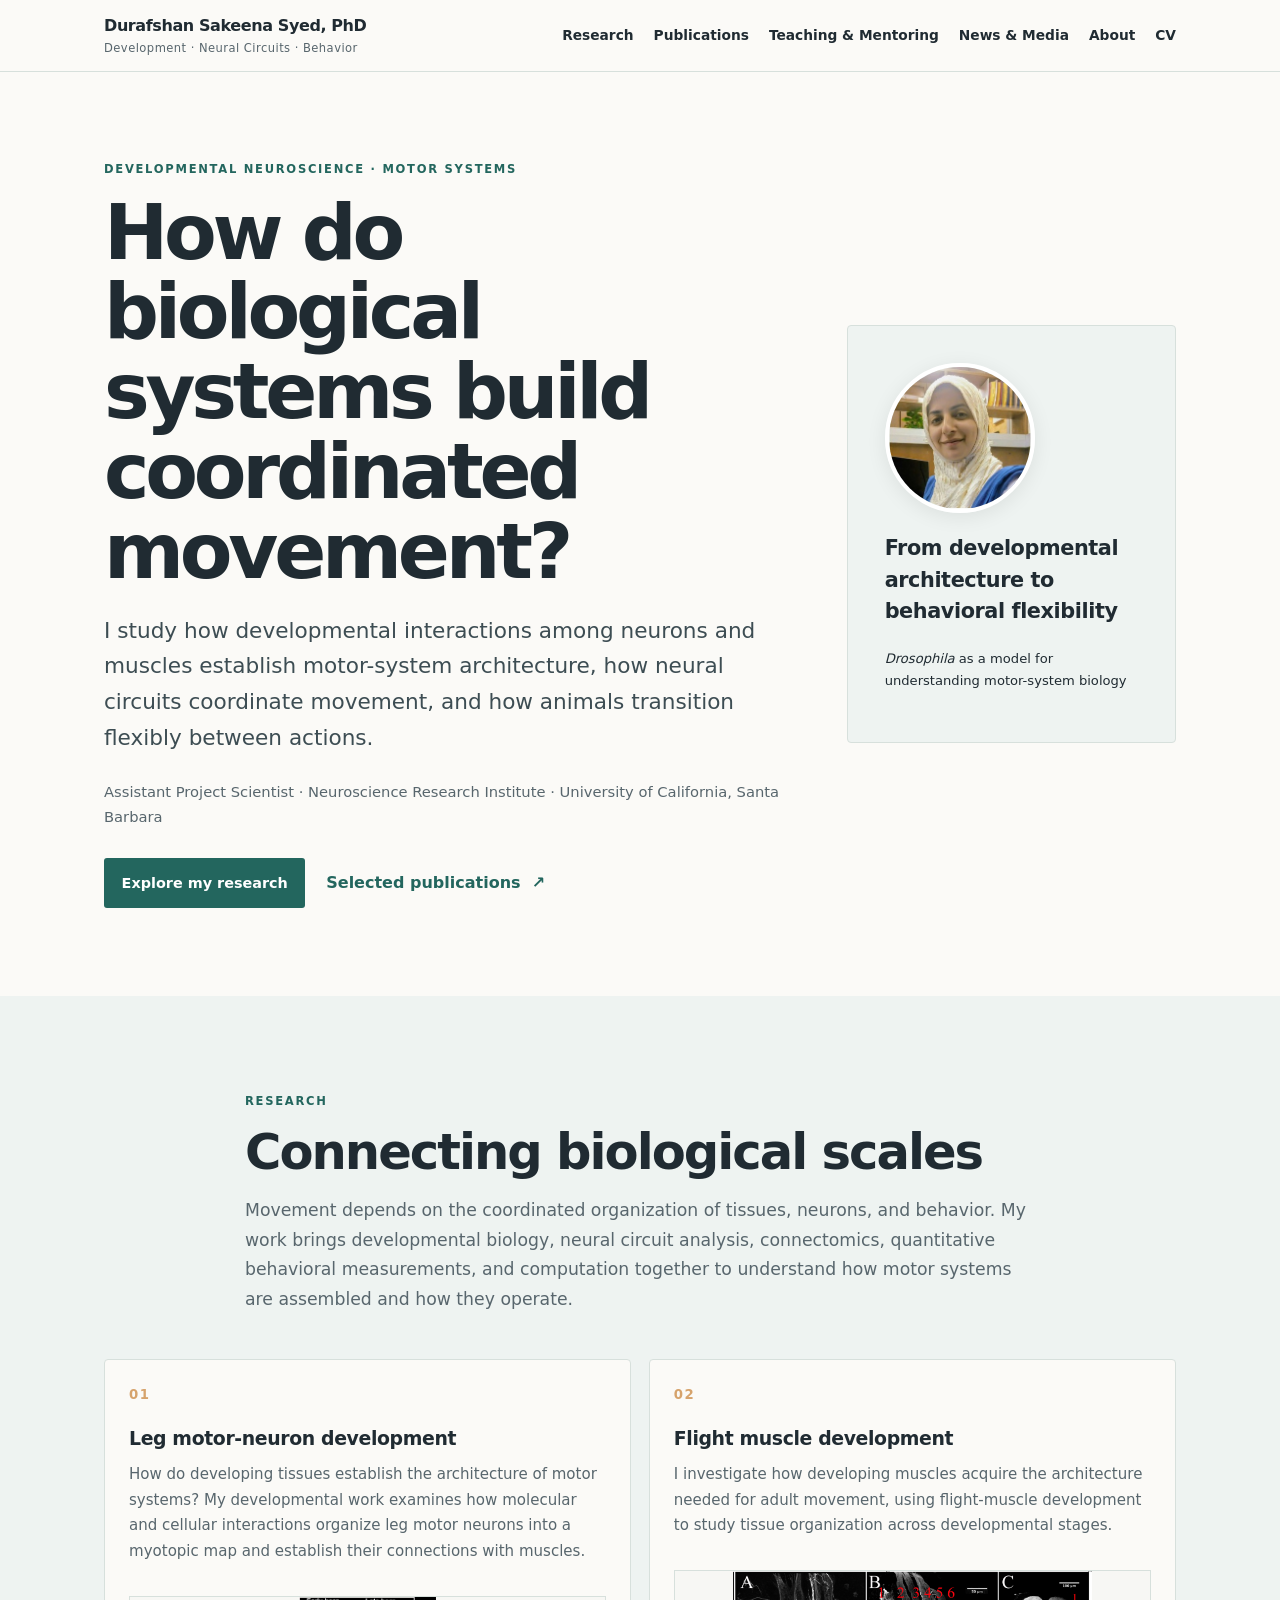
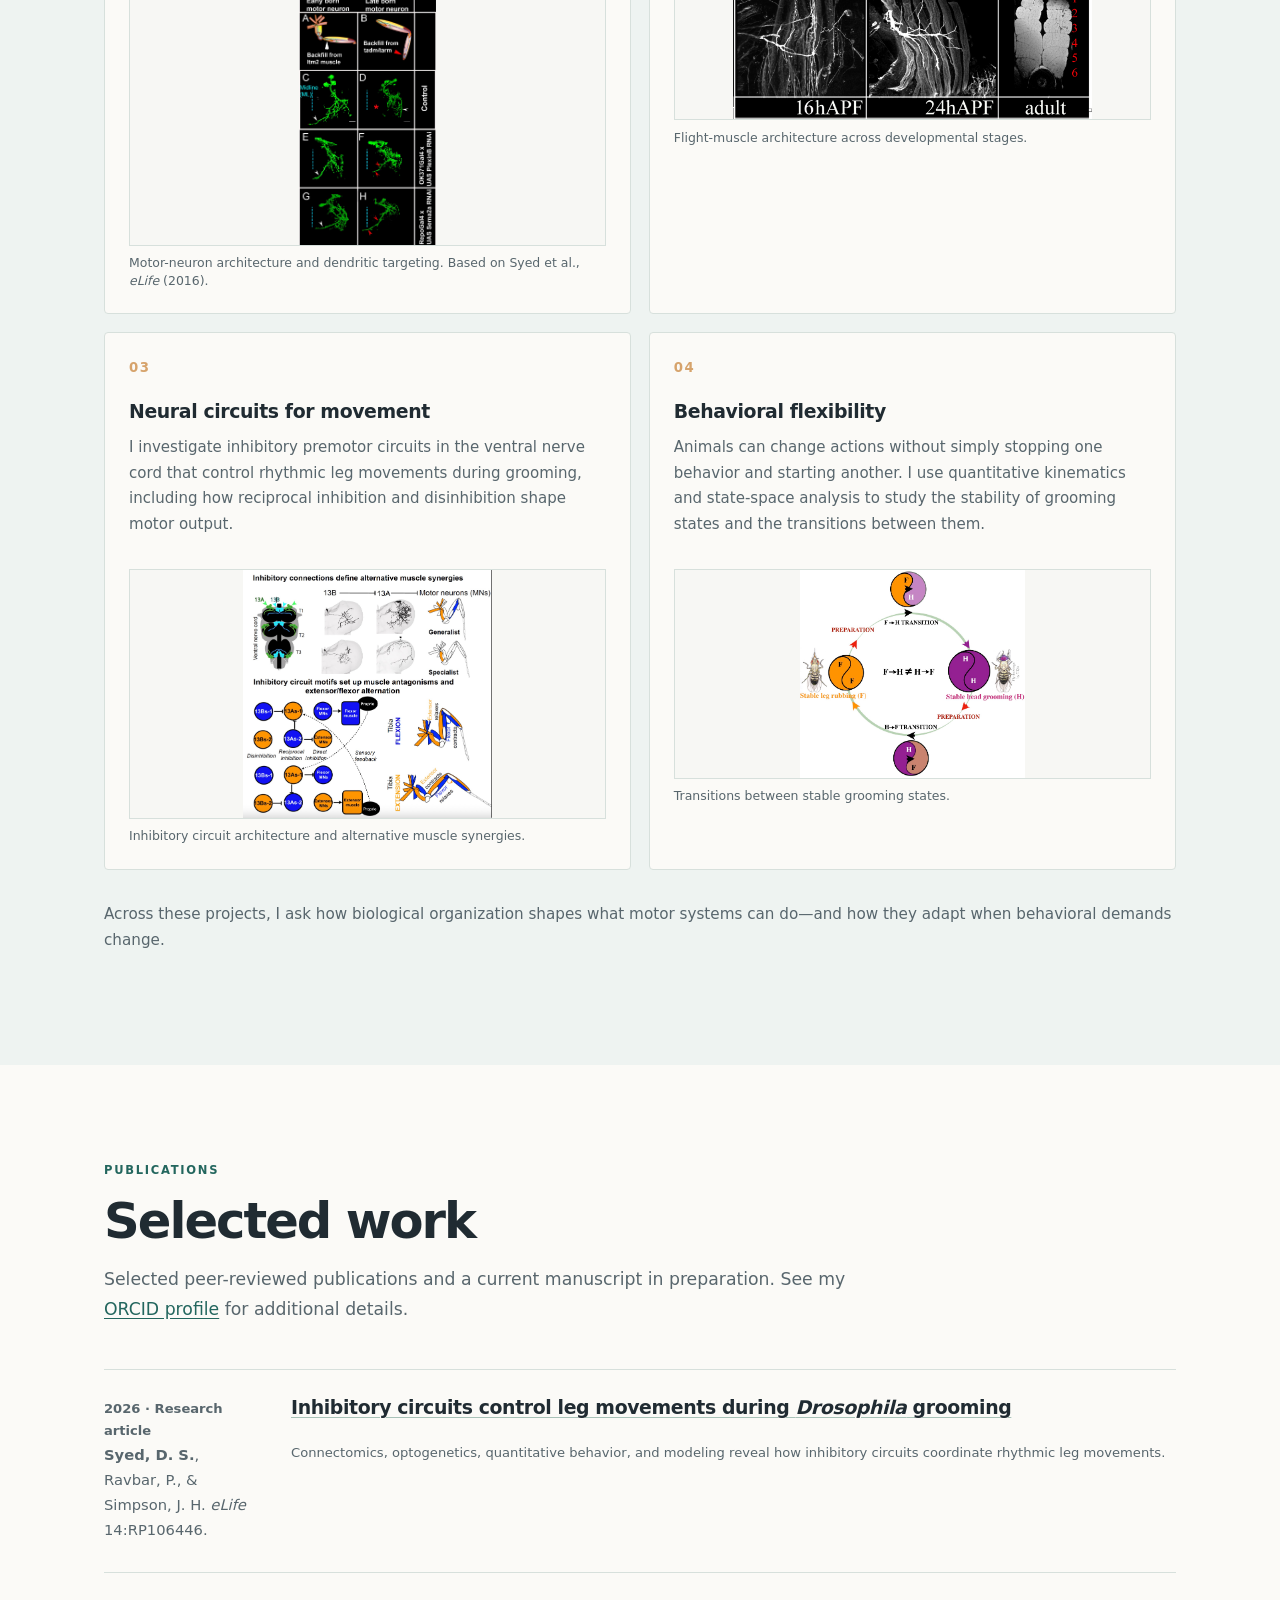
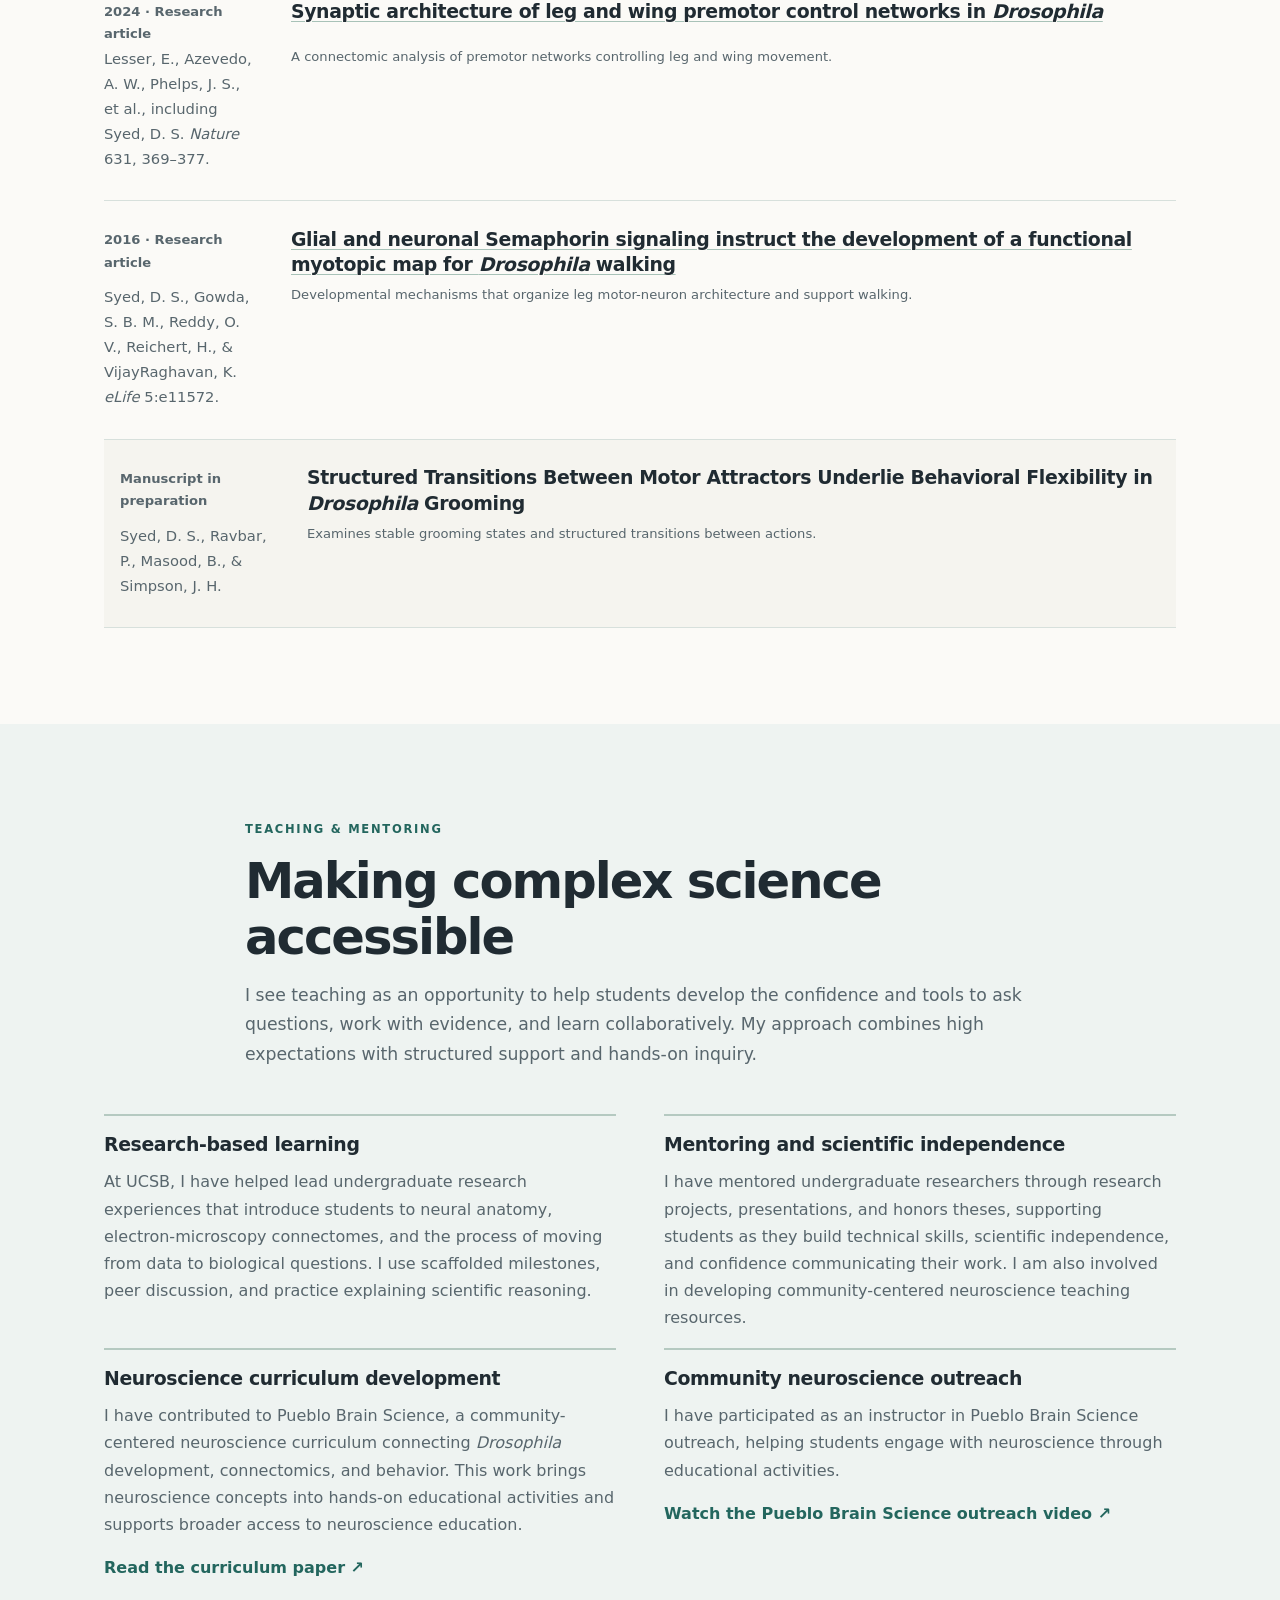
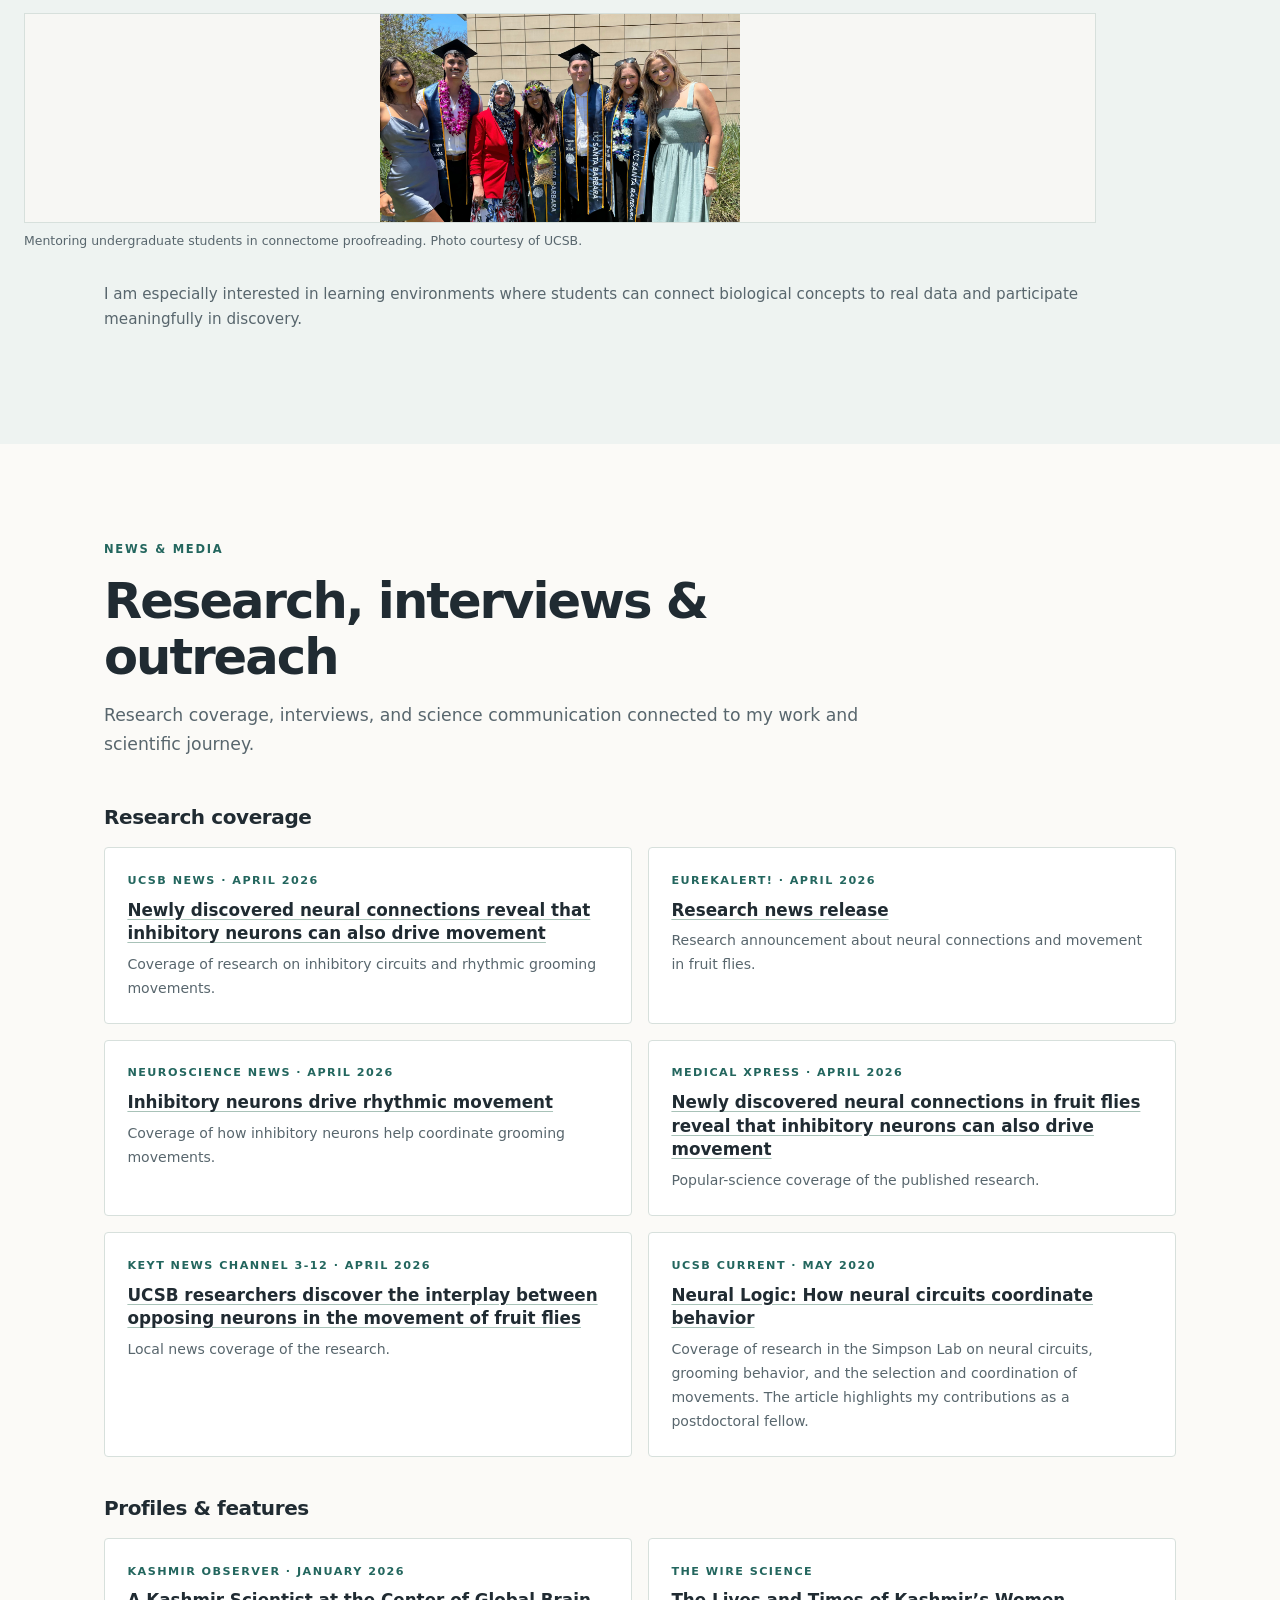
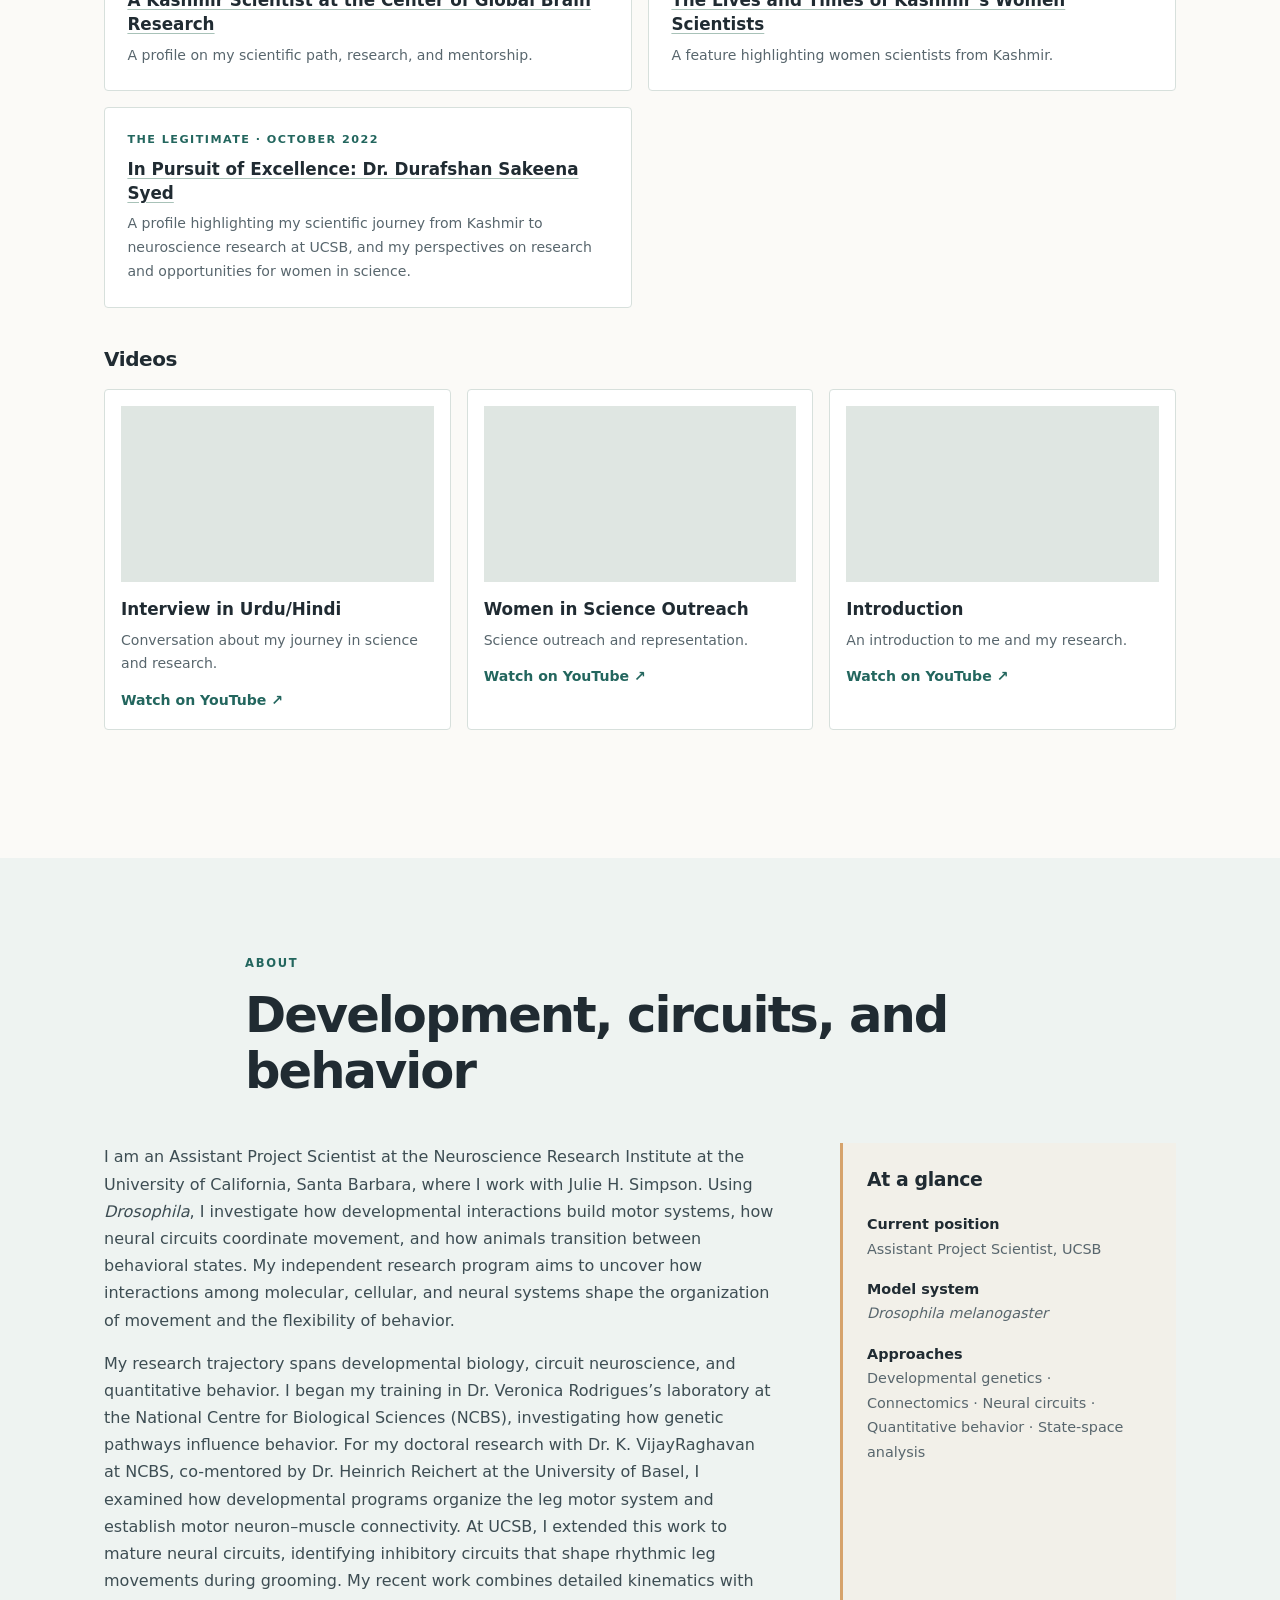
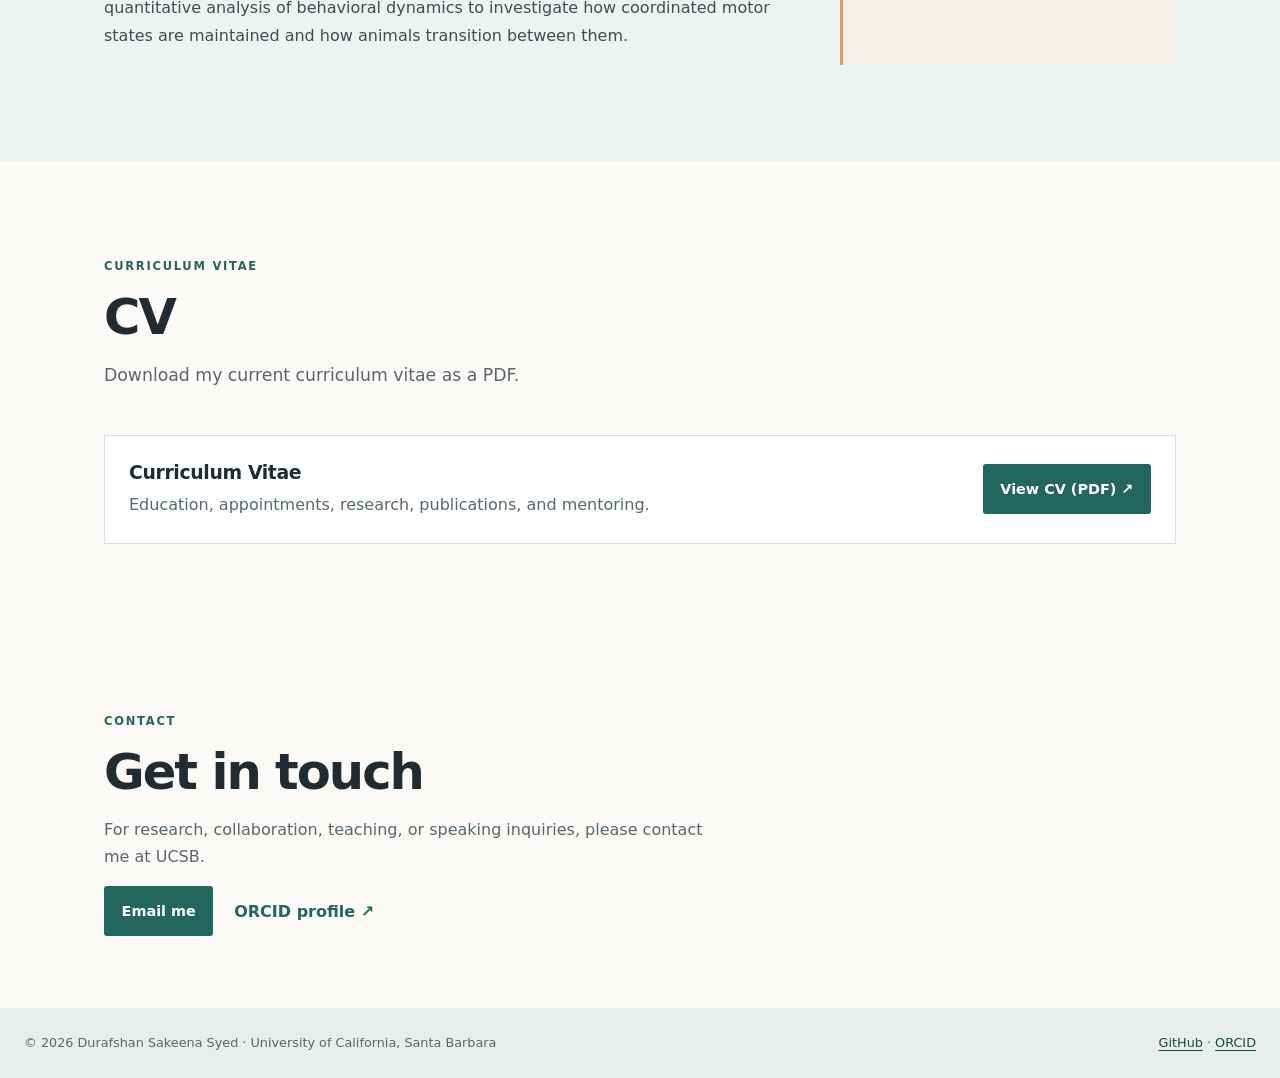
==== index.html @ 887b5046 "Update index.html" ====
<!doctype html>
<html lang="en">
<head>
  <meta charset="utf-8">
  <meta name="viewport" content="width=device-width, initial-scale=1">
  <meta name="description" content="Durafshan Sakeena Syed studies how developmental interactions, neural circuits, and muscles build motor systems that support coordinated and flexible behavior.">
  <meta name="theme-color" content="#f6f3ed">
  <title>Durafshan Sakeena Syed | Motor Systems, Circuits &amp; Behavior</title>
  <link rel="stylesheet" href="assets/style.css">
</head>
<body>
  <a class="skip-link" href="#main">Skip to content</a>
  <header class="site-header">
    <div class="header-inner">
      <a class="wordmark" href="#home">Durafshan Sakeena Syed, PhD<span>Development · Neural Circuits · Behavior</span></a>
      <button class="menu-toggle" aria-expanded="false" aria-controls="site-nav" aria-label="Toggle navigation">Menu</button>
      <nav id="site-nav" aria-label="Main navigation">
        <a href="#research">Research</a><a href="#publications">Publications</a><a href="#teaching">Teaching &amp; Mentoring</a><a href="#news">News &amp; Media</a><a href="#about">About</a><a href="#cv">CV</a>
      </nav>
    </div>
  </header>

  <main id="main">
    <section class="hero section" id="home">
      <div class="hero-copy">
        <p class="eyebrow">Developmental neuroscience · Motor systems</p>
        <h1>How do biological systems build coordinated movement?</h1>
        <p class="lead">I study how developmental interactions among neurons and muscles establish motor-system architecture, how neural circuits coordinate movement, and how animals transition flexibly between actions.</p>
        <p class="role">Assistant Project Scientist · Neuroscience Research Institute · University of California, Santa Barbara</p>
        <div class="hero-links"><a class="button" href="#research">Explore my research</a><a class="text-link" href="#publications">Selected publications&nbsp; ↗</a></div>
      </div>
      <aside class="hero-note">
        <img class="portrait" src="assets/images/portrait.jpg" alt="Portrait of Durafshan Sakeena Syed">
        <p class="hero-note-title">From developmental architecture to behavioral flexibility</p>
        <p class="small"><em>Drosophila</em> as a model for understanding motor-system biology</p>
      </aside>
    </section>

    <section class="section section-tint" id="research">
      <div class="section-heading"><p class="eyebrow">Research</p><h2>Connecting biological scales</h2><p class="section-intro">Movement depends on the coordinated organization of tissues, neurons, and behavior. My work brings developmental biology, neural circuit analysis, connectomics, quantitative behavioral measurements, and computation together to understand how motor systems are assembled and how they operate.</p></div>
      <div class="research-grid research-grid-four">
        <article class="research-card"><div class="card-number">01</div><h3>Leg motor-neuron development</h3><p>How do developing tissues establish the architecture of motor systems? My developmental work examines how molecular and cellular interactions organize leg motor neurons into a myotopic map and establish their connections with muscles.</p><figure class="research-figure"><img src="assets/images/leg-motor-neuron-development.jpg" alt="Published figure showing Drosophila leg motor-neuron morphology and dendritic targeting"><figcaption>Motor-neuron architecture and dendritic targeting. Based on Syed et al., <em>eLife</em> (2016).</figcaption></figure></article>
        <article class="research-card"><div class="card-number">02</div><h3>Flight muscle development</h3><p>I investigate how developing muscles acquire the architecture needed for adult movement, using flight-muscle development to study tissue organization across developmental stages.</p><figure class="research-figure"><img src="assets/images/flight-muscle-development.jpg" alt="Confocal images showing developing Drosophila flight muscle at 16 hours after puparium formation, 24 hours, and adulthood"><figcaption>Flight-muscle architecture across developmental stages.</figcaption></figure></article>
        <article class="research-card"><div class="card-number">03</div><h3>Neural circuits for movement</h3><p>I investigate inhibitory premotor circuits in the ventral nerve cord that control rhythmic leg movements during grooming, including how reciprocal inhibition and disinhibition shape motor output.</p><figure class="research-figure"><img src="assets/images/neural-circuit-architecture.jpg" alt="Diagram of inhibitory neural connections and muscle synergies in Drosophila grooming circuits"><figcaption>Inhibitory circuit architecture and alternative muscle synergies.</figcaption></figure></article>
        <article class="research-card"><div class="card-number">04</div><h3>Behavioral flexibility</h3><p>Animals can change actions without simply stopping one behavior and starting another. I use quantitative kinematics and state-space analysis to study the stability of grooming states and the transitions between them.</p><figure class="research-figure"><img src="assets/images/behavioral-flexibility.jpg" alt="Conceptual state-transition diagram between stable front-leg rubbing and head-grooming behaviors"><figcaption>Transitions between stable grooming states.</figcaption></figure></article>
      </div>
      <p class="note-line">Across these projects, I ask how biological organization shapes what motor systems can do—and how they adapt when behavioral demands change.</p>
    </section>

    <section class="section" id="publications">
      <div class="section-heading"><p class="eyebrow">Publications</p><h2>Selected work</h2><p class="section-intro">Selected peer-reviewed publications and a current manuscript in preparation. See my <a href="https://orcid.org/0000-0002-5729-0382" target="_blank" rel="noopener noreferrer">ORCID profile</a> for additional details.</p></div>
      <div class="publication-list">
        <article class="publication"><p class="pub-year">2026 · Research article</p><h3><a href="https://doi.org/10.7554/eLife.106446.4" target="_blank" rel="noopener noreferrer">Inhibitory circuits control leg movements during <em>Drosophila</em> grooming</a></h3><p><strong>Syed, D. S.</strong>, Ravbar, P., &amp; Simpson, J. H. <em>eLife</em> 14:RP106446.</p><p class="pub-note">Connectomics, optogenetics, quantitative behavior, and modeling reveal how inhibitory circuits coordinate rhythmic leg movements.</p></article>
        <article class="publication"><p class="pub-year">2024 · Research article</p><h3><a href="https://doi.org/10.1038/s41586-024-07600-z" target="_blank" rel="noopener noreferrer">Synaptic architecture of leg and wing premotor control networks in <em>Drosophila</em></a></h3><p>Lesser, E., Azevedo, A. W., Phelps, J. S., et al., including Syed, D. S. <em>Nature</em> 631, 369–377.</p><p class="pub-note">A connectomic analysis of premotor networks controlling leg and wing movement.</p></article>
        <article class="publication"><p class="pub-year">2016 · Research article</p><h3><a href="https://doi.org/10.7554/eLife.11572" target="_blank" rel="noopener noreferrer">Glial and neuronal Semaphorin signaling instruct the development of a functional myotopic map for <em>Drosophila</em> walking</a></h3><p>Syed, D. S., Gowda, S. B. M., Reddy, O. V., Reichert, H., &amp; VijayRaghavan, K. <em>eLife</em> 5:e11572.</p><p class="pub-note">Developmental mechanisms that organize leg motor-neuron architecture and support walking.</p></article>
        <article class="publication in-prep"><p class="pub-year">Manuscript in preparation</p><h3>Structured Transitions Between Motor Attractors Underlie Behavioral Flexibility in <em>Drosophila</em> Grooming</h3><p>Syed, D. S., Ravbar, P., Masood, B., &amp; Simpson, J. H.</p><p class="pub-note">Examines stable grooming states and structured transitions between actions.</p></article>
      </div>
    </section>

    
    <section class="section section-tint" id="teaching">
      <div class="section-heading">
        <p class="eyebrow">Teaching &amp; mentoring</p>
        <h2>Making complex science accessible</h2>
        <p class="section-intro">I see teaching as an opportunity to help students develop the confidence and tools to ask questions, work with evidence, and learn collaboratively. My approach combines high expectations with structured support and hands-on inquiry.</p>
      </div>
    
      <div class="two-column">
        <article>
          <h3>Research-based learning</h3>
          <p>At UCSB, I have helped lead undergraduate research experiences that introduce students to neural anatomy, electron-microscopy connectomes, and the process of moving from data to biological questions. I use scaffolded milestones, peer discussion, and practice explaining scientific reasoning.</p>
        </article>
    
        <article>
          <h3>Mentoring and scientific independence</h3>
          <p>I have mentored undergraduate researchers through research projects, presentations, and honors theses, supporting students as they build technical skills, scientific independence, and confidence communicating their work. I am also involved in developing community-centered neuroscience teaching resources.</p>
        </article>
      </div>
    
      <div class="two-column">
        <article class="curriculum-feature">
          <h3>Neuroscience curriculum development</h3>
          <p>I have contributed to Pueblo Brain Science, a community-centered neuroscience curriculum connecting <em>Drosophila</em> development, connectomics, and behavior. This work brings neuroscience concepts into hands-on educational activities and supports broader access to neuroscience education.</p>
          <p>
            <a class="text-link" href="https://www.pueblobrainscience.org/paper" target="_blank" rel="noopener noreferrer">Read the curriculum paper ↗</a>
          </p>
        </article>
    
        <article class="outreach-feature">
          <h3>Community neuroscience outreach</h3>
          <p>I have participated as an instructor in Pueblo Brain Science outreach, helping students engage with neuroscience through educational activities.</p>
          <p>
            <a class="text-link" href="https://www.youtube.com/watch?v=VRRkxSOZ8Pk" target="_blank" rel="noopener noreferrer">Watch the Pueblo Brain Science outreach video ↗</a>
          </p>
        </article>
      </div>
    
      <figure class="research-figure teaching-figure">
        <img src="assets/images/connectome-student-mentoring.jpg"
             alt="Durafshan Sakeena Syed in a red jacket with undergraduate students who participated in proofreading fruit fly connectome data">
        <figcaption>
          Mentoring undergraduate students in connectome proofreading.
          Photo courtesy of UCSB.
        </figcaption>
      </figure>
    
      <p class="note-line">I am especially interested in learning environments where students can connect biological concepts to real data and participate meaningfully in discovery.</p>
    </section>




    <section class="section" id="news">
      <div class="section-heading">
        <p class="eyebrow">News &amp; media</p>
        <h2>Research, interviews &amp; outreach</h2>
        <p class="section-intro">Research coverage, interviews, and science communication connected to my work and scientific journey.</p>
      </div>

      <h3 class="subsection-title">Research coverage</h3>
      <div class="media-grid">
        <article class="media-item">
          <p class="media-type">UCSB News · April 2026</p>
          <h4><a href="https://news.ucsb.edu/2026/022506/newly-discovered-neural-connections-reveal-inhibitory-neurons-can-also-drive-movement" target="_blank" rel="noopener noreferrer">Newly discovered neural connections reveal that inhibitory neurons can also drive movement</a></h4>
          <p>Coverage of research on inhibitory circuits and rhythmic grooming movements.</p>
        </article>

        <article class="media-item">
          <p class="media-type">EurekAlert! · April 2026</p>
          <h4><a href="https://www.eurekalert.org/news-releases/1124078" target="_blank" rel="noopener noreferrer">Research news release</a></h4>
          <p>Research announcement about neural connections and movement in fruit flies.</p>
        </article>

        <article class="media-item">
          <p class="media-type">Neuroscience News · April 2026</p>
          <h4><a href="https://neurosciencenews.com/inhibitory-neurons-rhythmic-movement-30524/" target="_blank" rel="noopener noreferrer">Inhibitory neurons drive rhythmic movement</a></h4>
          <p>Coverage of how inhibitory neurons help coordinate grooming movements.</p>
        </article>
    
        <article class="media-item">
          <p class="media-type">Medical Xpress · April 2026</p>
          <h4><a href="https://medicalxpress.com/news/2026-04-newly-neural-fruit-flies-reveal.html" target="_blank" rel="noopener noreferrer">Newly discovered neural connections in fruit flies reveal that inhibitory neurons can also drive movement</a></h4>
          <p>Popular-science coverage of the published research.</p>
        </article>
    
        <article class="media-item">
          <p class="media-type">KEYT News Channel 3-12 · April 2026</p>
          <h4><a href="https://keyt.com/news/santa-barbara-s-county/2026/04/14/ucsb-researchers-discover-the-interplay-between-opposing-neurons-in-the-movement-of-fruit-flies/" target="_blank" rel="noopener noreferrer">UCSB researchers discover the interplay between opposing neurons in the movement of fruit flies</a></h4>
          <p>Local news coverage of the research.</p>
        </article>
        
        <article class="media-item">
          <p class="media-type">UCSB Current · May 2020</p>
          <h4><a href="https://simpson.mcdb.ucsb.edu/news/2020/ucsb-current-neural-logic" target="_blank" rel="noopener noreferrer">Neural Logic: How neural circuits coordinate behavior</a></h4>
          <p>Coverage of research in the Simpson Lab on neural circuits, grooming behavior, and the selection and coordination of movements. The article highlights my contributions as a postdoctoral fellow.</p>
        </article>

      </div>

  <h3 class="subsection-title">Profiles &amp; features</h3>
  <div class="media-grid">
    <article class="media-item">
      <p class="media-type">Kashmir Observer · January 2026</p>
      <h4><a href="https://kashmirobserver.net/2026/01/10/a-kashmir-scientist-at-the-center-of-global-brain-research/" target="_blank" rel="noopener noreferrer">A Kashmir Scientist at the Center of Global Brain Research</a></h4>
      <p>A profile on my scientific path, research, and mentorship.</p>
    </article>

    <article class="media-item">
      <p class="media-type">The Wire Science</p>
      <h4><a href="https://science.thewire.in/science/lives-times-kashmirs-women-scientists/" target="_blank" rel="noopener noreferrer">The Lives and Times of Kashmir’s Women Scientists</a></h4>
      <p>A feature highlighting women scientists from Kashmir.</p>
    </article>

    <article class="media-item">
      <p class="media-type">The Legitimate · October 2022</p>
      <h4><a href="https://thelegitimatenews.com/in-pursuit-of-excellence-dr-durafshan-sakeena-syed-has-carved-a-niche-in-neurosciences/" target="_blank" rel="noopener noreferrer">In Pursuit of Excellence: Dr. Durafshan Sakeena Syed</a></h4>
      <p>A profile highlighting my scientific journey from Kashmir to neuroscience research at UCSB, and my perspectives on research and opportunities for women in science.</p>
    </article>

  </div>

  <h3 class="subsection-title">Videos</h3>
  <div class="video-grid">
    <article class="video-card">
      <div class="video-frame">
        <iframe src="https://www.youtube-nocookie.com/embed/aff2J1Et_i4?start=352" title="Urdu and Hindi interview with Durafshan Sakeena Syed" loading="lazy" allow="accelerometer; autoplay; clipboard-write; encrypted-media; gyroscope; picture-in-picture; web-share" referrerpolicy="strict-origin-when-cross-origin" allowfullscreen></iframe>
      </div>
      <h4>Interview in Urdu/Hindi</h4>
      <p>Conversation about my journey in science and research.</p>
      <a class="text-link" href="https://www.youtube.com/watch?v=aff2J1Et_i4&amp;t=352s" target="_blank" rel="noopener noreferrer">Watch on YouTube ↗</a>
    </article>

    <article class="video-card">
      <div class="video-frame">
        <iframe src="https://www.youtube-nocookie.com/embed/eFZ8hAZHK9U" title="Women in Science outreach video" loading="lazy" allow="accelerometer; autoplay; clipboard-write; encrypted-media; gyroscope; picture-in-picture; web-share" referrerpolicy="strict-origin-when-cross-origin" allowfullscreen></iframe>
      </div>
      <h4>Women in Science Outreach</h4>
      <p>Science outreach and representation.</p>
      <a class="text-link" href="https://youtu.be/eFZ8hAZHK9U?si=JhXFAYdNqqaCzptQ" target="_blank" rel="noopener noreferrer">Watch on YouTube ↗</a>
    </article>

    <article class="video-card">
      <div class="video-frame">
        <iframe src="https://www.youtube-nocookie.com/embed/V5svm19l1yQ" title="Introduction to Durafshan Sakeena Syed" loading="lazy" allow="accelerometer; autoplay; clipboard-write; encrypted-media; gyroscope; picture-in-picture; web-share" referrerpolicy="strict-origin-when-cross-origin" allowfullscreen></iframe>
      </div>
      <h4>Introduction</h4>
      <p>An introduction to me and my research.</p>
      <a class="text-link" href="https://www.youtube.com/watch?v=V5svm19l1yQ" target="_blank" rel="noopener noreferrer">Watch on YouTube ↗</a>
    </article>
  </div>
</section>

    <section class="section section-tint" id="about">
      <div class="section-heading"><p class="eyebrow">About</p><h2>Development, circuits, and behavior</h2></div>
      <div class="about-layout"><div><p>I am an Assistant Project Scientist at the Neuroscience Research Institute at the University of California, Santa Barbara, where I work with Julie H. Simpson. Using <em>Drosophila</em>, I investigate how developmental interactions build motor systems, how neural circuits coordinate movement, and how animals transition between behavioral states. My independent research program aims to uncover how interactions among molecular, cellular, and neural systems shape the organization of movement and the flexibility of behavior.</p><p>My research trajectory spans developmental biology, circuit neuroscience, and quantitative behavior. I began my training in Dr. Veronica Rodrigues’s laboratory at the National Centre for Biological Sciences (NCBS), investigating how genetic pathways influence behavior. For my doctoral research with Dr. K. VijayRaghavan at NCBS, co-mentored by Dr. Heinrich Reichert at the University of Basel, I examined how developmental programs organize the leg motor system and establish motor neuron–muscle connectivity. At UCSB, I extended this work to mature neural circuits, identifying inhibitory circuits that shape rhythmic leg movements during grooming. My recent work combines detailed kinematics with quantitative analysis of behavioral dynamics to investigate how coordinated motor states are maintained and how animals transition between them.</p></div><aside class="about-facts"><h3>At a glance</h3><p><strong>Current position</strong><br>Assistant Project Scientist, UCSB</p><p><strong>Model system</strong><br><em>Drosophila melanogaster</em></p><p><strong>Approaches</strong><br>Developmental genetics · Connectomics · Neural circuits · Quantitative behavior · State-space analysis</p></aside></div>
    </section>

    <section class="section" id="cv"><div class="section-heading"><p class="eyebrow">Curriculum vitae</p><h2>CV</h2><p class="section-intro">Download my current curriculum vitae as a PDF.</p></div><div class="cv-card"><div><h3>Curriculum Vitae</h3><p>Education, appointments, research, publications, and mentoring.</p></div><a class="button" href="cv.pdf" target="_blank" rel="noopener">View CV (PDF) ↗</a></div></section>

    <section class="section contact-section" id="contact"><p class="eyebrow">Contact</p><h2>Get in touch</h2><p>For research, collaboration, teaching, or speaking inquiries, please contact me at UCSB.</p><div class="contact-links"><a class="button" href="mailto:dsyed@ucsb.edu">Email me</a><a class="text-link" href="https://orcid.org/0000-0002-5729-0382" target="_blank" rel="noopener noreferrer">ORCID profile ↗</a></div></section>
  </main>
  <footer class="site-footer"><p>© <span id="year">2026</span> Durafshan Sakeena Syed · University of California, Santa Barbara</p><p><a href="https://github.com/SyedDurafshan" target="_blank" rel="noopener noreferrer">GitHub</a> · <a href="https://orcid.org/0000-0002-5729-0382" target="_blank" rel="noopener noreferrer">ORCID</a></p></footer>
  <script>
    const toggle = document.querySelector('.menu-toggle');
    const nav = document.querySelector('#site-nav');
    toggle.addEventListener('click', () => { const open = toggle.getAttribute('aria-expanded') === 'true'; toggle.setAttribute('aria-expanded', String(!open)); nav.classList.toggle('is-open', !open); });
    nav.querySelectorAll('a').forEach(link => link.addEventListener('click', () => { toggle.setAttribute('aria-expanded', 'false'); nav.classList.remove('is-open'); }));
  </script>
</body>
</html>
---- assets/style.css ----
:root {
  --ink: #202b32;
  --muted: #58666d;
  --paper: #fbfaf7;
  --tint: #eef3f1;
  --line: #d7e0dc;
  --accent: #23665e;
  --accent-dark: #184a45;
  --warm: #d6a36c;
  --max: 1120px;
}
* { box-sizing: border-box; }
html { scroll-behavior: smooth; scroll-padding-top: 86px; }
body { margin: 0; background: var(--paper); color: var(--ink); font-family: Inter, ui-sans-serif, system-ui, -apple-system, BlinkMacSystemFont, "Segoe UI", sans-serif; font-size: 16px; line-height: 1.7; }
a { color: var(--accent); text-underline-offset: 3px; }
a:hover { color: var(--accent-dark); }
.skip-link { position: absolute; top: -60px; left: 1rem; padding: .6rem 1rem; background: white; z-index: 100; }
.skip-link:focus { top: 1rem; }
.site-header { position: sticky; top: 0; z-index: 10; background: rgba(251,250,247,.95); border-bottom: 1px solid var(--line); backdrop-filter: blur(12px); }
.header-inner { max-width: var(--max); margin: auto; padding: 1rem 1.5rem; display: flex; justify-content: space-between; align-items: center; gap: 2rem; }
.wordmark { color: var(--ink); text-decoration: none; font-weight: 750; line-height: 1.25; letter-spacing: -.025em; }
.wordmark span { display: block; margin-top: .3rem; color: var(--muted); font-size: .72rem; font-weight: 500; letter-spacing: .04em; }
nav { display: flex; align-items: center; gap: 1.25rem; }
nav a { color: var(--ink); text-decoration: none; font-size: .86rem; font-weight: 600; }
nav a:hover { color: var(--accent); }
.menu-toggle { display: none; }
.section { max-width: var(--max); padding: 6rem 1.5rem; margin: auto; }
.hero { min-height: 570px; display: grid; grid-template-columns: 1.65fr .8fr; align-items: center; gap: 4rem; padding-top: 5.5rem; padding-bottom: 5.5rem; }
.eyebrow { margin: 0 0 .8rem; color: var(--accent); text-transform: uppercase; letter-spacing: .15em; font-size: .72rem; font-weight: 800; }
h1, h2, h3, p { margin-top: 0; }
h1 { max-width: 800px; margin-bottom: 1.3rem; font-size: clamp(2.7rem, 6vw, 5.2rem); line-height: 1.04; letter-spacing: -.055em; font-weight: 730; }
h2 { margin-bottom: 1rem; font-size: clamp(2rem, 4vw, 3.1rem); line-height: 1.13; letter-spacing: -.04em; }
h3 { margin-bottom: .7rem; font-size: 1.18rem; line-height: 1.35; letter-spacing: -.02em; }
.lead { max-width: 680px; color: #3d4d53; font-size: clamp(1.15rem, 2vw, 1.35rem); line-height: 1.65; }
.role { margin: 1.5rem 0 1.8rem; color: var(--muted); font-size: .92rem; }
.hero-links, .contact-links { display: flex; flex-wrap: wrap; align-items: center; gap: 1.3rem; }
.button { display: inline-block; padding: .8rem 1.1rem; border-radius: 3px; background: var(--accent); color: white; text-decoration: none; font-weight: 700; font-size: .9rem; }
.button:hover { background: var(--accent-dark); color: white; }
.text-link { font-weight: 700; text-decoration: none; }
.hero-note { padding: 2.3rem; background: var(--tint); border: 1px solid var(--line); border-radius: 4px; }
.note-mark { display: grid; place-items: center; width: 70px; height: 70px; margin-bottom: 1.7rem; border-radius: 50%; border: 1px solid #b9cec6; color: var(--accent); font-size: 1.2rem; font-weight: 800; letter-spacing: -.04em; }
.hero-note p:first-of-type { font-size: 1.3rem; line-height: 1.5; font-weight: 650; letter-spacing: -.02em; }
.small { font-size: .82rem; }
.section-tint { max-width: none; background: var(--tint); }
.section-tint > * { max-width: calc(var(--max) - 3rem); margin-left: auto; margin-right: auto; }
.section-heading { max-width: 790px; margin-bottom: 2.8rem; }
.section-intro { color: var(--muted); font-size: 1.08rem; }
.research-grid { display: grid; grid-template-columns: repeat(3, 1fr); gap: 1.1rem; }
.research-card { padding: 1.5rem; background: var(--paper); border: 1px solid var(--line); border-radius: 4px; display: flex; flex-direction: column; }
.card-number { margin-bottom: 1.2rem; color: var(--warm); font-size: .83rem; font-weight: 800; letter-spacing: .12em; }
.research-card p { color: var(--muted); font-size: .94rem; }
.image-placeholder { min-height: 150px; margin-top: auto; padding: 1.2rem .8rem; display: flex; flex-direction: column; justify-content: center; text-align: center; background: #e5ebe8; border: 1px dashed #9db6ac; color: var(--accent-dark); }
.image-placeholder span { font-size: .83rem; font-weight: 800; }
.image-placeholder small { margin-top: .4rem; color: var(--muted); font-size: .76rem; }
.note-line { margin-top: 2rem; color: var(--muted); font-size: .95rem; }
.publication-list { border-top: 1px solid var(--line); }
.publication { display: grid; grid-template-columns: 155px 1fr; column-gap: 2rem; padding: 1.6rem 0; border-bottom: 1px solid var(--line); }
.pub-year { margin: .15rem 0 0; color: var(--muted); font-size: .82rem; font-weight: 700; }
.publication h3 { margin-bottom: .4rem; }
.publication h3 a { color: var(--ink); text-decoration-thickness: 1px; text-decoration-color: #a8c2b8; }
.publication p:not(.pub-year) { margin-bottom: .25rem; color: var(--muted); font-size: .92rem; }
.publication .pub-note { font-size: .82rem !important; }
.in-prep { background: #f5f4ef; padding-left: 1rem; padding-right: 1rem; }
.editor-note { margin-top: 1.3rem; color: var(--muted); font-size: .85rem; }
.two-column { display: grid; grid-template-columns: 1fr 1fr; gap: 3rem; }
.two-column article { padding-top: 1rem; border-top: 2px solid #b5c9c1; }
.two-column p { color: var(--muted); }
.media-grid { display: grid; grid-template-columns: repeat(2, 1fr); gap: 1rem; }
.media-item { padding: 1.4rem; border: 1px solid var(--line); background: white; border-radius: 4px; }
.media-type { margin-bottom: .55rem; color: var(--accent); font-size: .7rem; text-transform: uppercase; letter-spacing: .13em; font-weight: 800; }
.media-item h3 { font-size: 1.08rem; }
.media-item h3 a { color: var(--ink); text-decoration-color: #a8c2b8; }
.media-item p:last-child { margin-bottom: 0; color: var(--muted); font-size: .88rem; }
.about-layout { display: grid; grid-template-columns: 1.4fr .7fr; gap: 4rem; }
.about-layout > div p { color: #3d4d53; }
.about-facts { padding: 1.5rem; border-left: 3px solid var(--warm); background: #f2f0e9; }
.about-facts h3 { margin-bottom: 1.2rem; }
.about-facts p { margin-bottom: 1rem; color: var(--muted); font-size: .9rem; }
.about-facts strong { color: var(--ink); }
.contact-section { padding-top: 4.5rem; padding-bottom: 4.5rem; }
.contact-section > p:not(.eyebrow) { max-width: 600px; color: var(--muted); }
.muted { color: var(--muted); }
.site-footer { padding: 1.5rem; display: flex; justify-content: space-between; gap: 1rem; background: #e8eeeb; color: var(--muted); font-size: .8rem; }
.site-footer p { margin: 0; }
.site-footer a { color: var(--accent-dark); }
@media (max-width: 900px) {
  nav { gap: .7rem; }
  nav a { font-size: .78rem; }
  .hero { gap: 2rem; }
  .research-grid { grid-template-columns: 1fr; }
  .research-card { min-height: 0; }
  .image-placeholder { min-height: 115px; margin-top: 1rem; }
}
@media (max-width: 700px) {
  .header-inner { flex-wrap: wrap; padding: .9rem 1rem; }
  .menu-toggle { display: block; border: 1px solid var(--line); padding: .45rem .7rem; background: transparent; border-radius: 3px; color: var(--ink); font: inherit; font-size: .85rem; }
  nav { display: none; width: 100%; flex-direction: column; align-items: flex-start; padding: .6rem 0 .3rem; }
  nav.is-open { display: flex; }
  nav a { font-size: .95rem; }
  .section { padding: 4rem 1.1rem; }
  .hero { min-height: auto; grid-template-columns: 1fr; padding-top: 4rem; gap: 2rem; }
  .hero-note { padding: 1.5rem; }
  .publication { grid-template-columns: 1fr; gap: .35rem; }
  .two-column, .media-grid, .about-layout { grid-template-columns: 1fr; gap: 1.5rem; }
  .site-footer { flex-direction: column; }
}


/* Four research themes on the faculty homepage */
@media (min-width: 1100px) {
  .research-grid-four { grid-template-columns: repeat(4, minmax(0, 1fr)); }
}
@media (min-width: 720px) and (max-width: 1099px) {
  .research-grid-four { grid-template-columns: repeat(2, minmax(0, 1fr)); }
}

/* Research figures and portrait */
.research-figure { margin: 1rem 0 0; }
.research-figure img { width: 100%; height: 210px; object-fit: contain; background: #f7f7f4; border: 1px solid var(--line); display: block; }
.research-card:nth-child(1) .research-figure img { height: 250px; }
.research-card:nth-child(2) .research-figure img { height: 150px; }
.research-card:nth-child(3) .research-figure img { height: 250px; }
.research-card:nth-child(4) .research-figure img { height: 210px; }
.research-figure figcaption { margin-top: .55rem; font-size: .78rem; line-height: 1.4; color: var(--muted); }
.portrait { width: 150px; height: 150px; object-fit: cover; border-radius: 50%; display: block; margin-bottom: 1.3rem; border: 4px solid white; box-shadow: 0 4px 20px rgba(0,0,0,.08); }
.cv-placeholder { display: flex; align-items: center; justify-content: space-between; gap: 1rem; padding: 1.25rem 1.4rem; border: 1px solid var(--line); background: var(--paper); }
.cv-placeholder span { color: var(--muted); }
@media (max-width: 760px) {
  .research-figure img, .research-card:nth-child(1) .research-figure img, .research-card:nth-child(2) .research-figure img, .research-card:nth-child(3) .research-figure img, .research-card:nth-child(4) .research-figure img { height: auto; max-height: 280px; }
  .portrait { width: 120px; height: 120px; }
  .cv-placeholder { align-items: flex-start; flex-direction: column; }
}

/* Media, video embeds, and downloadable CV */
.subsection-title { margin: 2.4rem 0 1rem; font-size: 1.25rem; }
.video-grid { display: grid; grid-template-columns: repeat(3, minmax(0, 1fr)); gap: 1rem; margin-bottom: 2rem; }
.video-card { min-width: 0; padding: 1rem; background: white; border: 1px solid var(--line); border-radius: 4px; }
.video-frame { position: relative; width: 100%; aspect-ratio: 16 / 9; overflow: hidden; background: #dfe6e2; margin-bottom: 1rem; }
.video-frame iframe { position: absolute; inset: 0; width: 100%; height: 100%; border: 0; }
.video-card h4, .media-item h4 { margin: 0 0 .45rem; font-size: 1.05rem; line-height: 1.4; }
.video-card p { margin-bottom: .6rem; color: var(--muted); font-size: .88rem; }
.video-card .text-link { font-size: .88rem; }
.media-item h4 a { color: var(--ink); text-decoration-color: #a8c2b8; }
.cv-card { display: flex; align-items: center; justify-content: space-between; gap: 1.5rem; padding: 1.5rem; border: 1px solid var(--line); background: white; }
.cv-card h3 { margin-bottom: .35rem; }
.cv-card p { margin-bottom: 0; color: var(--muted); }
@media (min-width: 1100px) { .research-grid-four { grid-template-columns: repeat(2, minmax(0, 1fr)); } }
@media (max-width: 900px) { .video-grid { grid-template-columns: repeat(2, minmax(0, 1fr)); } }
@media (max-width: 700px) { .video-grid { grid-template-columns: 1fr; } .cv-card { align-items: flex-start; flex-direction: column; } }
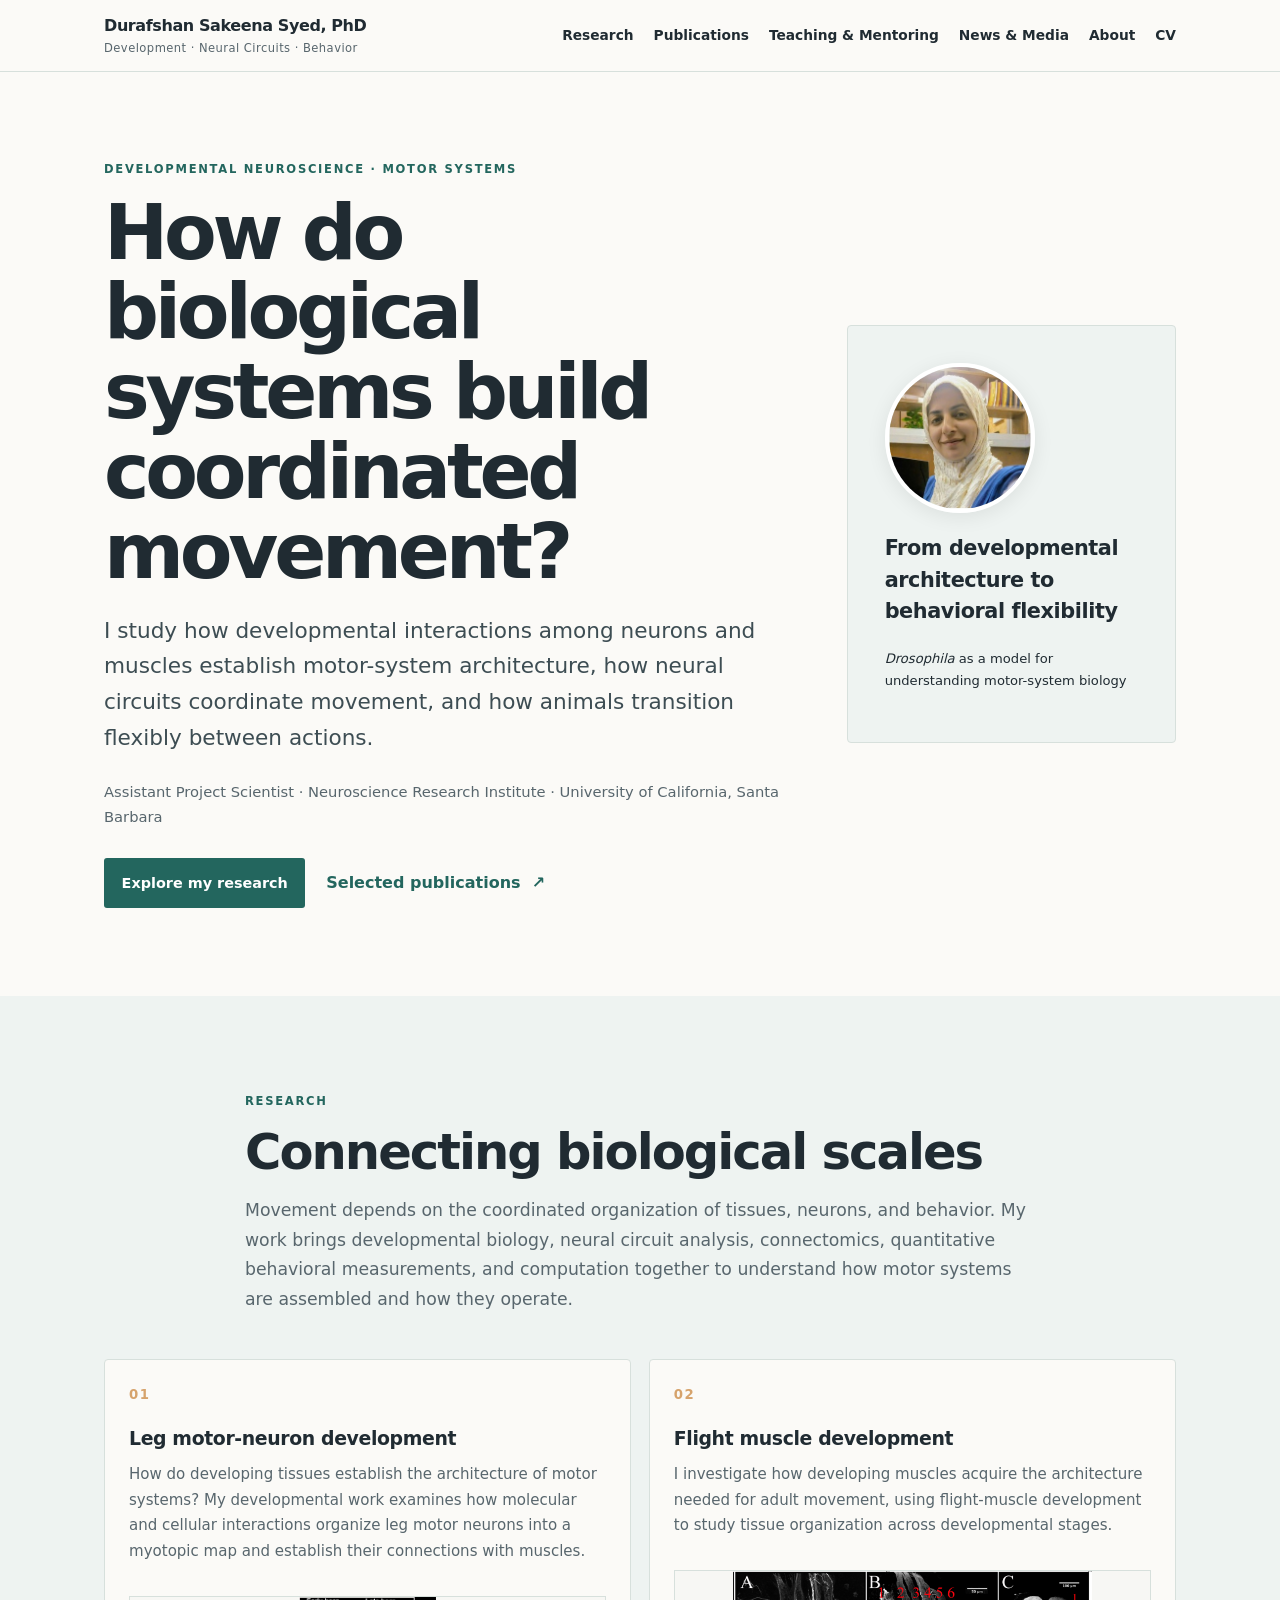
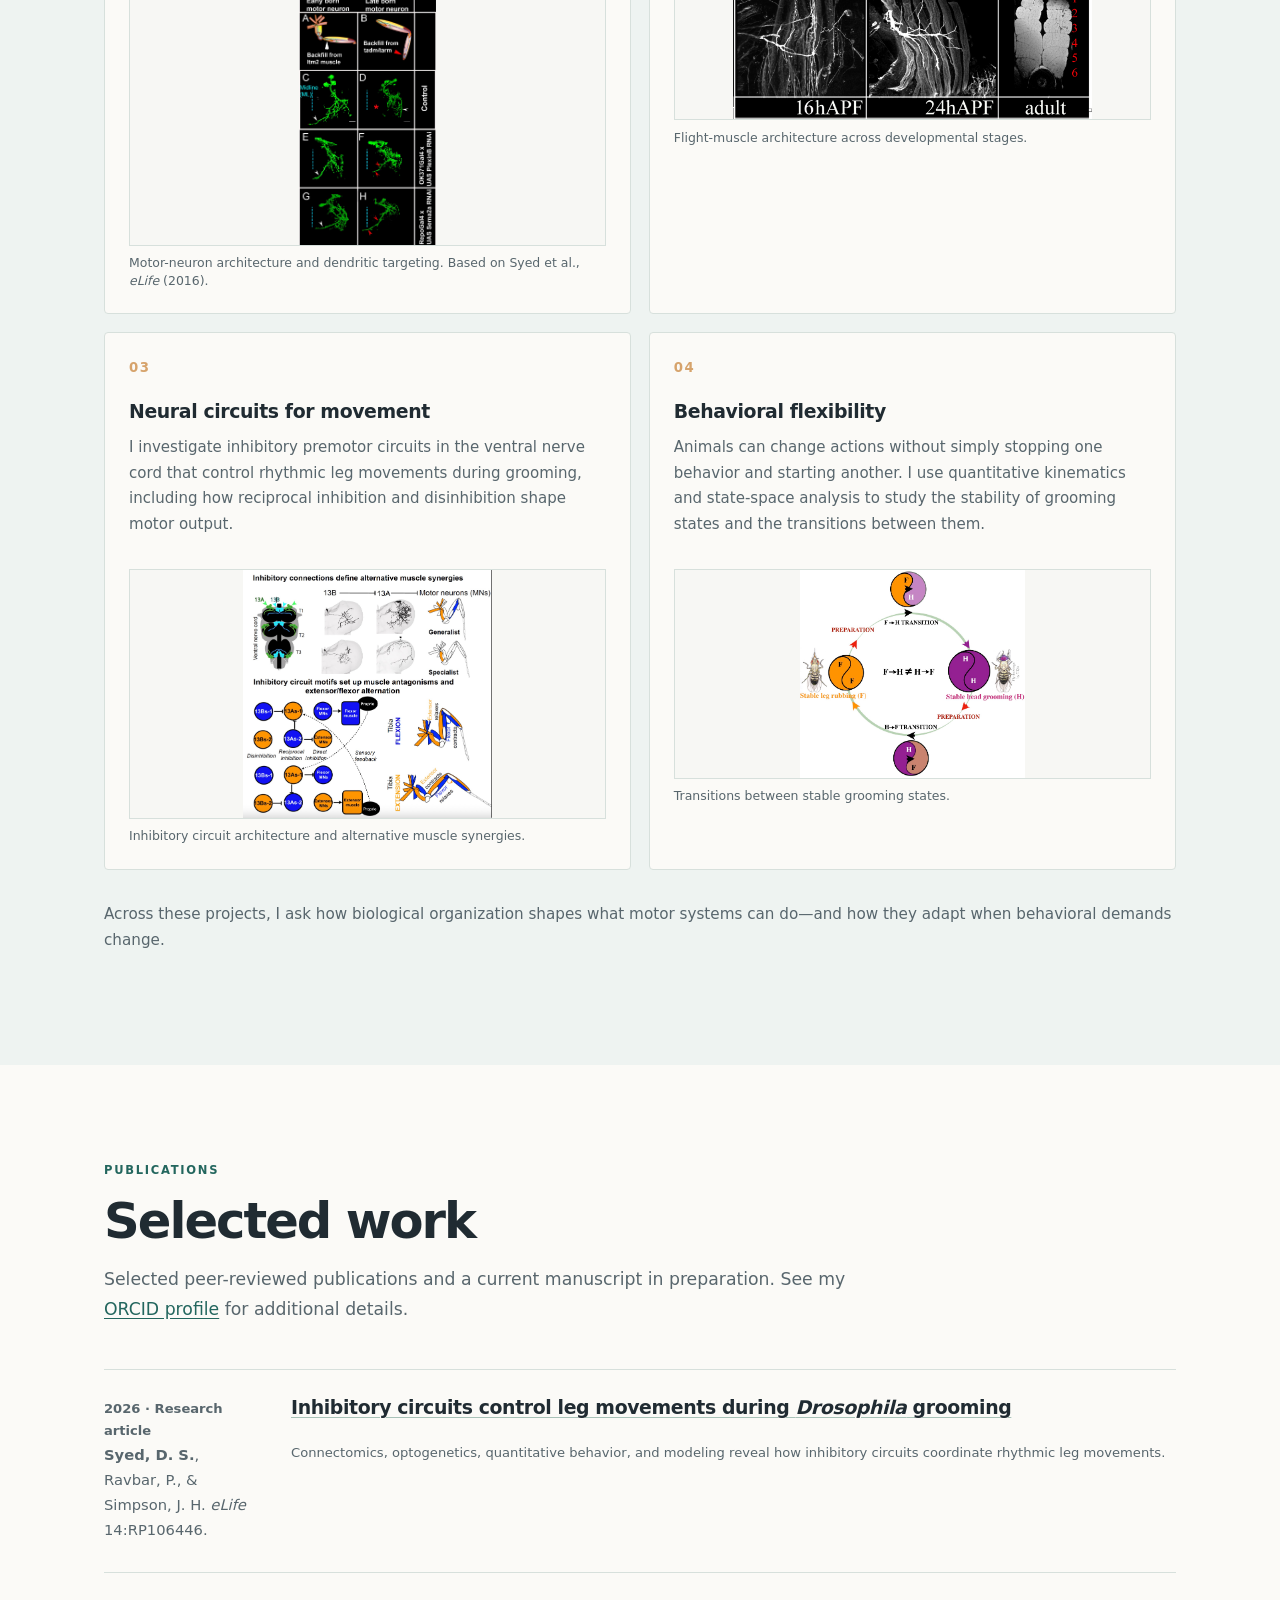
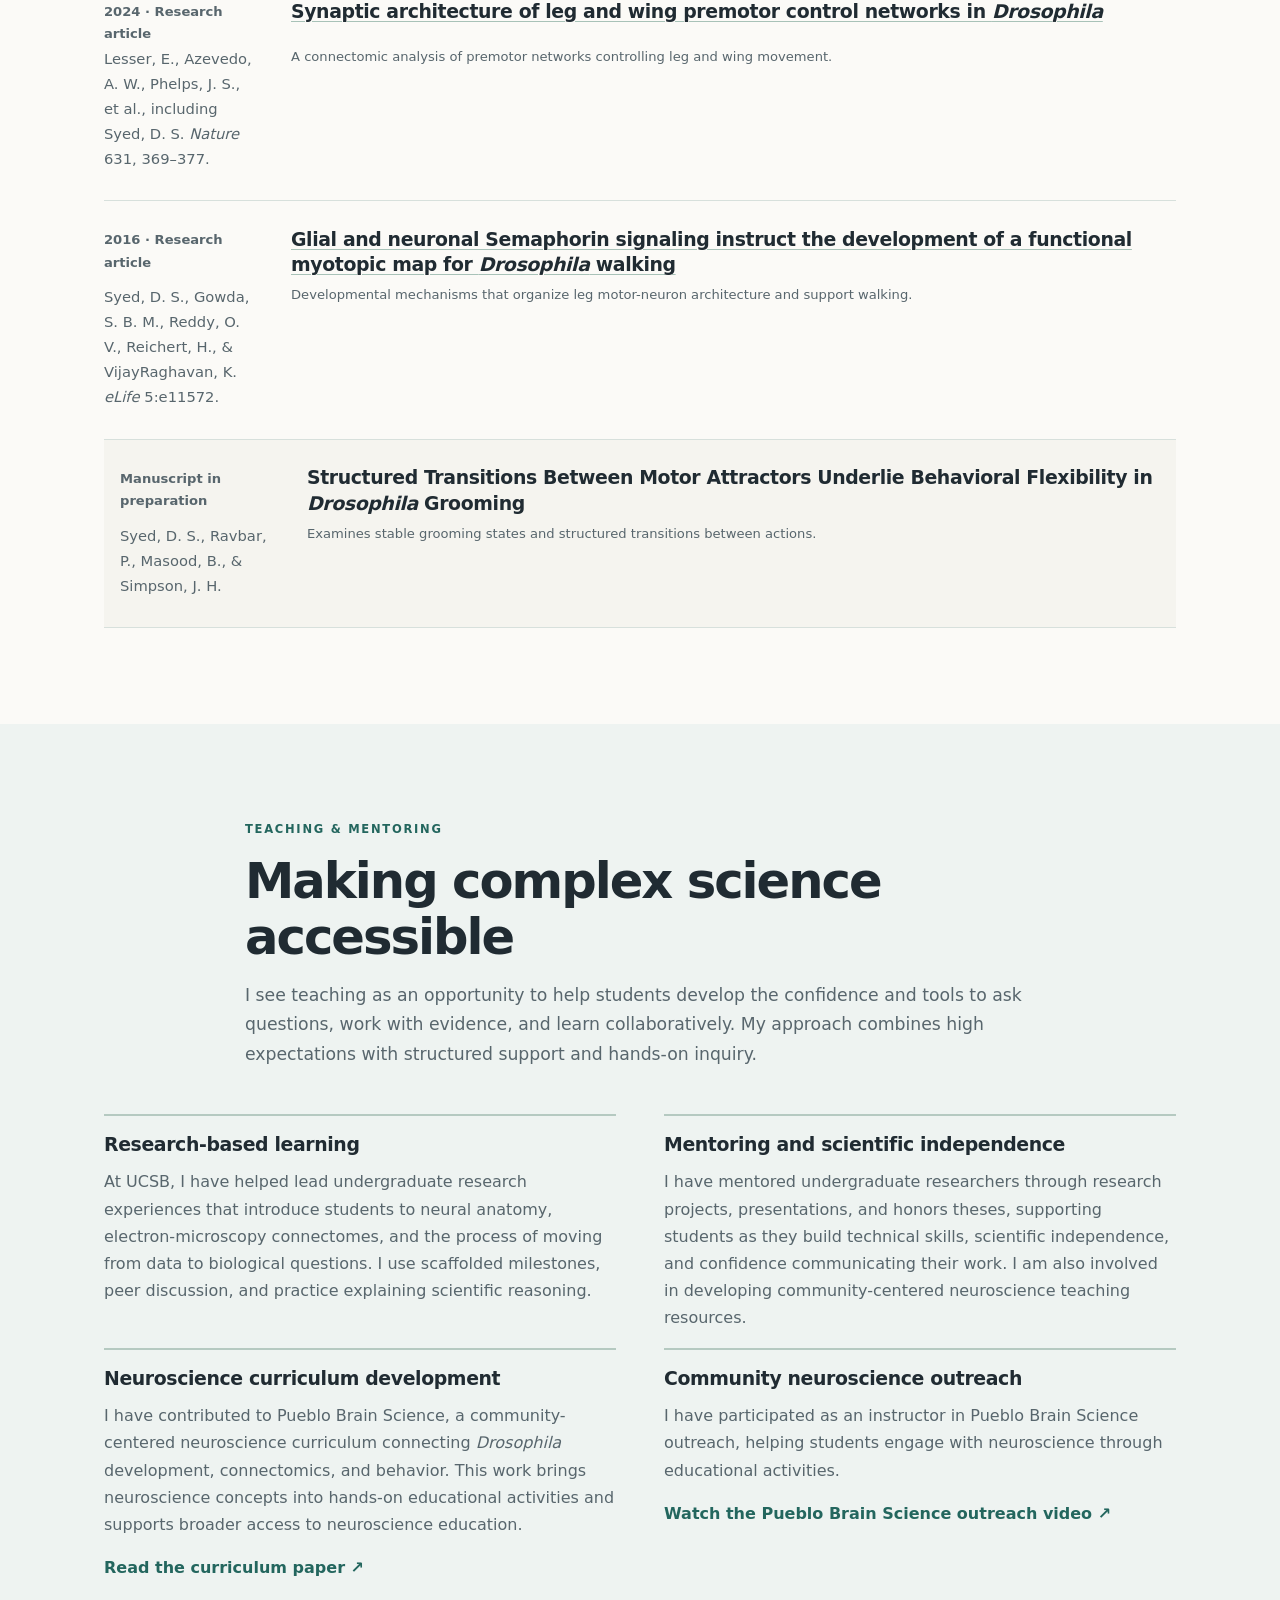
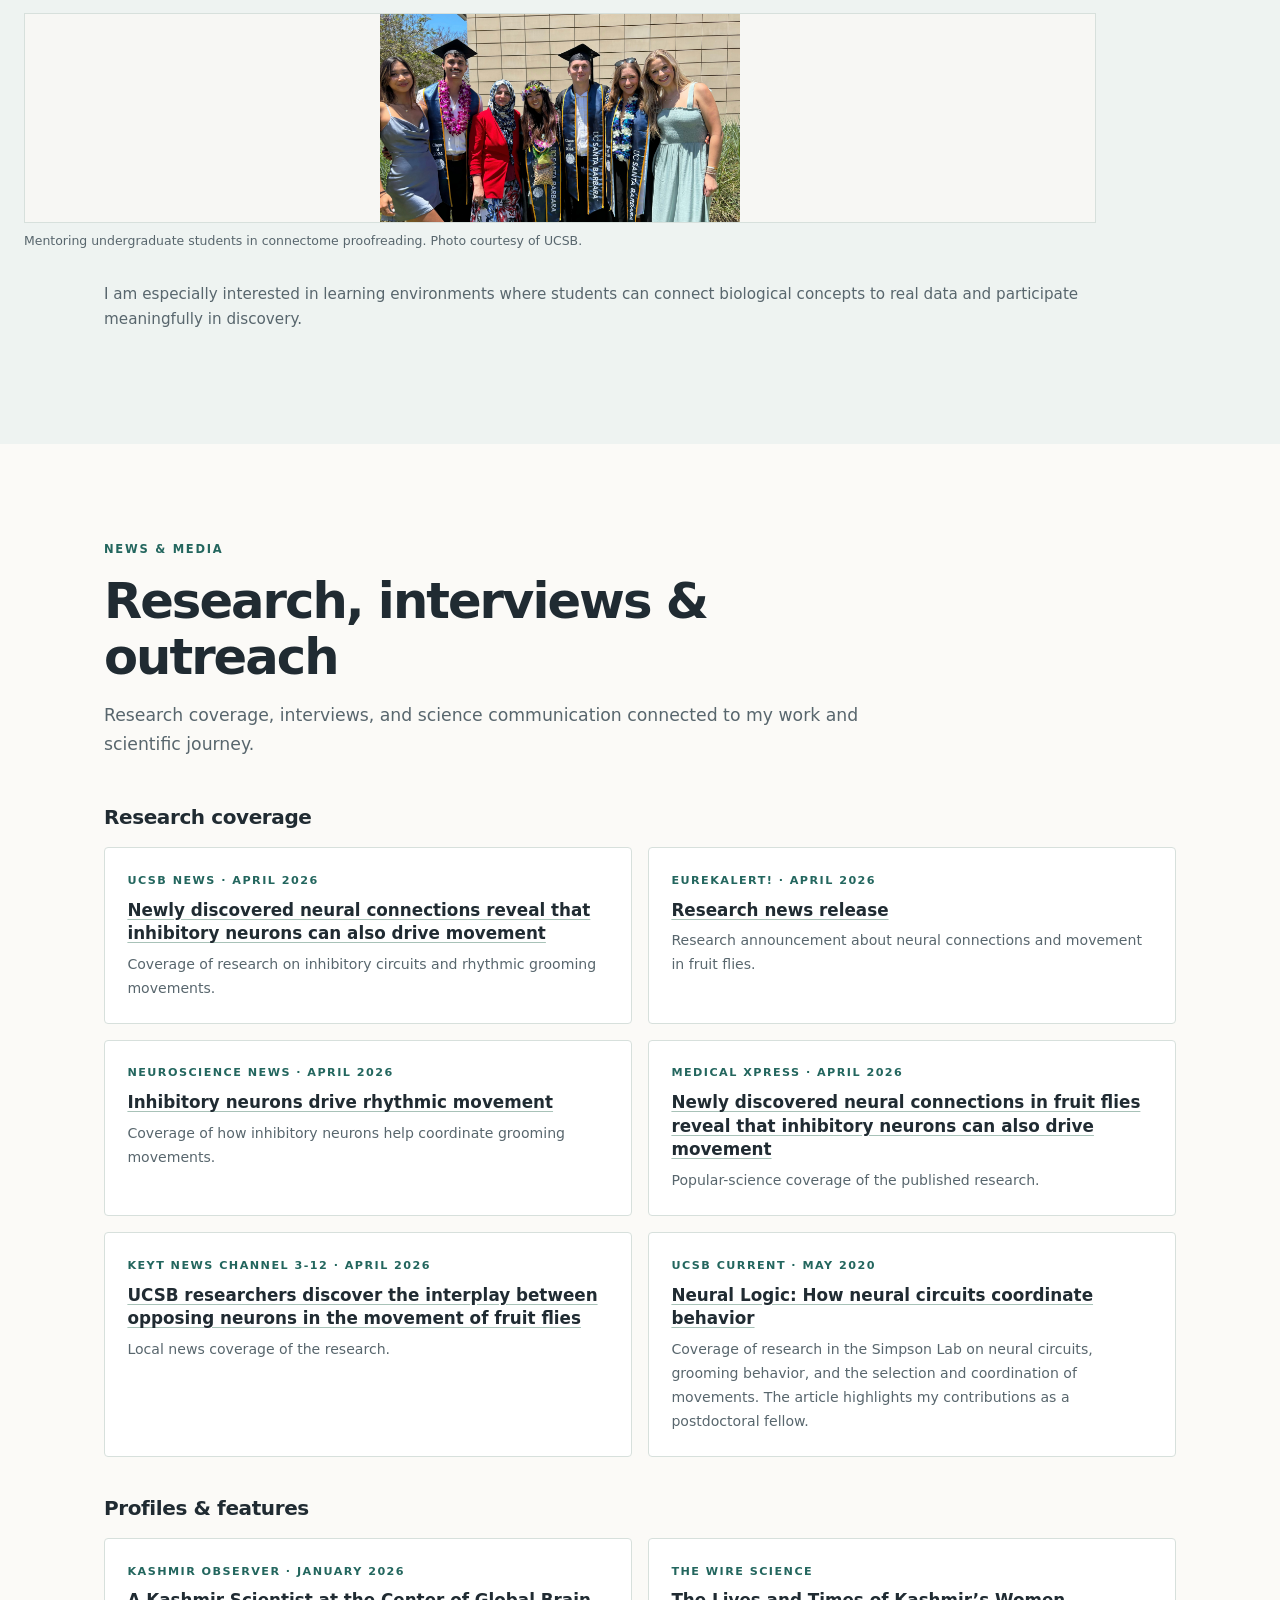
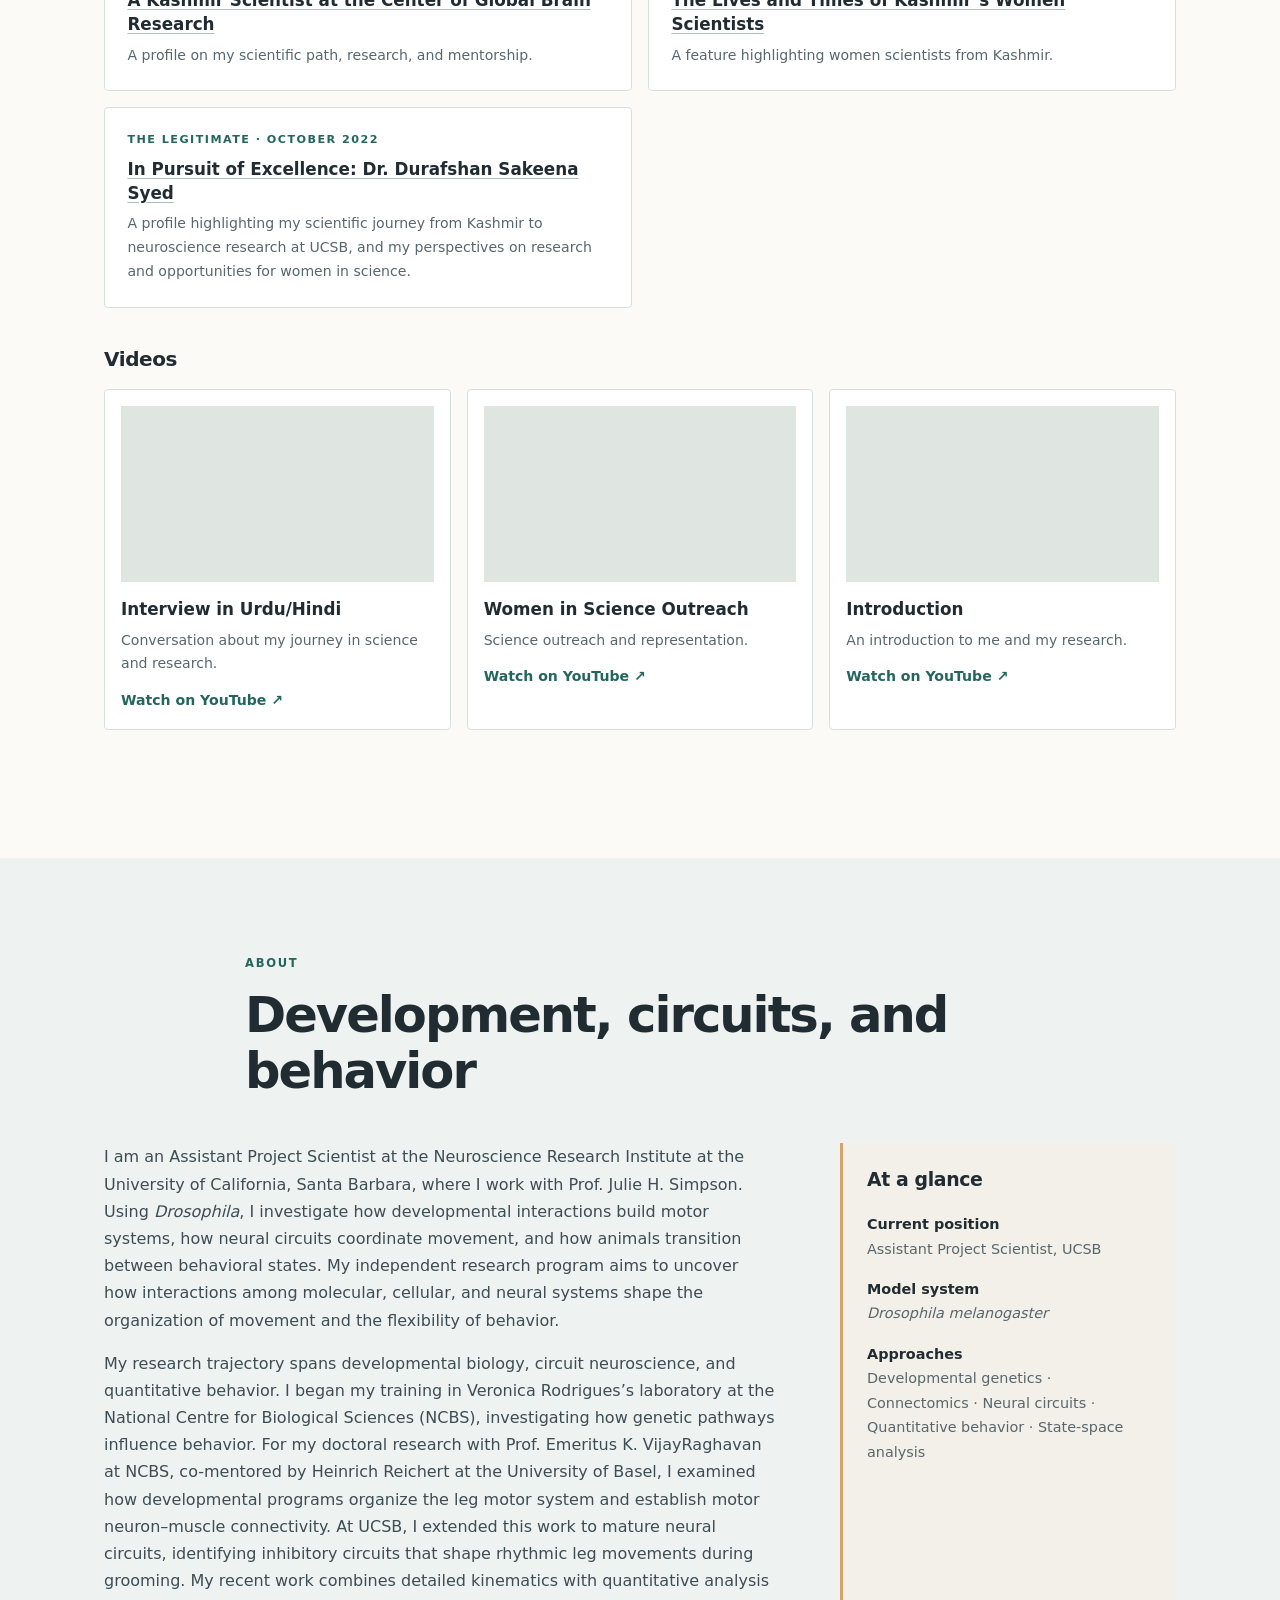
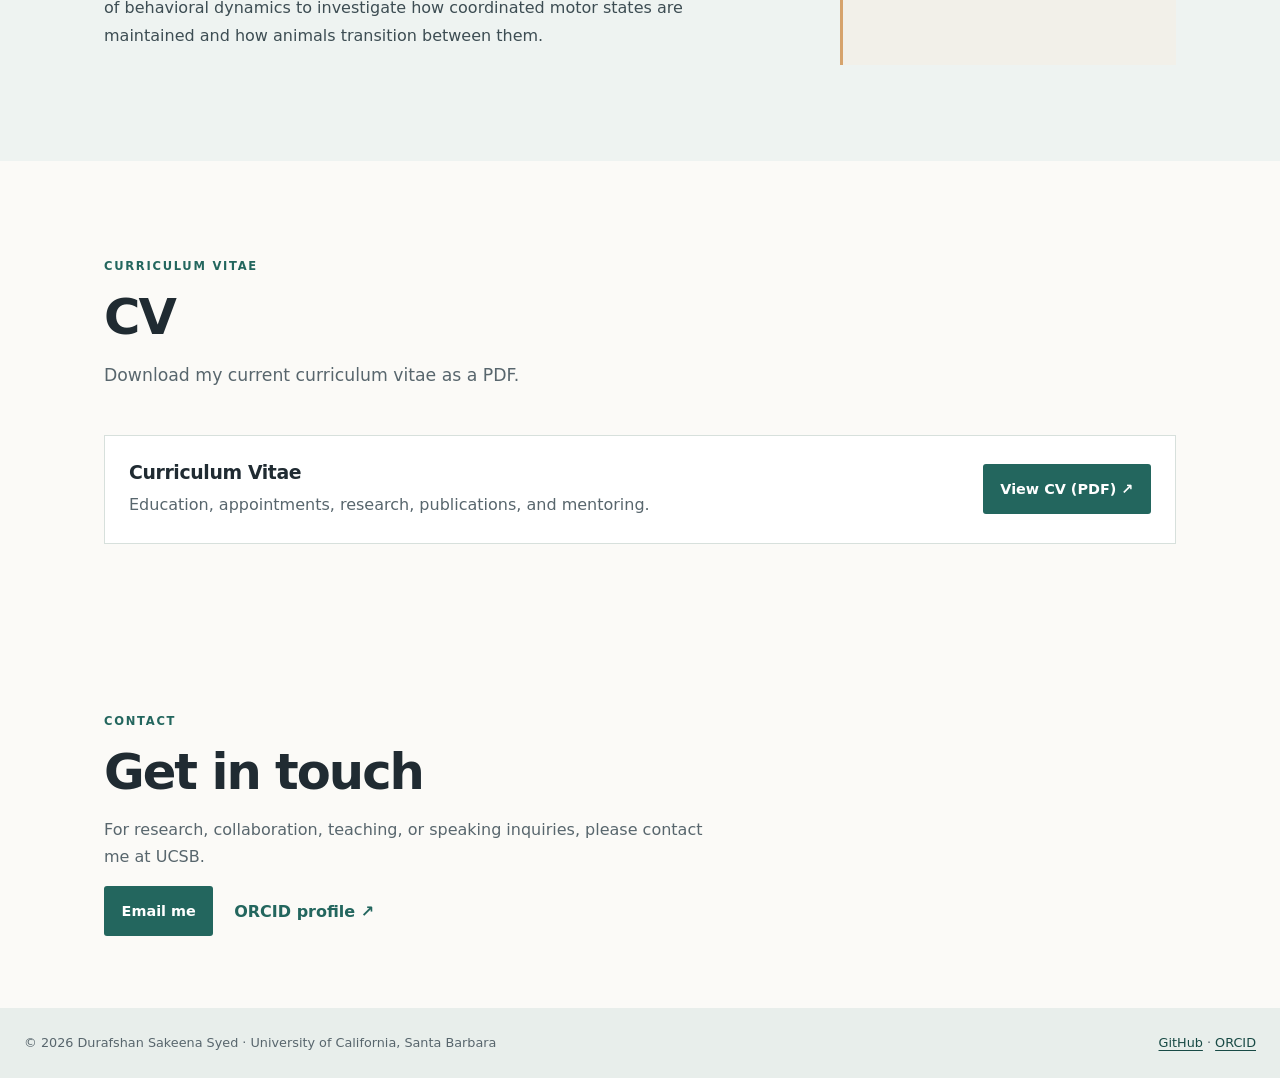
==== commit 8fb4ace5: "Update index.html" ====
--- a/index.html
+++ b/index.html
@@ -212,7 +212,7 @@
 
     <section class="section section-tint" id="about">
       <div class="section-heading"><p class="eyebrow">About</p><h2>Development, circuits, and behavior</h2></div>
-      <div class="about-layout"><div><p>I am an Assistant Project Scientist at the Neuroscience Research Institute at the University of California, Santa Barbara, where I work with Julie H. Simpson. Using <em>Drosophila</em>, I investigate how developmental interactions build motor systems, how neural circuits coordinate movement, and how animals transition between behavioral states. My independent research program aims to uncover how interactions among molecular, cellular, and neural systems shape the organization of movement and the flexibility of behavior.</p><p>My research trajectory spans developmental biology, circuit neuroscience, and quantitative behavior. I began my training in Dr. Veronica Rodrigues’s laboratory at the National Centre for Biological Sciences (NCBS), investigating how genetic pathways influence behavior. For my doctoral research with Dr. K. VijayRaghavan at NCBS, co-mentored by Dr. Heinrich Reichert at the University of Basel, I examined how developmental programs organize the leg motor system and establish motor neuron–muscle connectivity. At UCSB, I extended this work to mature neural circuits, identifying inhibitory circuits that shape rhythmic leg movements during grooming. My recent work combines detailed kinematics with quantitative analysis of behavioral dynamics to investigate how coordinated motor states are maintained and how animals transition between them.</p></div><aside class="about-facts"><h3>At a glance</h3><p><strong>Current position</strong><br>Assistant Project Scientist, UCSB</p><p><strong>Model system</strong><br><em>Drosophila melanogaster</em></p><p><strong>Approaches</strong><br>Developmental genetics · Connectomics · Neural circuits · Quantitative behavior · State-space analysis</p></aside></div>
+      <div class="about-layout"><div><p>I am an Assistant Project Scientist at the Neuroscience Research Institute at the University of California, Santa Barbara, where I work with Prof. Julie H. Simpson. Using <em>Drosophila</em>, I investigate how developmental interactions build motor systems, how neural circuits coordinate movement, and how animals transition between behavioral states. My independent research program aims to uncover how interactions among molecular, cellular, and neural systems shape the organization of movement and the flexibility of behavior.</p><p>My research trajectory spans developmental biology, circuit neuroscience, and quantitative behavior. I began my training in Veronica Rodrigues’s laboratory at the National Centre for Biological Sciences (NCBS), investigating how genetic pathways influence behavior. For my doctoral research with Prof. Emeritus K. VijayRaghavan at NCBS, co-mentored by Heinrich Reichert at the University of Basel, I examined how developmental programs organize the leg motor system and establish motor neuron–muscle connectivity. At UCSB, I extended this work to mature neural circuits, identifying inhibitory circuits that shape rhythmic leg movements during grooming. My recent work combines detailed kinematics with quantitative analysis of behavioral dynamics to investigate how coordinated motor states are maintained and how animals transition between them.</p></div><aside class="about-facts"><h3>At a glance</h3><p><strong>Current position</strong><br>Assistant Project Scientist, UCSB</p><p><strong>Model system</strong><br><em>Drosophila melanogaster</em></p><p><strong>Approaches</strong><br>Developmental genetics · Connectomics · Neural circuits · Quantitative behavior · State-space analysis</p></aside></div>
     </section>
 
     <section class="section" id="cv"><div class="section-heading"><p class="eyebrow">Curriculum vitae</p><h2>CV</h2><p class="section-intro">Download my current curriculum vitae as a PDF.</p></div><div class="cv-card"><div><h3>Curriculum Vitae</h3><p>Education, appointments, research, publications, and mentoring.</p></div><a class="button" href="cv.pdf" target="_blank" rel="noopener">View CV (PDF) ↗</a></div></section>
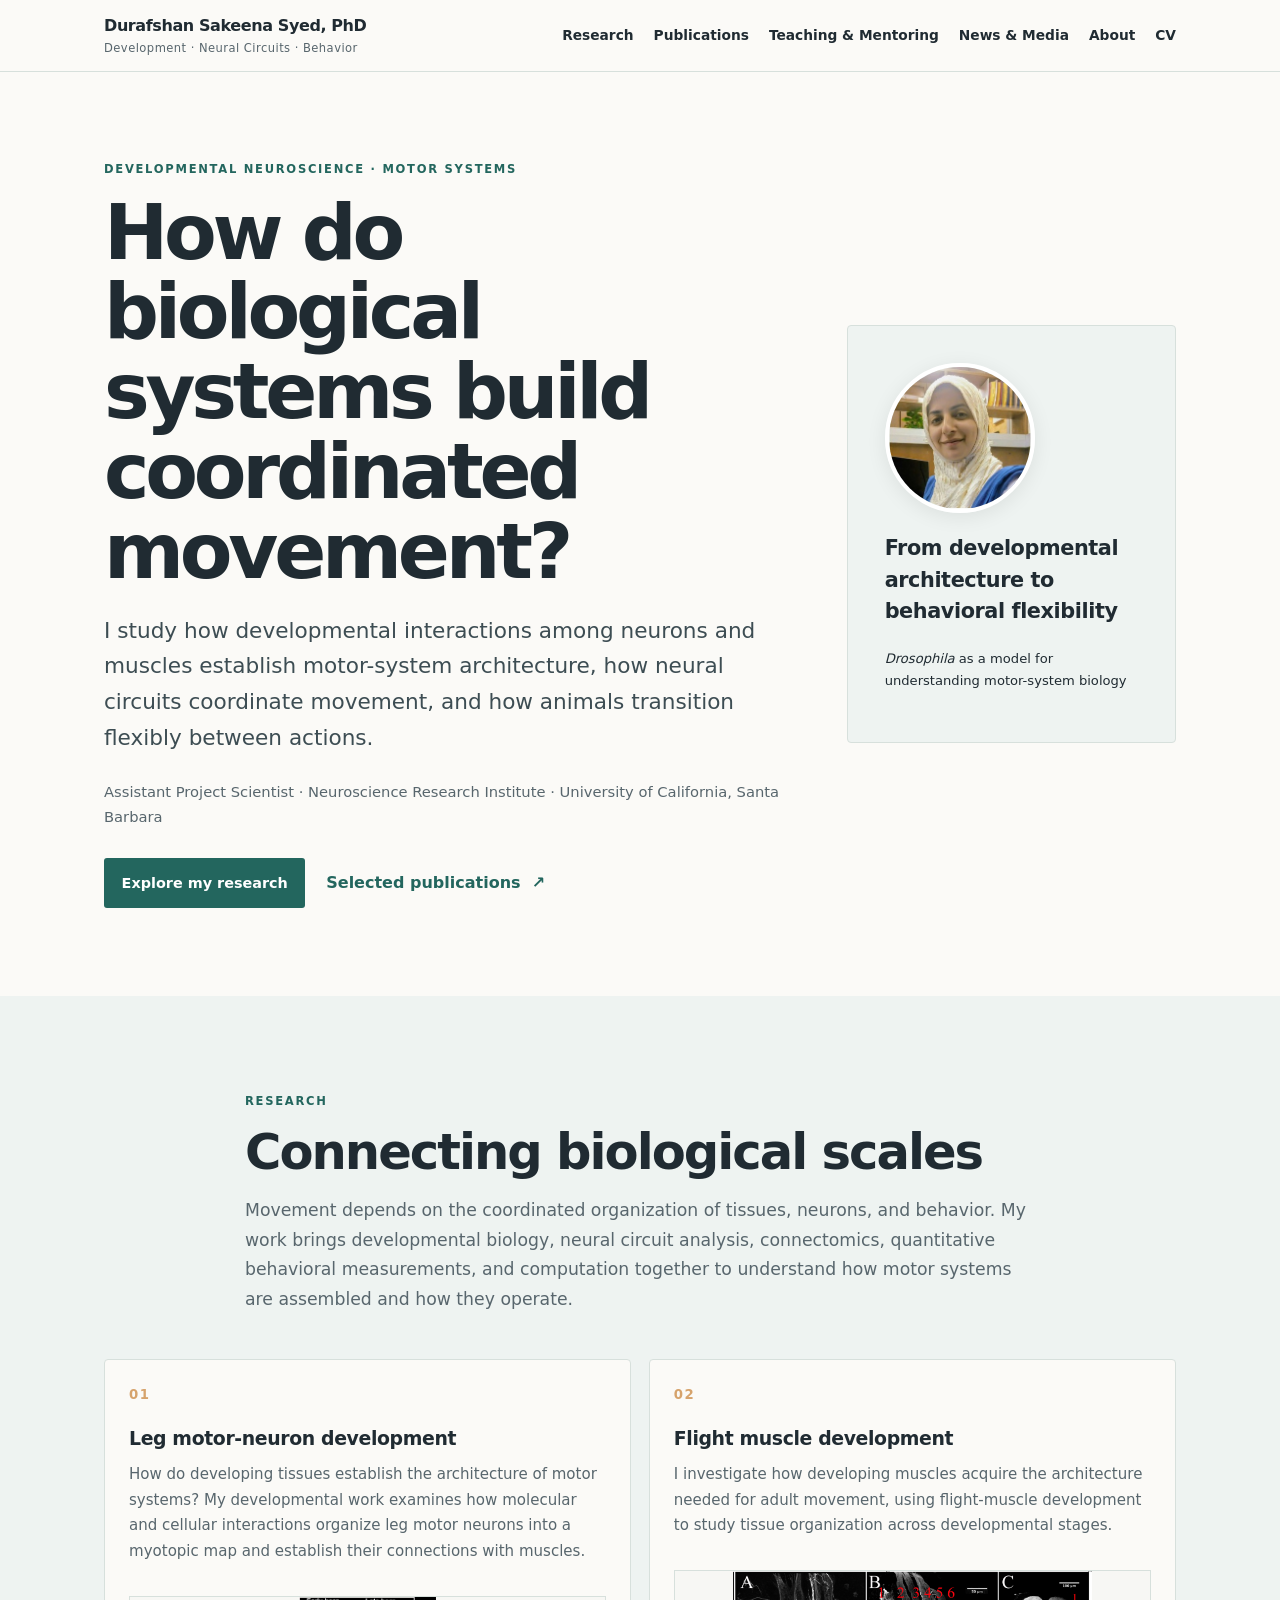
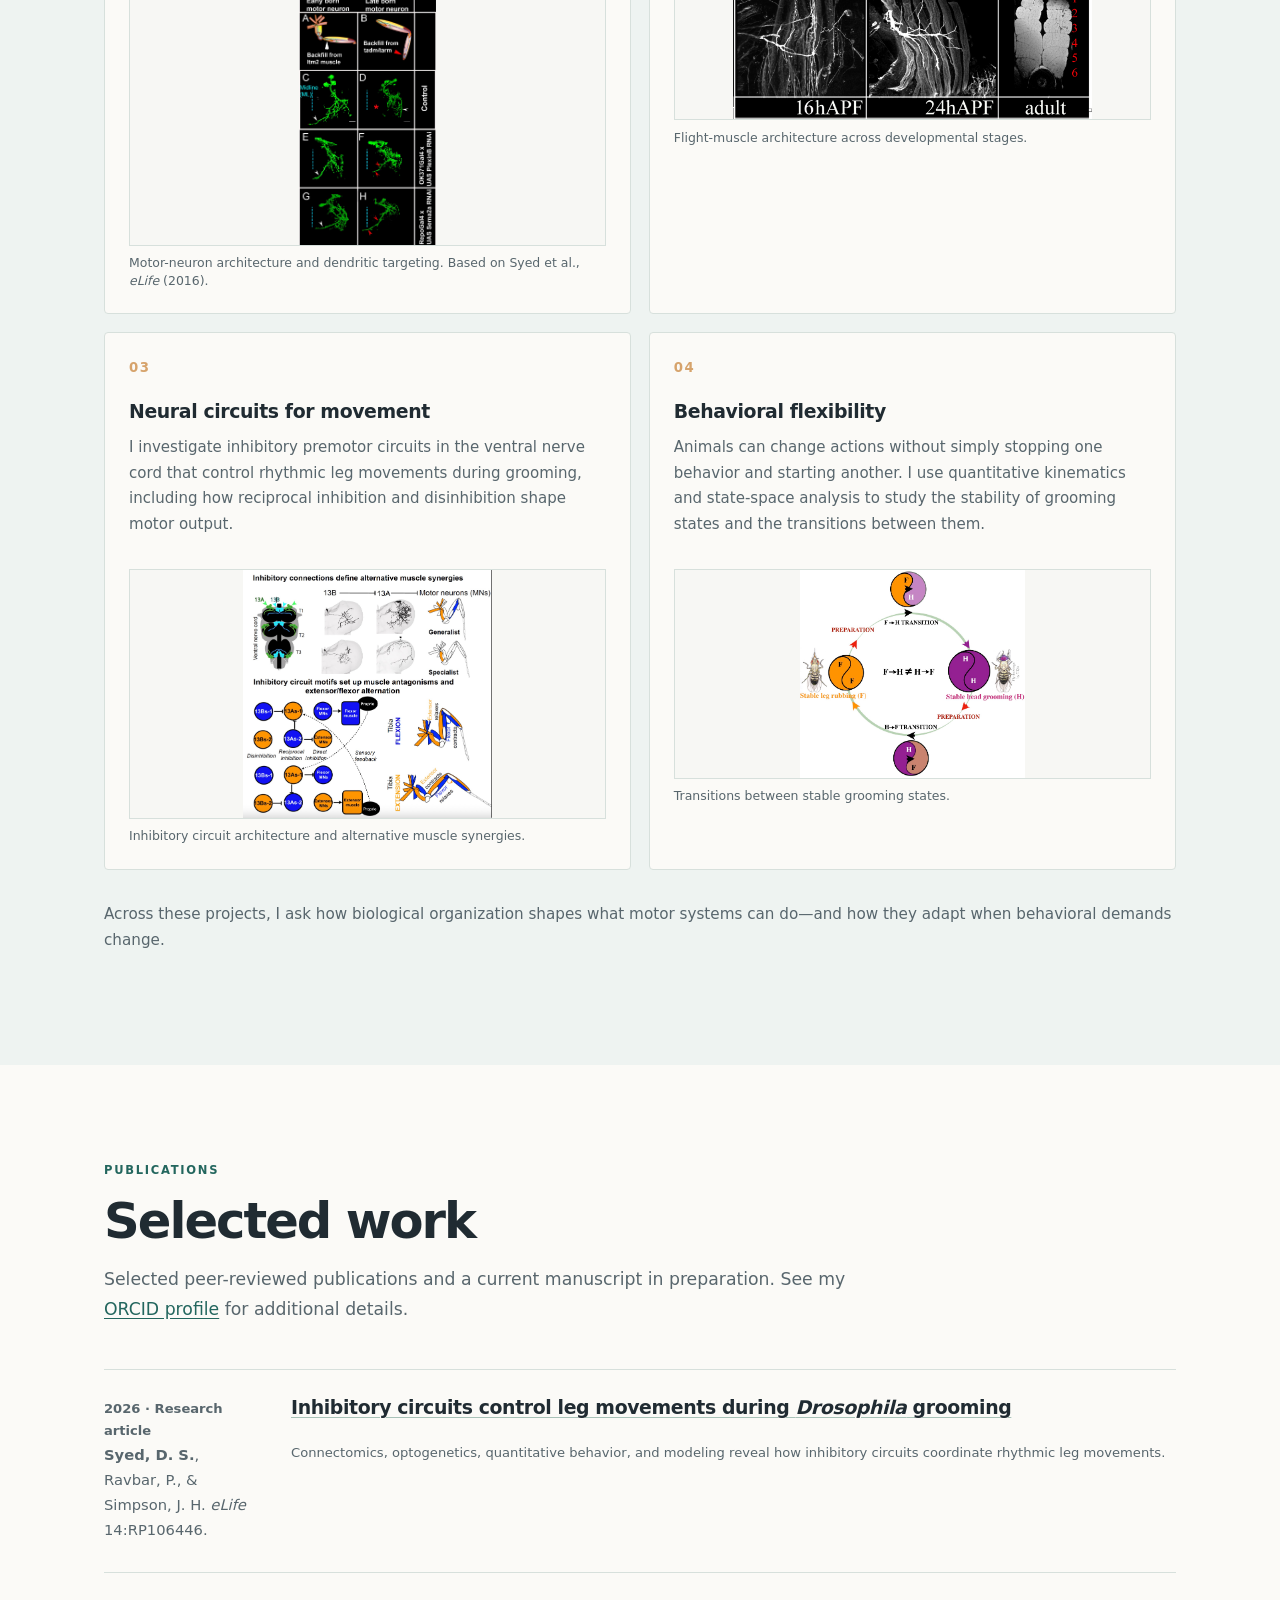
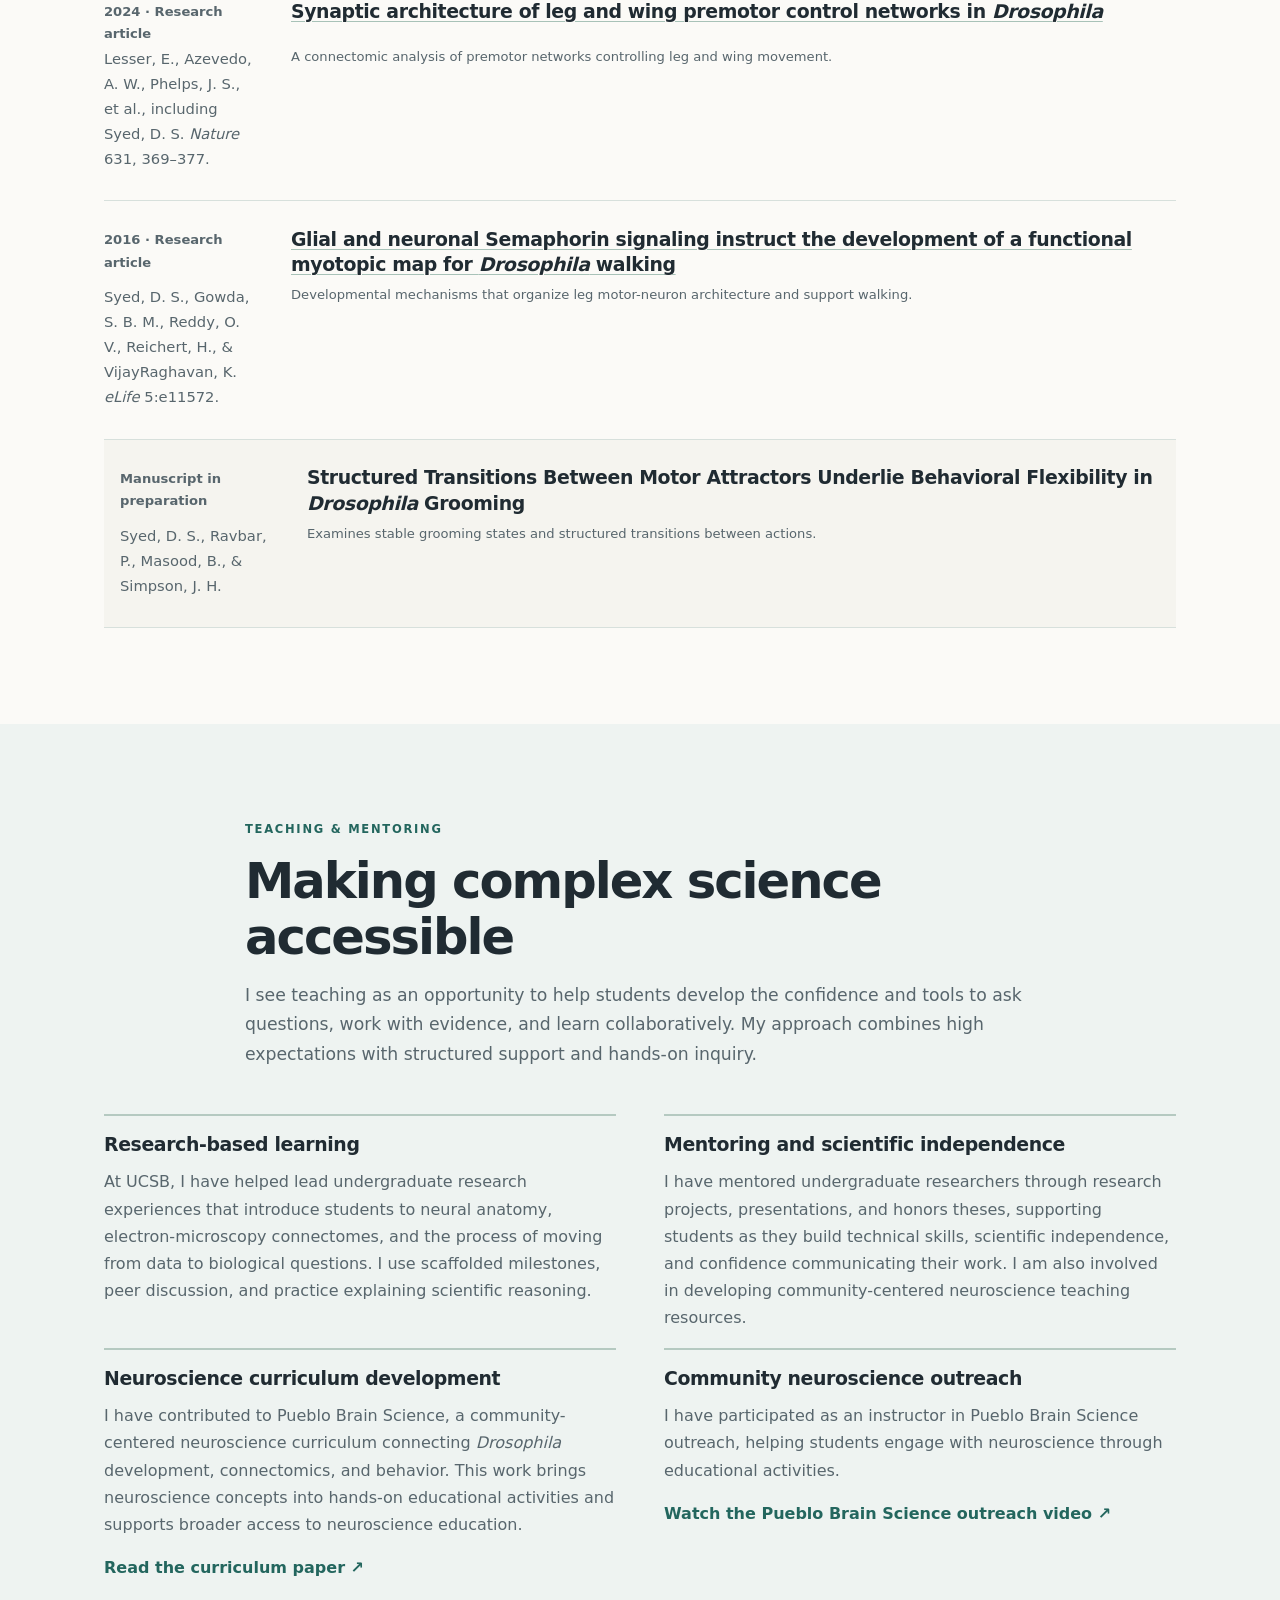
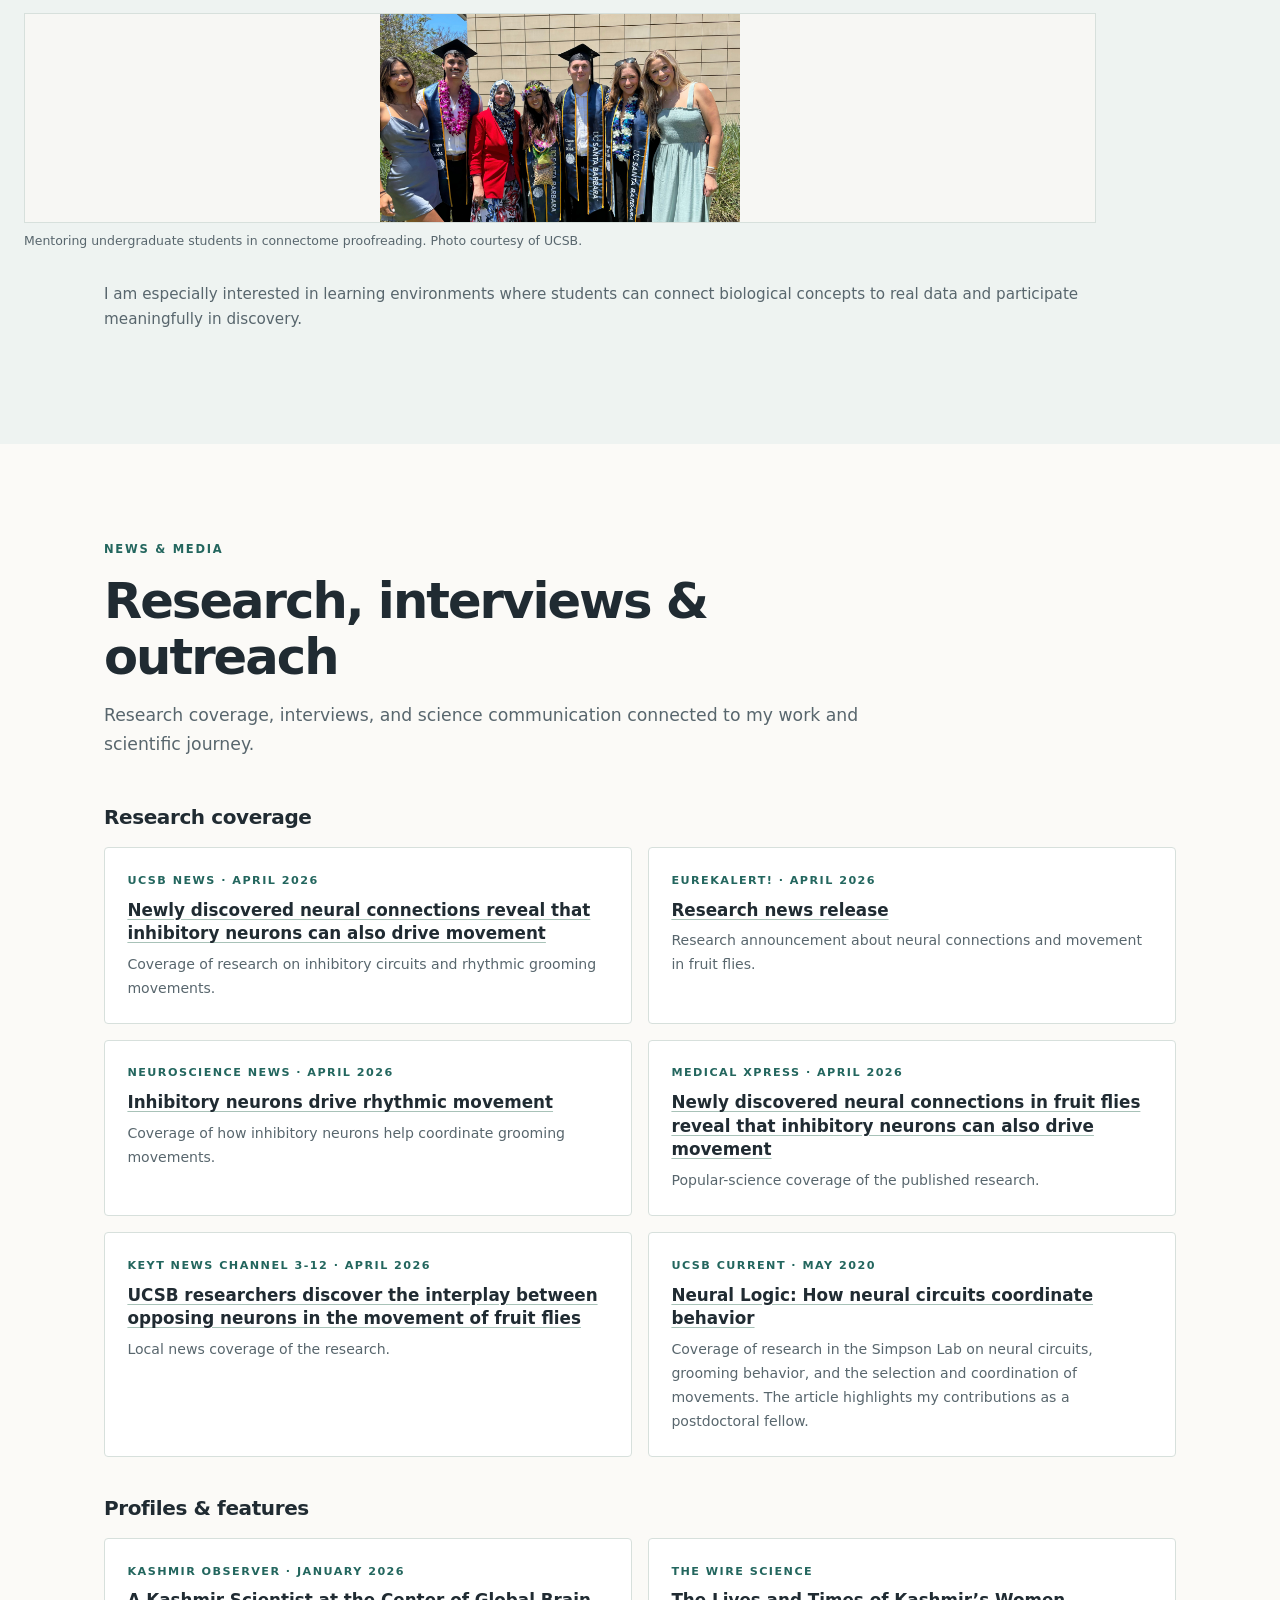
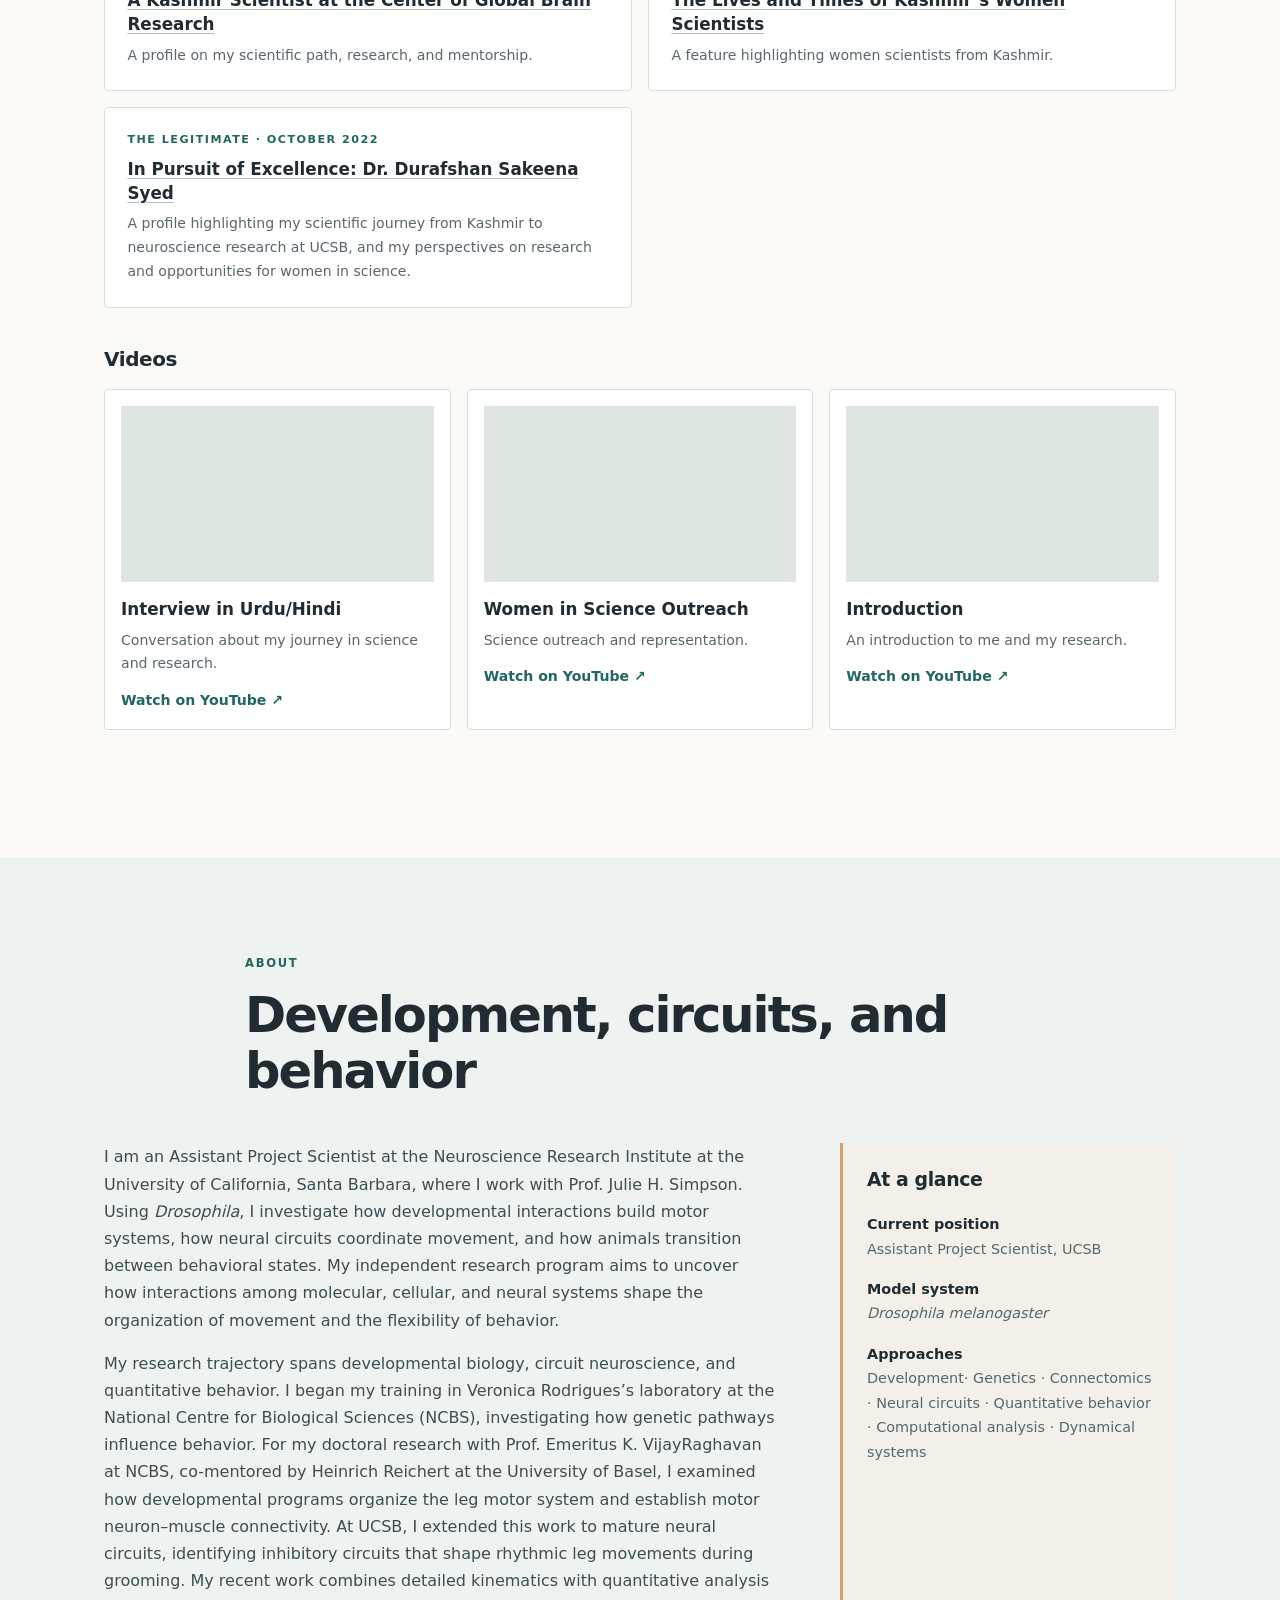
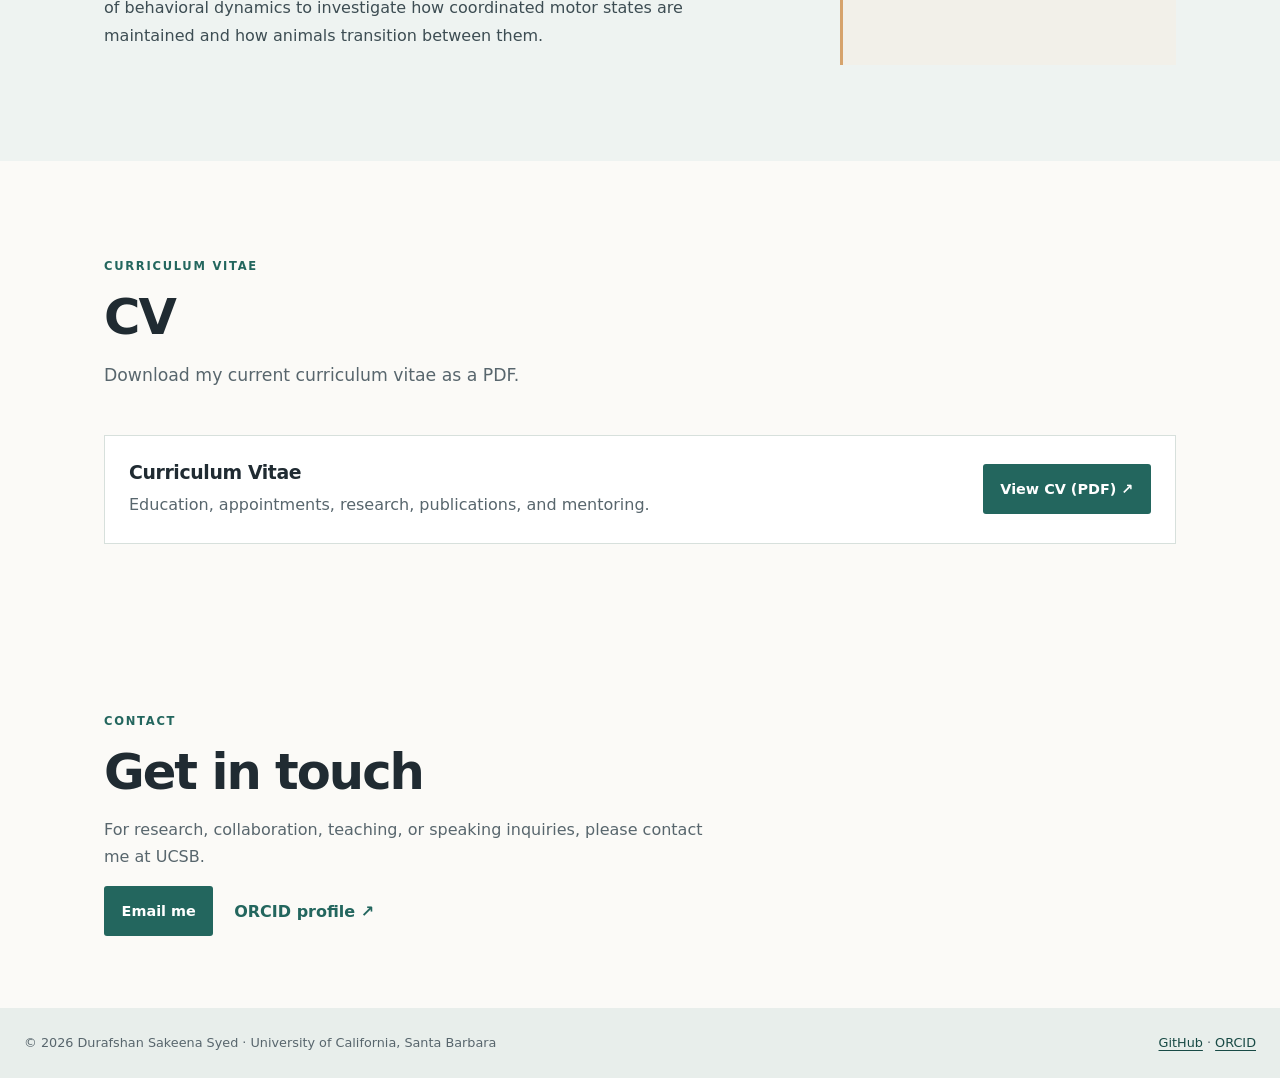
==== commit 073695a7: "Update index.html" ====
--- a/index.html
+++ b/index.html
@@ -212,7 +212,7 @@
 
     <section class="section section-tint" id="about">
       <div class="section-heading"><p class="eyebrow">About</p><h2>Development, circuits, and behavior</h2></div>
-      <div class="about-layout"><div><p>I am an Assistant Project Scientist at the Neuroscience Research Institute at the University of California, Santa Barbara, where I work with Prof. Julie H. Simpson. Using <em>Drosophila</em>, I investigate how developmental interactions build motor systems, how neural circuits coordinate movement, and how animals transition between behavioral states. My independent research program aims to uncover how interactions among molecular, cellular, and neural systems shape the organization of movement and the flexibility of behavior.</p><p>My research trajectory spans developmental biology, circuit neuroscience, and quantitative behavior. I began my training in Veronica Rodrigues’s laboratory at the National Centre for Biological Sciences (NCBS), investigating how genetic pathways influence behavior. For my doctoral research with Prof. Emeritus K. VijayRaghavan at NCBS, co-mentored by Heinrich Reichert at the University of Basel, I examined how developmental programs organize the leg motor system and establish motor neuron–muscle connectivity. At UCSB, I extended this work to mature neural circuits, identifying inhibitory circuits that shape rhythmic leg movements during grooming. My recent work combines detailed kinematics with quantitative analysis of behavioral dynamics to investigate how coordinated motor states are maintained and how animals transition between them.</p></div><aside class="about-facts"><h3>At a glance</h3><p><strong>Current position</strong><br>Assistant Project Scientist, UCSB</p><p><strong>Model system</strong><br><em>Drosophila melanogaster</em></p><p><strong>Approaches</strong><br>Developmental genetics · Connectomics · Neural circuits · Quantitative behavior · State-space analysis</p></aside></div>
+      <div class="about-layout"><div><p>I am an Assistant Project Scientist at the Neuroscience Research Institute at the University of California, Santa Barbara, where I work with Prof. Julie H. Simpson. Using <em>Drosophila</em>, I investigate how developmental interactions build motor systems, how neural circuits coordinate movement, and how animals transition between behavioral states. My independent research program aims to uncover how interactions among molecular, cellular, and neural systems shape the organization of movement and the flexibility of behavior.</p><p>My research trajectory spans developmental biology, circuit neuroscience, and quantitative behavior. I began my training in Veronica Rodrigues’s laboratory at the National Centre for Biological Sciences (NCBS), investigating how genetic pathways influence behavior. For my doctoral research with Prof. Emeritus K. VijayRaghavan at NCBS, co-mentored by Heinrich Reichert at the University of Basel, I examined how developmental programs organize the leg motor system and establish motor neuron–muscle connectivity. At UCSB, I extended this work to mature neural circuits, identifying inhibitory circuits that shape rhythmic leg movements during grooming. My recent work combines detailed kinematics with quantitative analysis of behavioral dynamics to investigate how coordinated motor states are maintained and how animals transition between them.</p></div><aside class="about-facts"><h3>At a glance</h3><p><strong>Current position</strong><br>Assistant Project Scientist, UCSB</p><p><strong>Model system</strong><br><em>Drosophila melanogaster</em></p><p><strong>Approaches</strong><br>Development· Genetics · Connectomics · Neural circuits · Quantitative behavior · Computational analysis · Dynamical systems</p></aside></div>
     </section>
 
     <section class="section" id="cv"><div class="section-heading"><p class="eyebrow">Curriculum vitae</p><h2>CV</h2><p class="section-intro">Download my current curriculum vitae as a PDF.</p></div><div class="cv-card"><div><h3>Curriculum Vitae</h3><p>Education, appointments, research, publications, and mentoring.</p></div><a class="button" href="cv.pdf" target="_blank" rel="noopener">View CV (PDF) ↗</a></div></section>
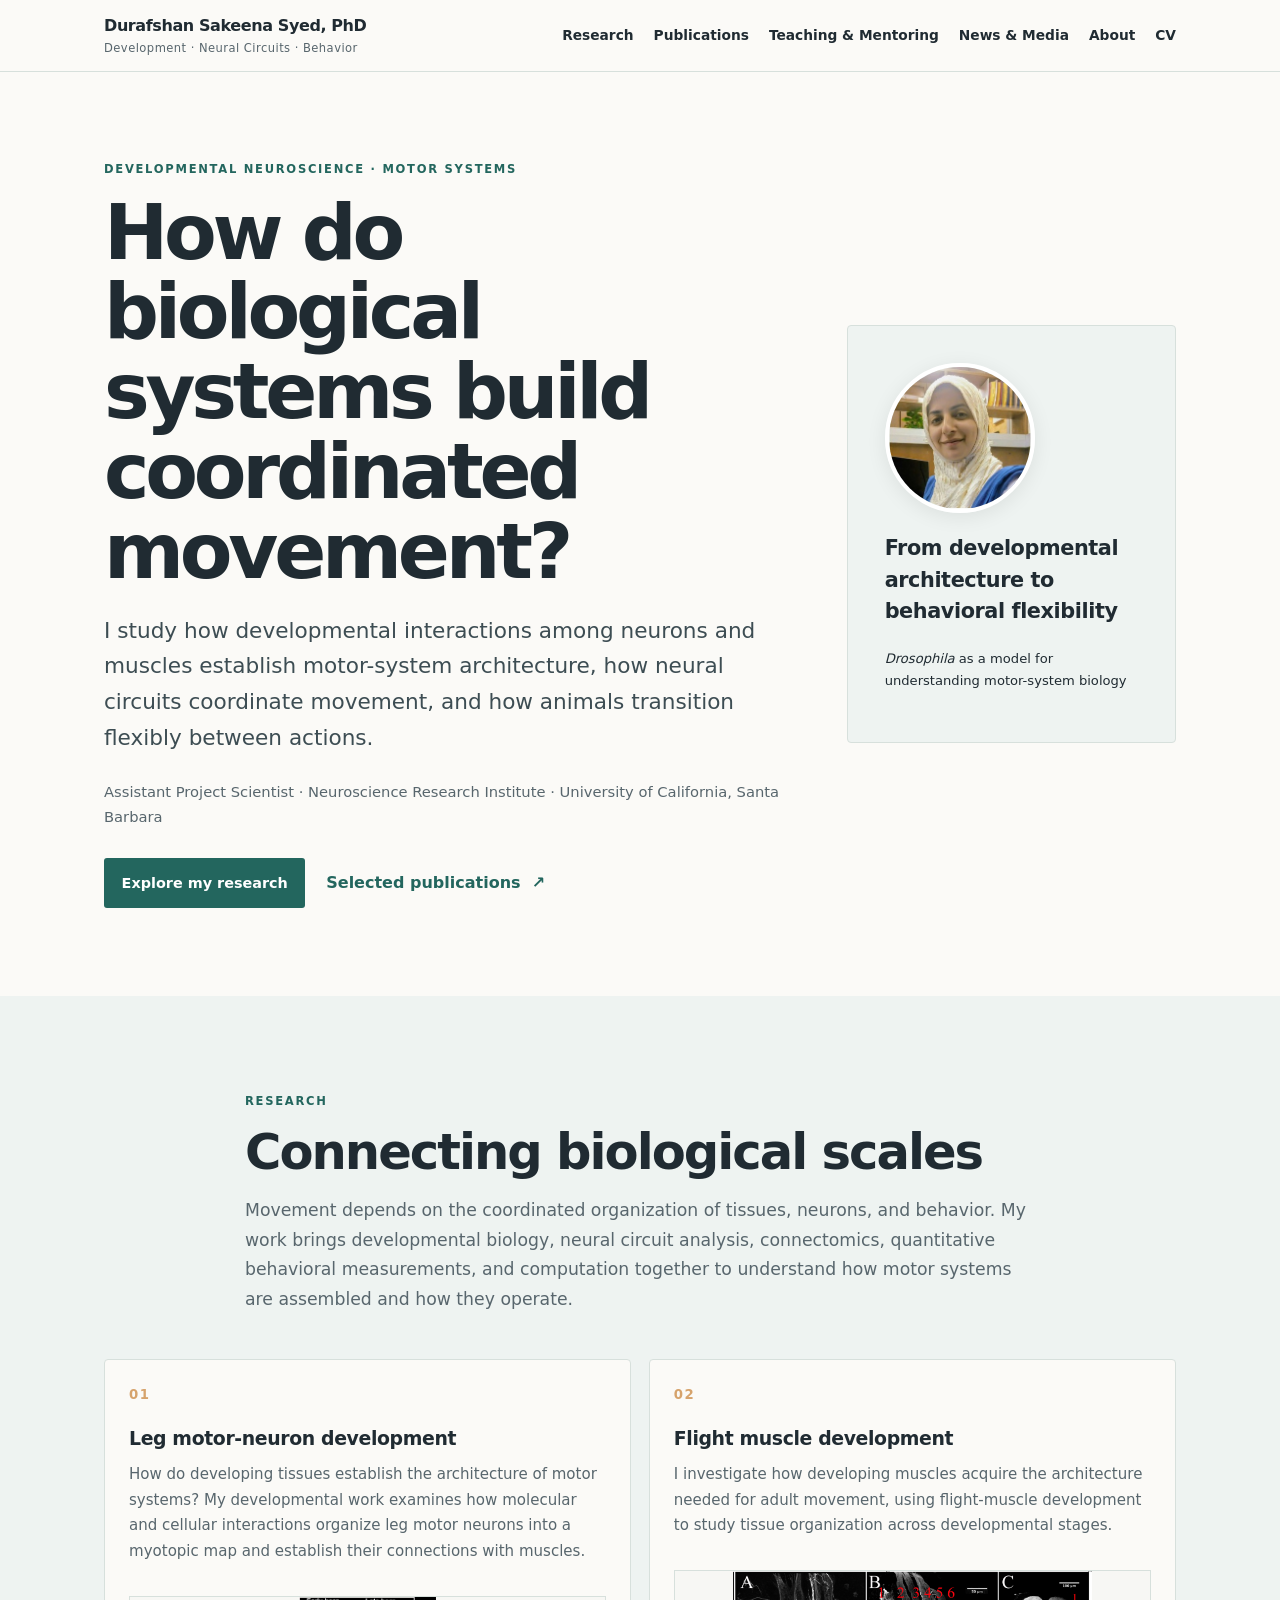
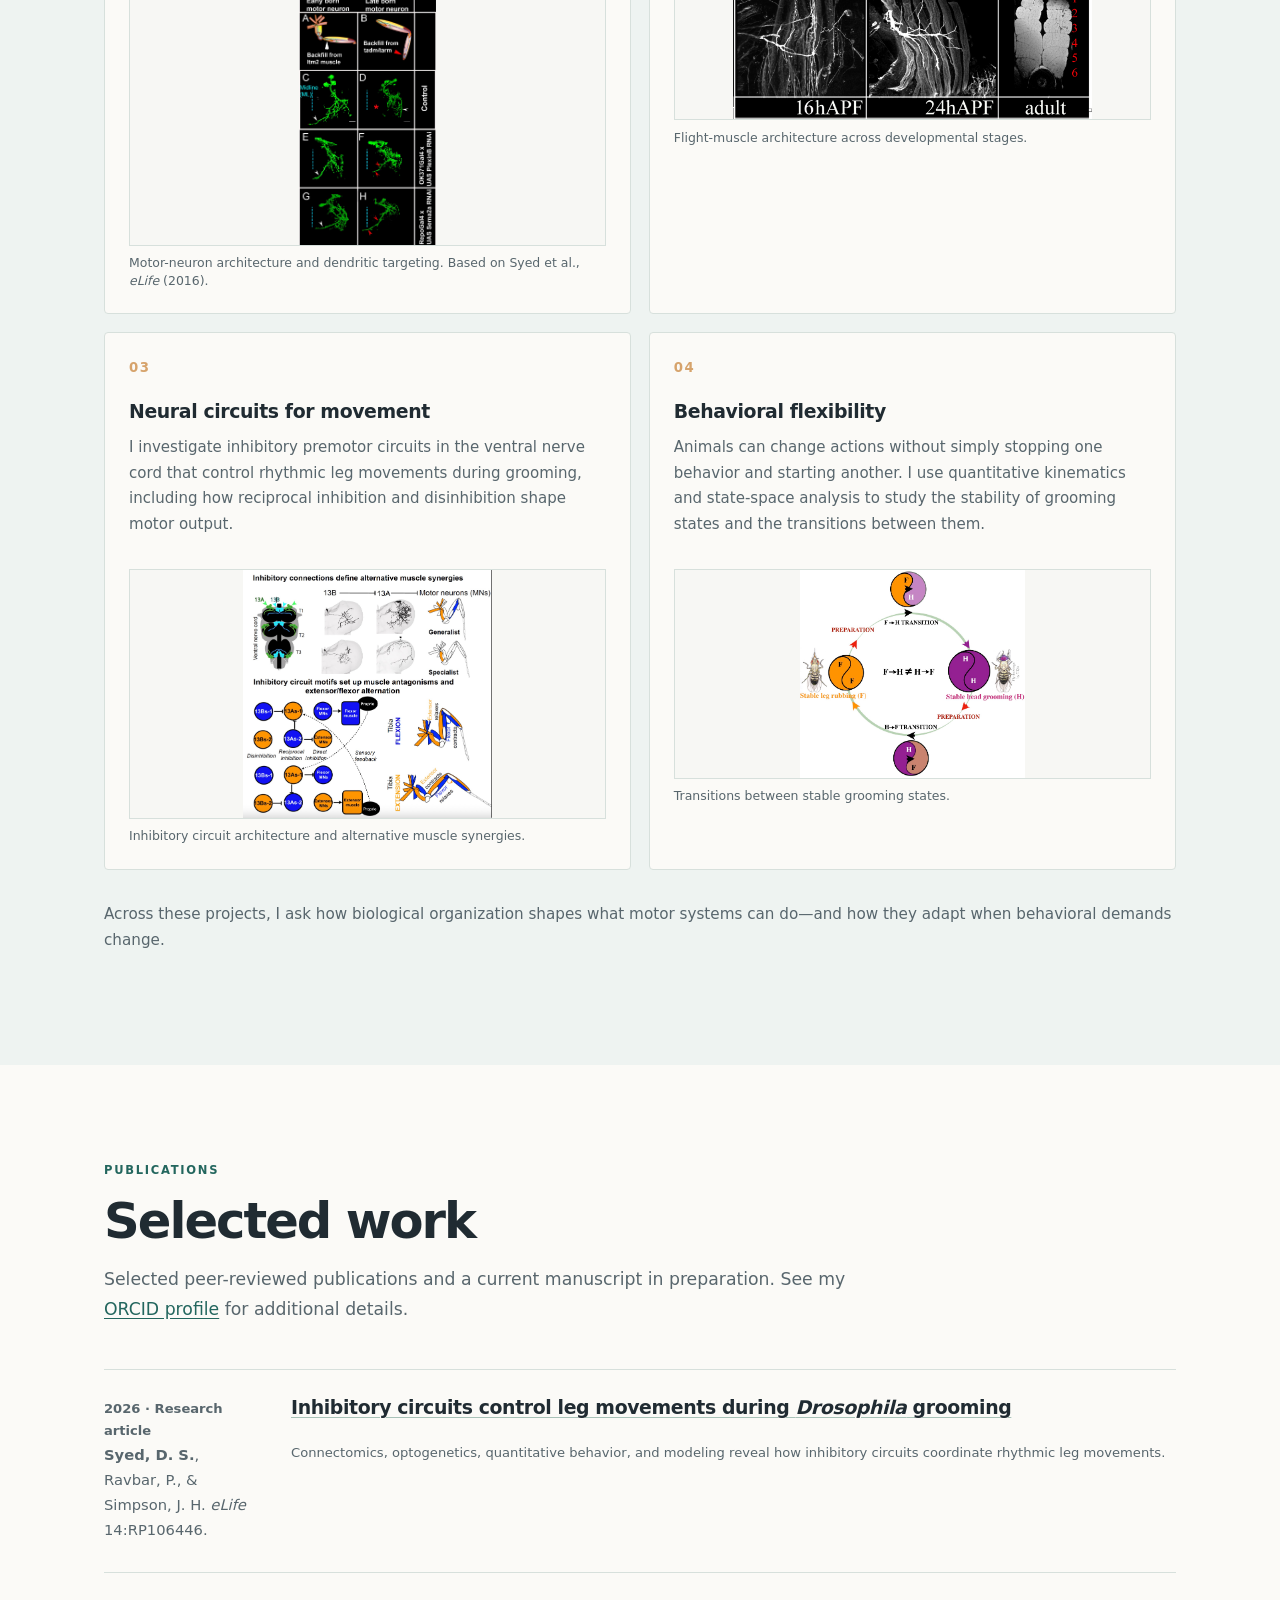
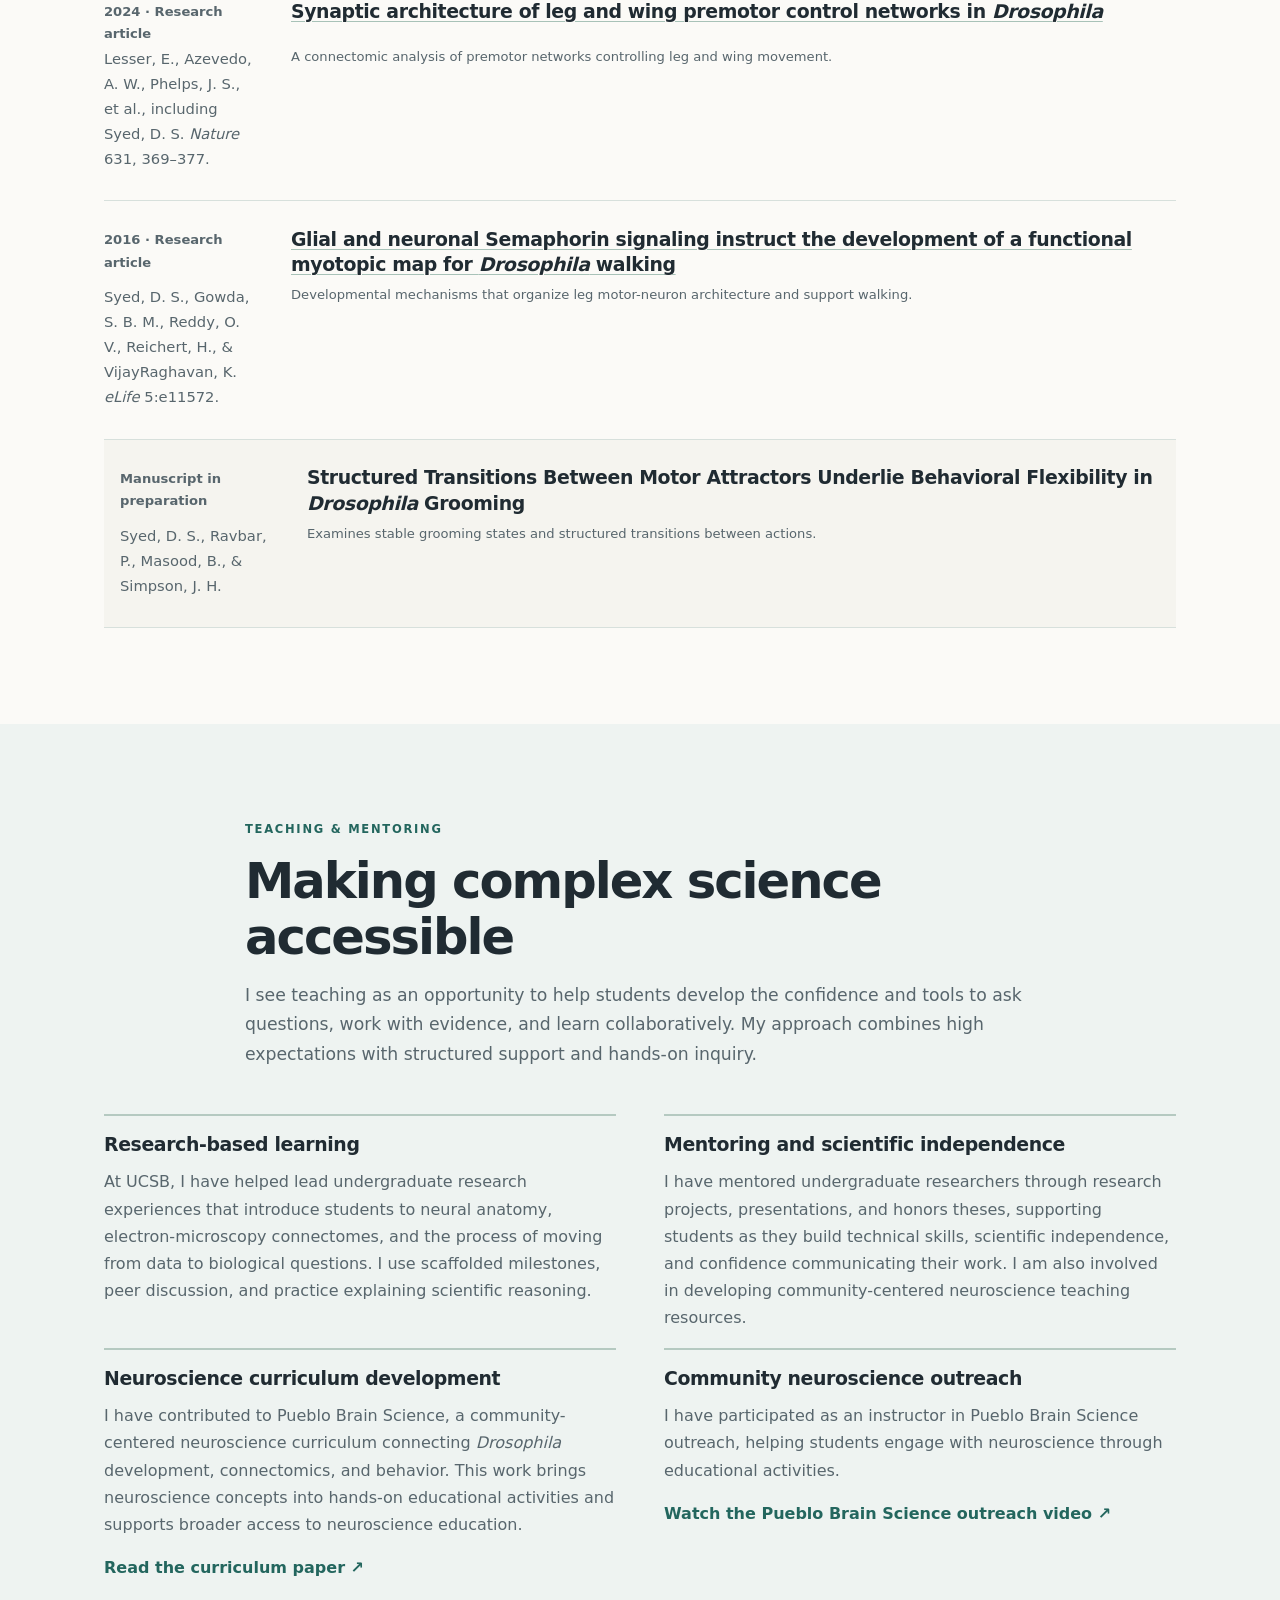
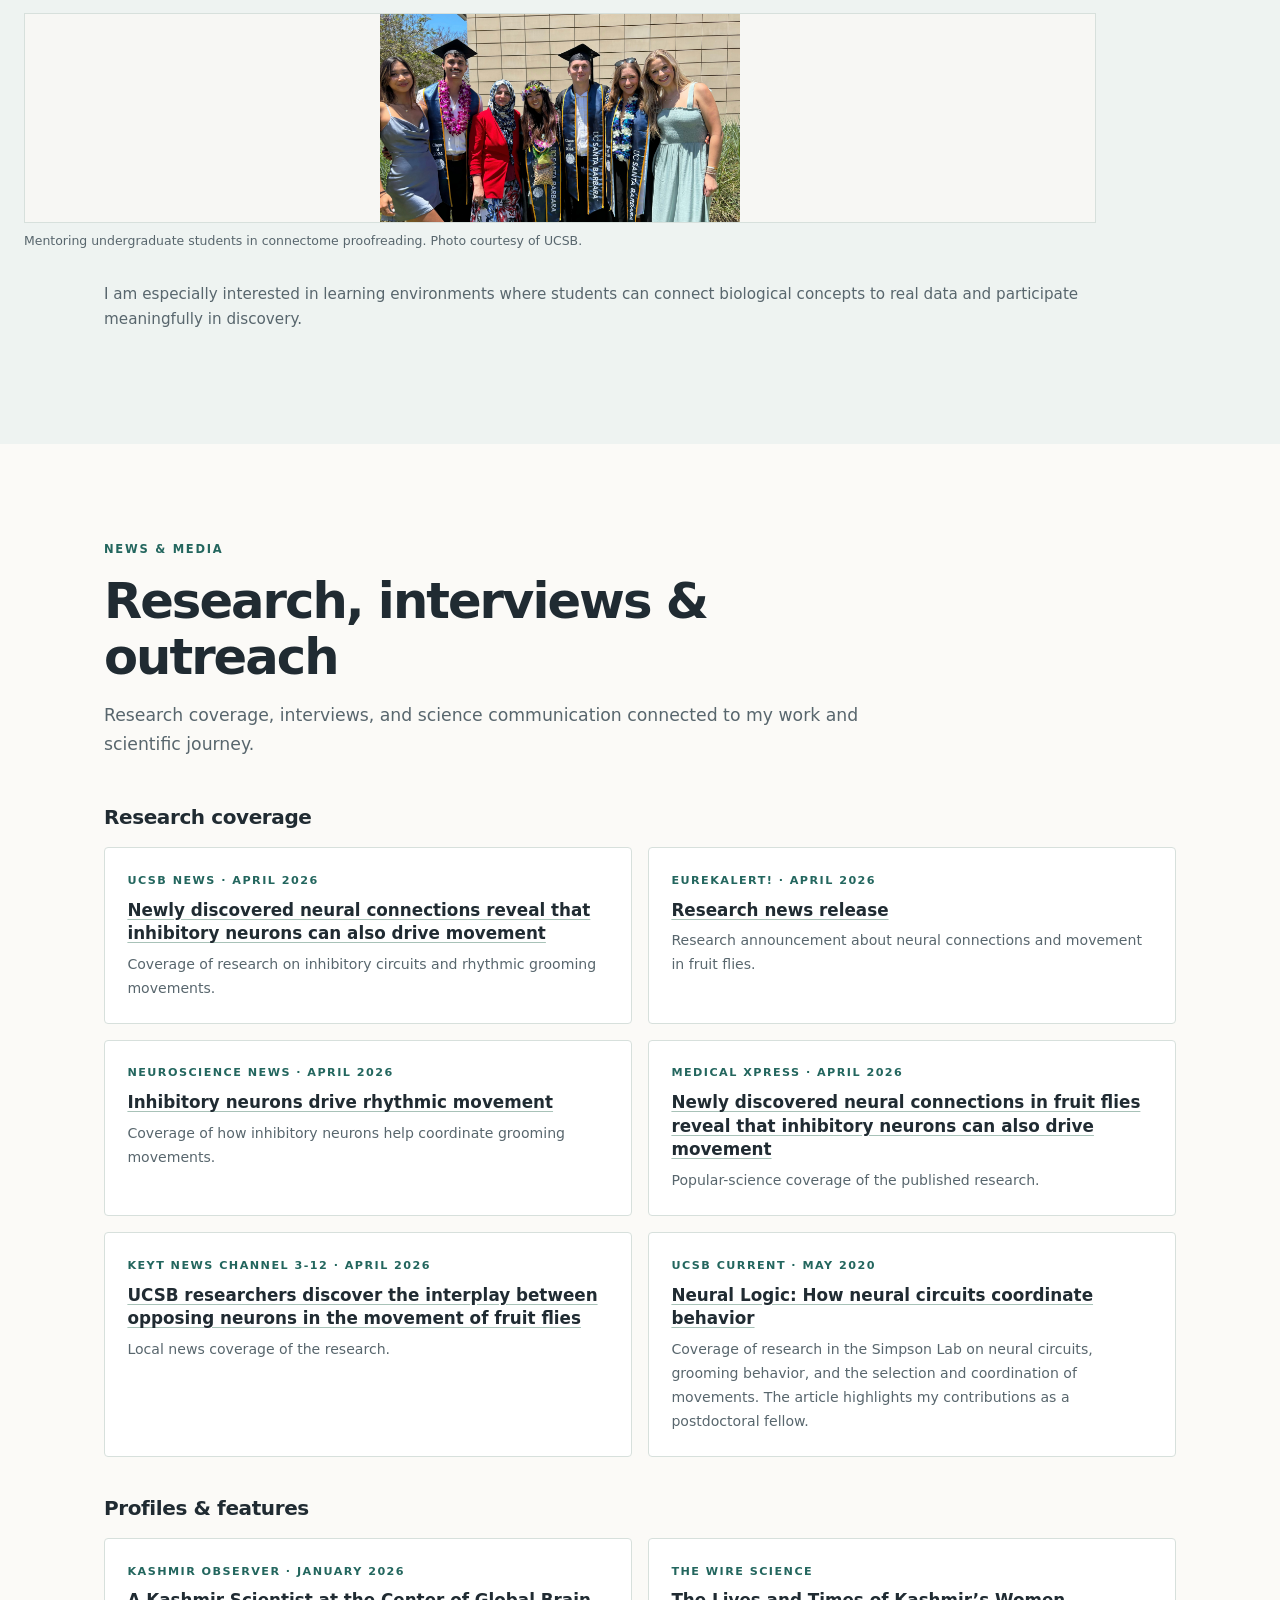
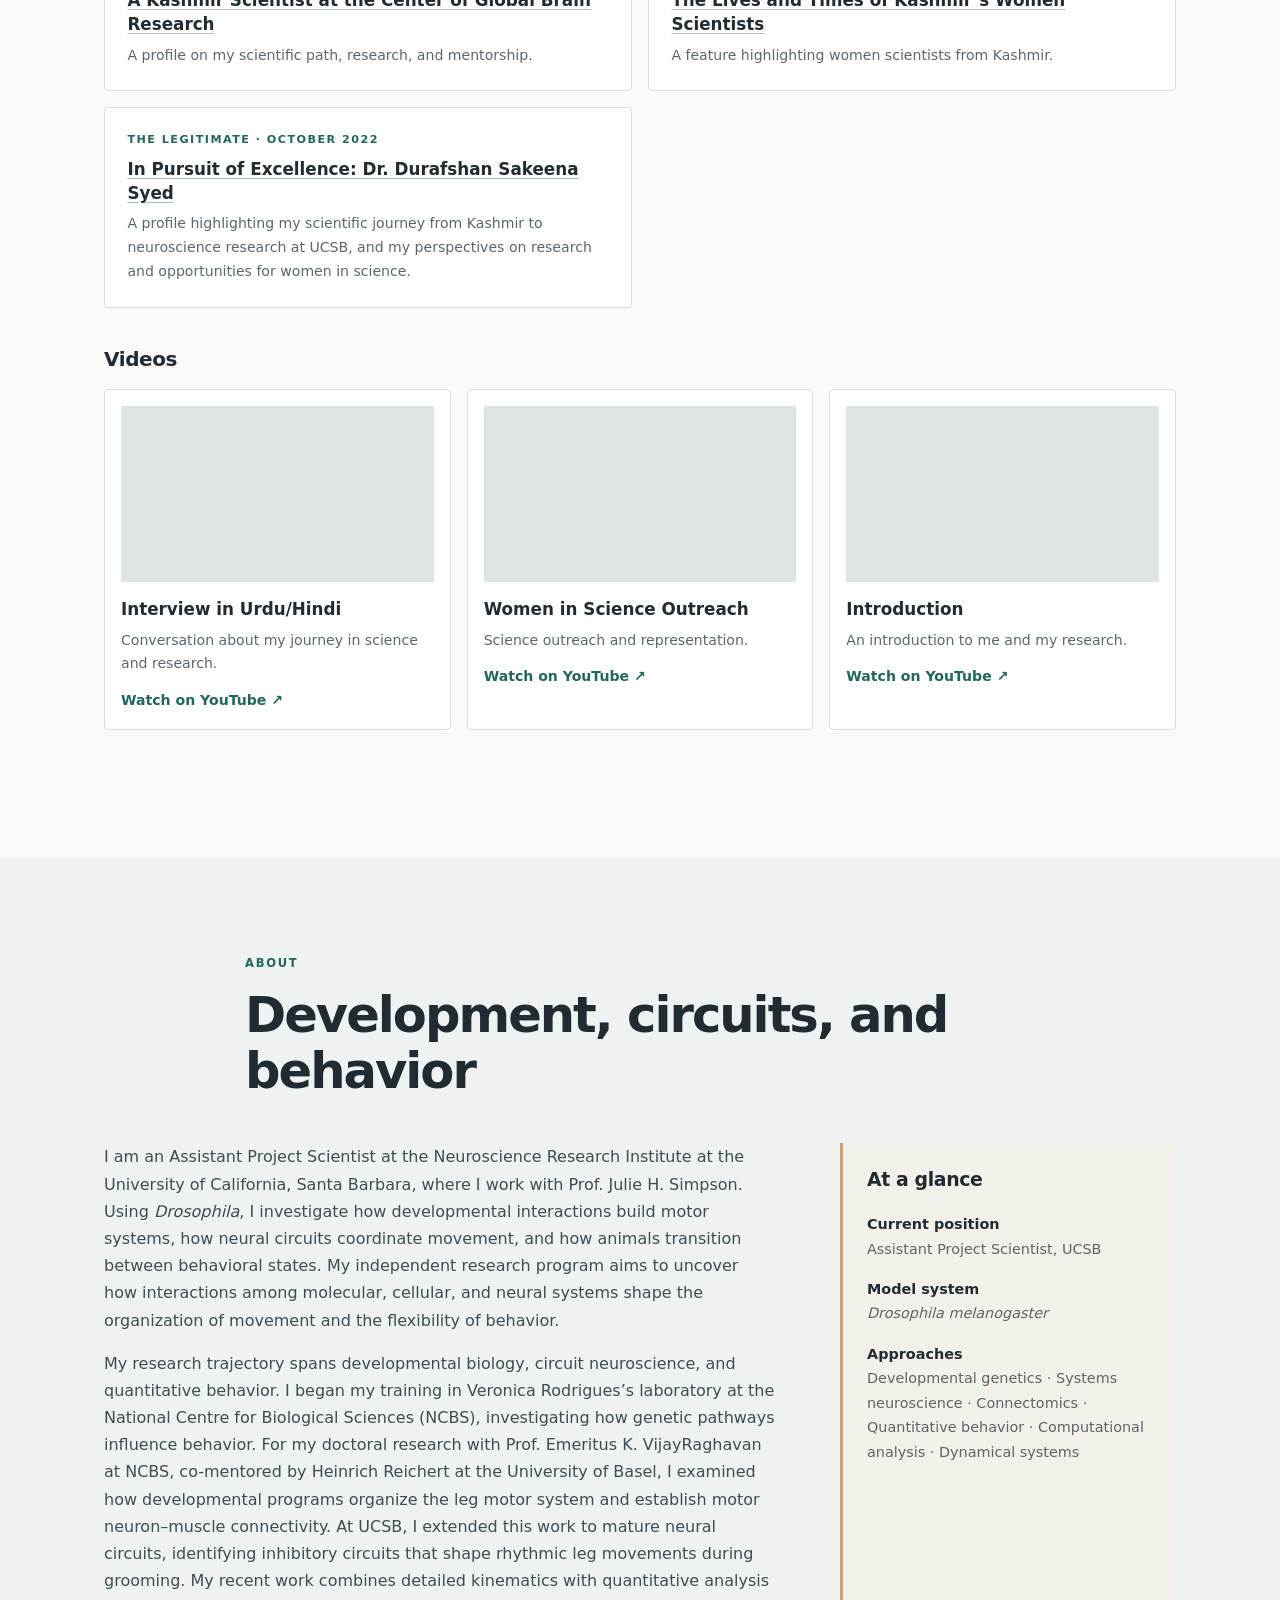
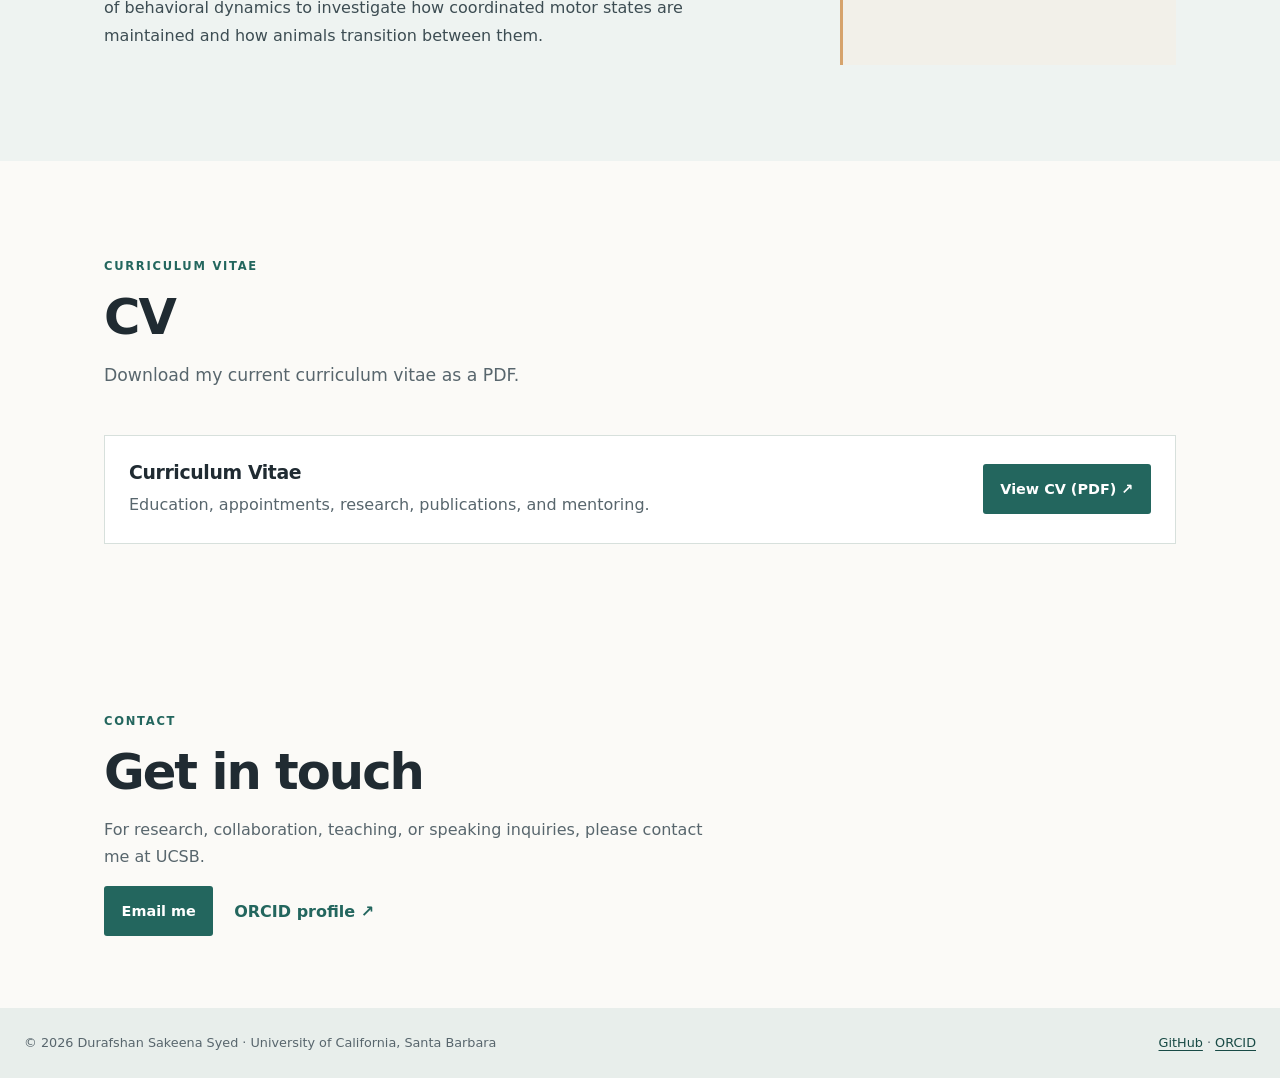
==== commit 4efcc013: "Update index.html" ====
--- a/index.html
+++ b/index.html
@@ -212,7 +212,7 @@
 
     <section class="section section-tint" id="about">
       <div class="section-heading"><p class="eyebrow">About</p><h2>Development, circuits, and behavior</h2></div>
-      <div class="about-layout"><div><p>I am an Assistant Project Scientist at the Neuroscience Research Institute at the University of California, Santa Barbara, where I work with Prof. Julie H. Simpson. Using <em>Drosophila</em>, I investigate how developmental interactions build motor systems, how neural circuits coordinate movement, and how animals transition between behavioral states. My independent research program aims to uncover how interactions among molecular, cellular, and neural systems shape the organization of movement and the flexibility of behavior.</p><p>My research trajectory spans developmental biology, circuit neuroscience, and quantitative behavior. I began my training in Veronica Rodrigues’s laboratory at the National Centre for Biological Sciences (NCBS), investigating how genetic pathways influence behavior. For my doctoral research with Prof. Emeritus K. VijayRaghavan at NCBS, co-mentored by Heinrich Reichert at the University of Basel, I examined how developmental programs organize the leg motor system and establish motor neuron–muscle connectivity. At UCSB, I extended this work to mature neural circuits, identifying inhibitory circuits that shape rhythmic leg movements during grooming. My recent work combines detailed kinematics with quantitative analysis of behavioral dynamics to investigate how coordinated motor states are maintained and how animals transition between them.</p></div><aside class="about-facts"><h3>At a glance</h3><p><strong>Current position</strong><br>Assistant Project Scientist, UCSB</p><p><strong>Model system</strong><br><em>Drosophila melanogaster</em></p><p><strong>Approaches</strong><br>Development· Genetics · Connectomics · Neural circuits · Quantitative behavior · Computational analysis · Dynamical systems</p></aside></div>
+      <div class="about-layout"><div><p>I am an Assistant Project Scientist at the Neuroscience Research Institute at the University of California, Santa Barbara, where I work with Prof. Julie H. Simpson. Using <em>Drosophila</em>, I investigate how developmental interactions build motor systems, how neural circuits coordinate movement, and how animals transition between behavioral states. My independent research program aims to uncover how interactions among molecular, cellular, and neural systems shape the organization of movement and the flexibility of behavior.</p><p>My research trajectory spans developmental biology, circuit neuroscience, and quantitative behavior. I began my training in Veronica Rodrigues’s laboratory at the National Centre for Biological Sciences (NCBS), investigating how genetic pathways influence behavior. For my doctoral research with Prof. Emeritus K. VijayRaghavan at NCBS, co-mentored by Heinrich Reichert at the University of Basel, I examined how developmental programs organize the leg motor system and establish motor neuron–muscle connectivity. At UCSB, I extended this work to mature neural circuits, identifying inhibitory circuits that shape rhythmic leg movements during grooming. My recent work combines detailed kinematics with quantitative analysis of behavioral dynamics to investigate how coordinated motor states are maintained and how animals transition between them.</p></div><aside class="about-facts"><h3>At a glance</h3><p><strong>Current position</strong><br>Assistant Project Scientist, UCSB</p><p><strong>Model system</strong><br><em>Drosophila melanogaster</em></p><p><strong>Approaches</strong><br>Developmental genetics · Systems neuroscience · Connectomics · Quantitative behavior · Computational analysis · Dynamical systems</p></aside></div>
     </section>
 
     <section class="section" id="cv"><div class="section-heading"><p class="eyebrow">Curriculum vitae</p><h2>CV</h2><p class="section-intro">Download my current curriculum vitae as a PDF.</p></div><div class="cv-card"><div><h3>Curriculum Vitae</h3><p>Education, appointments, research, publications, and mentoring.</p></div><a class="button" href="cv.pdf" target="_blank" rel="noopener">View CV (PDF) ↗</a></div></section>
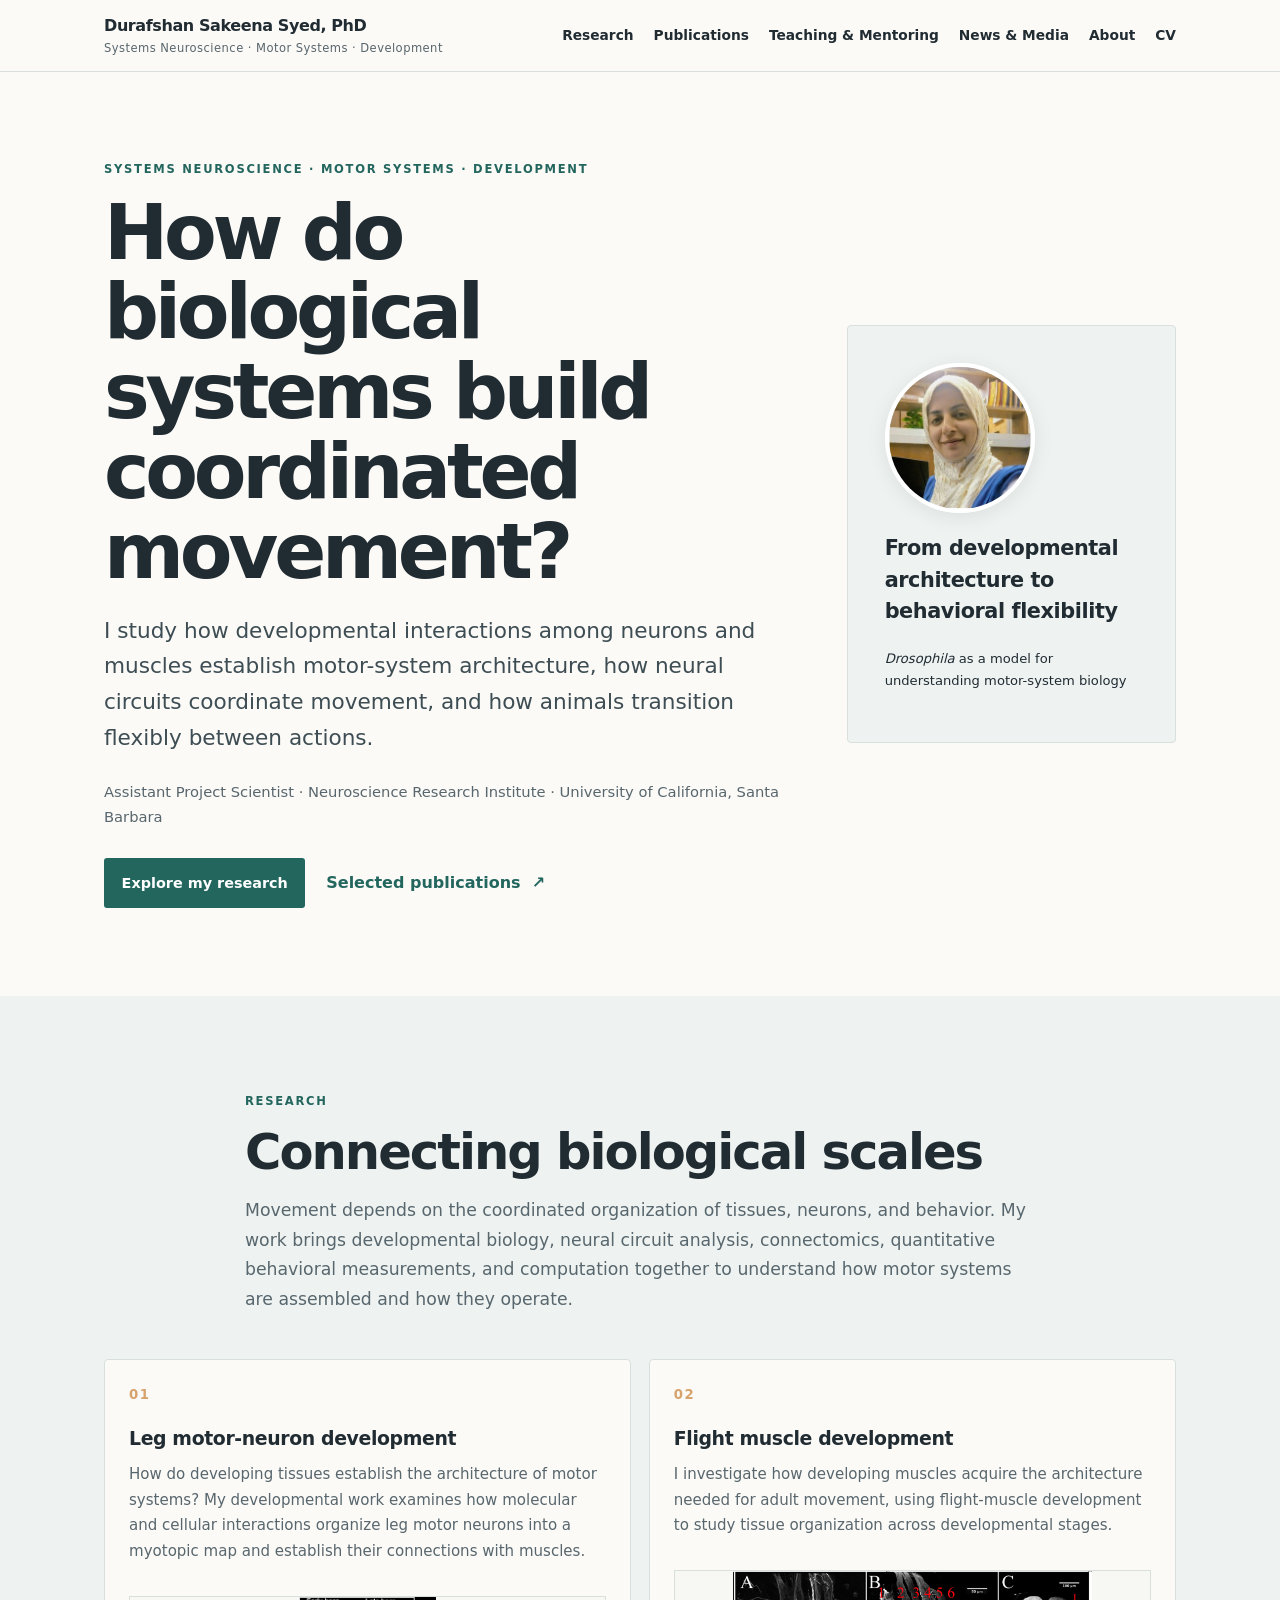
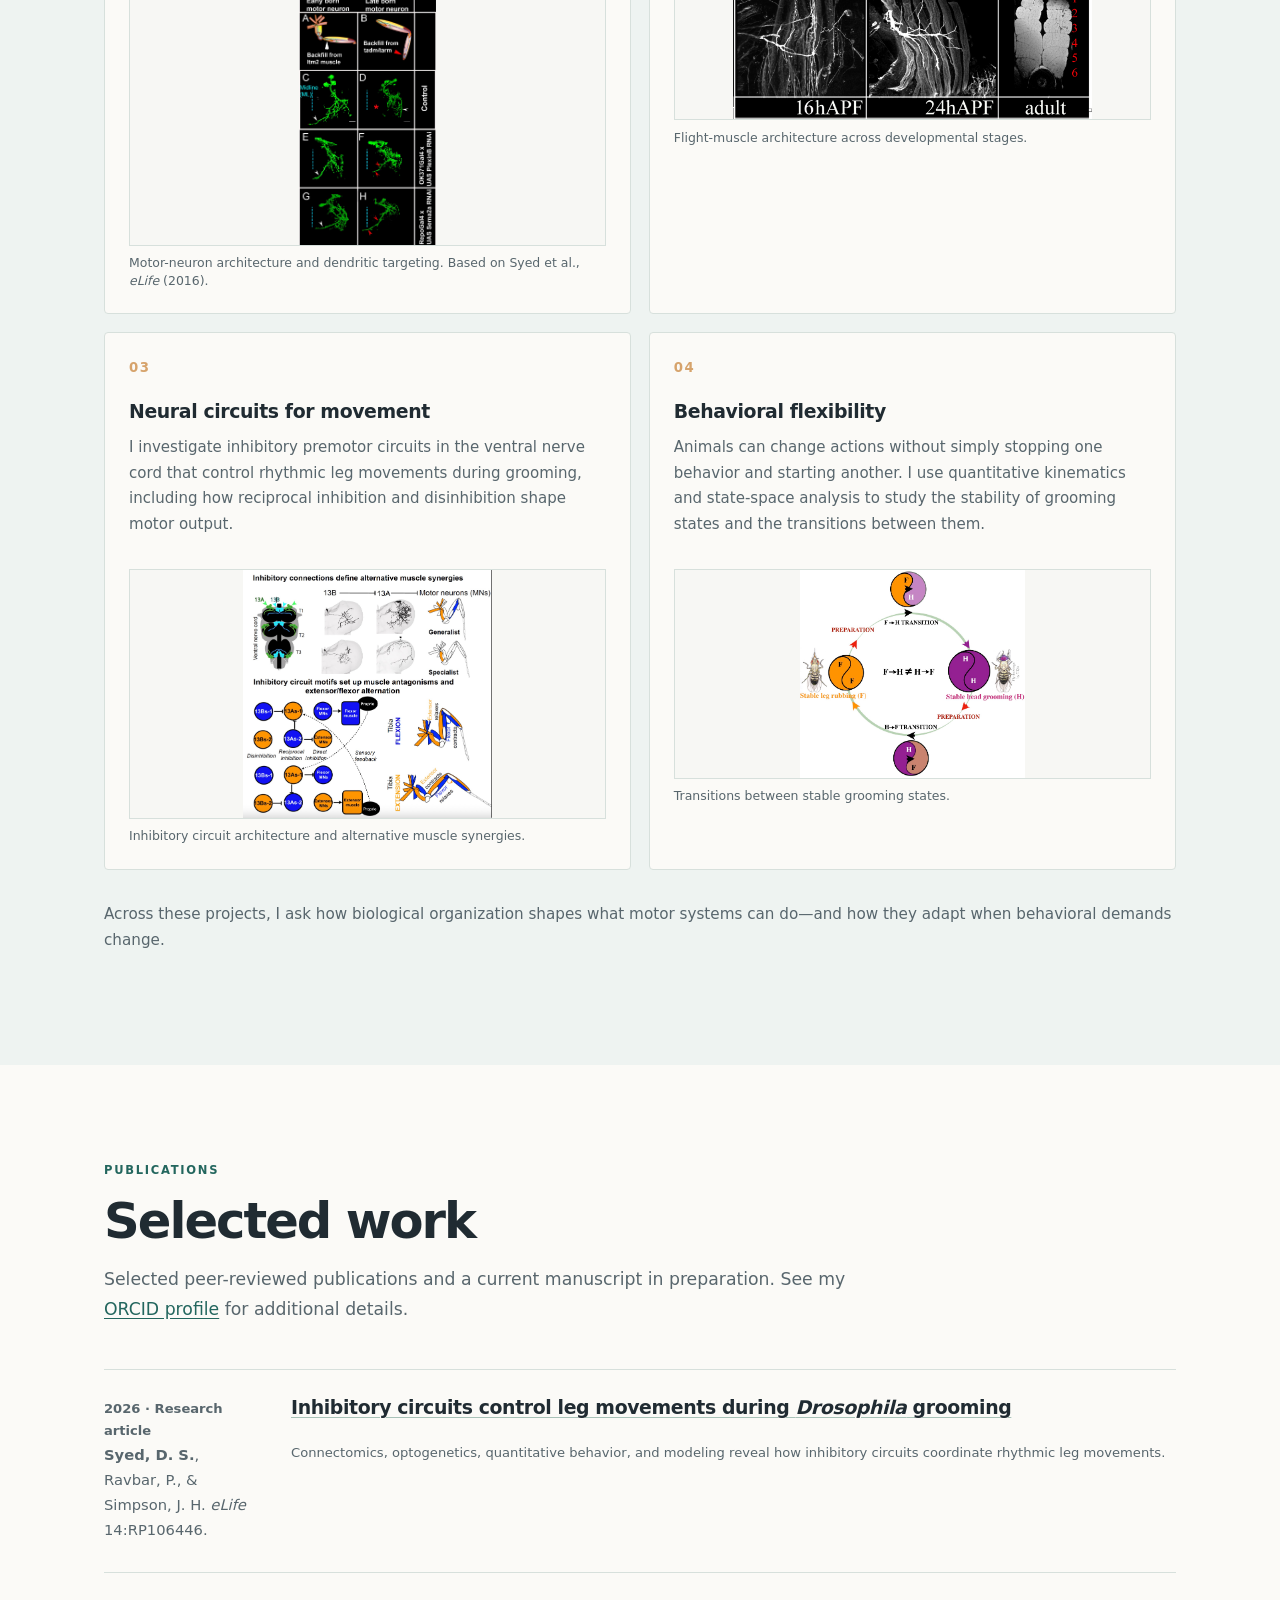
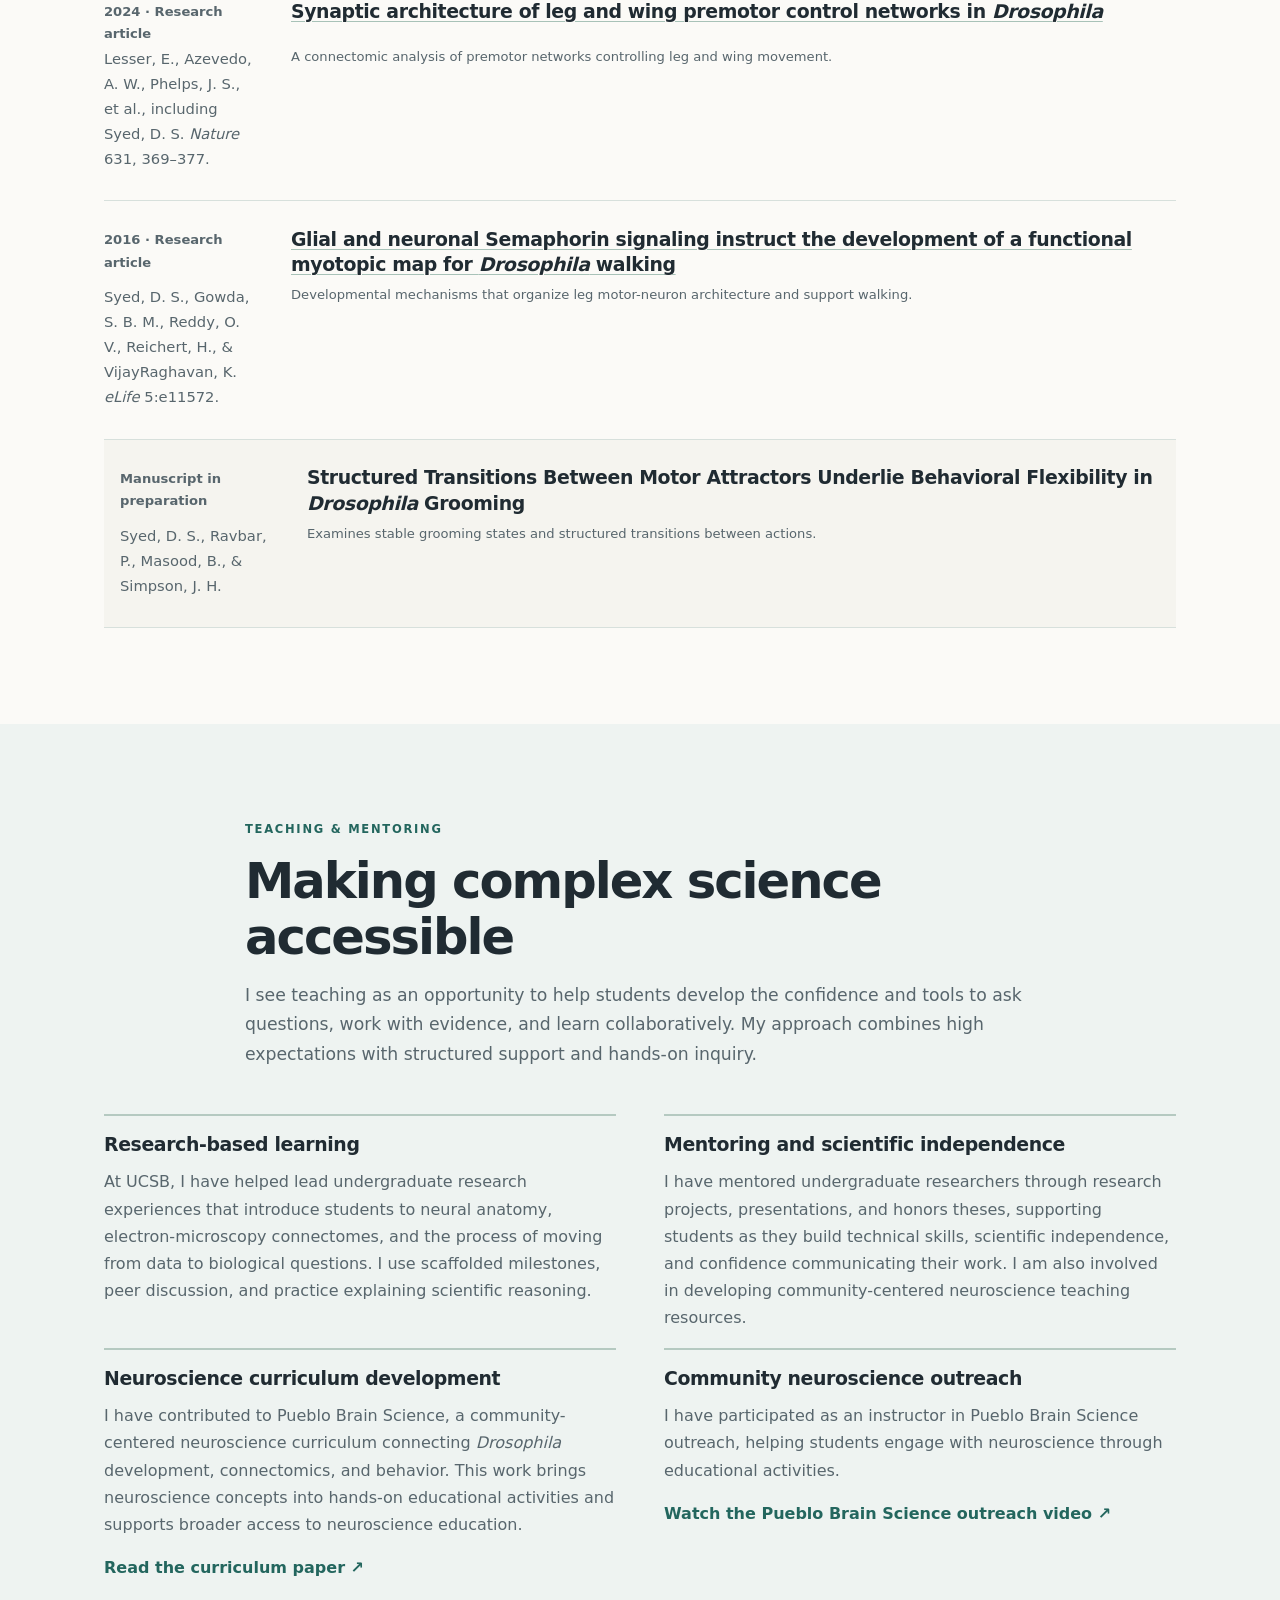
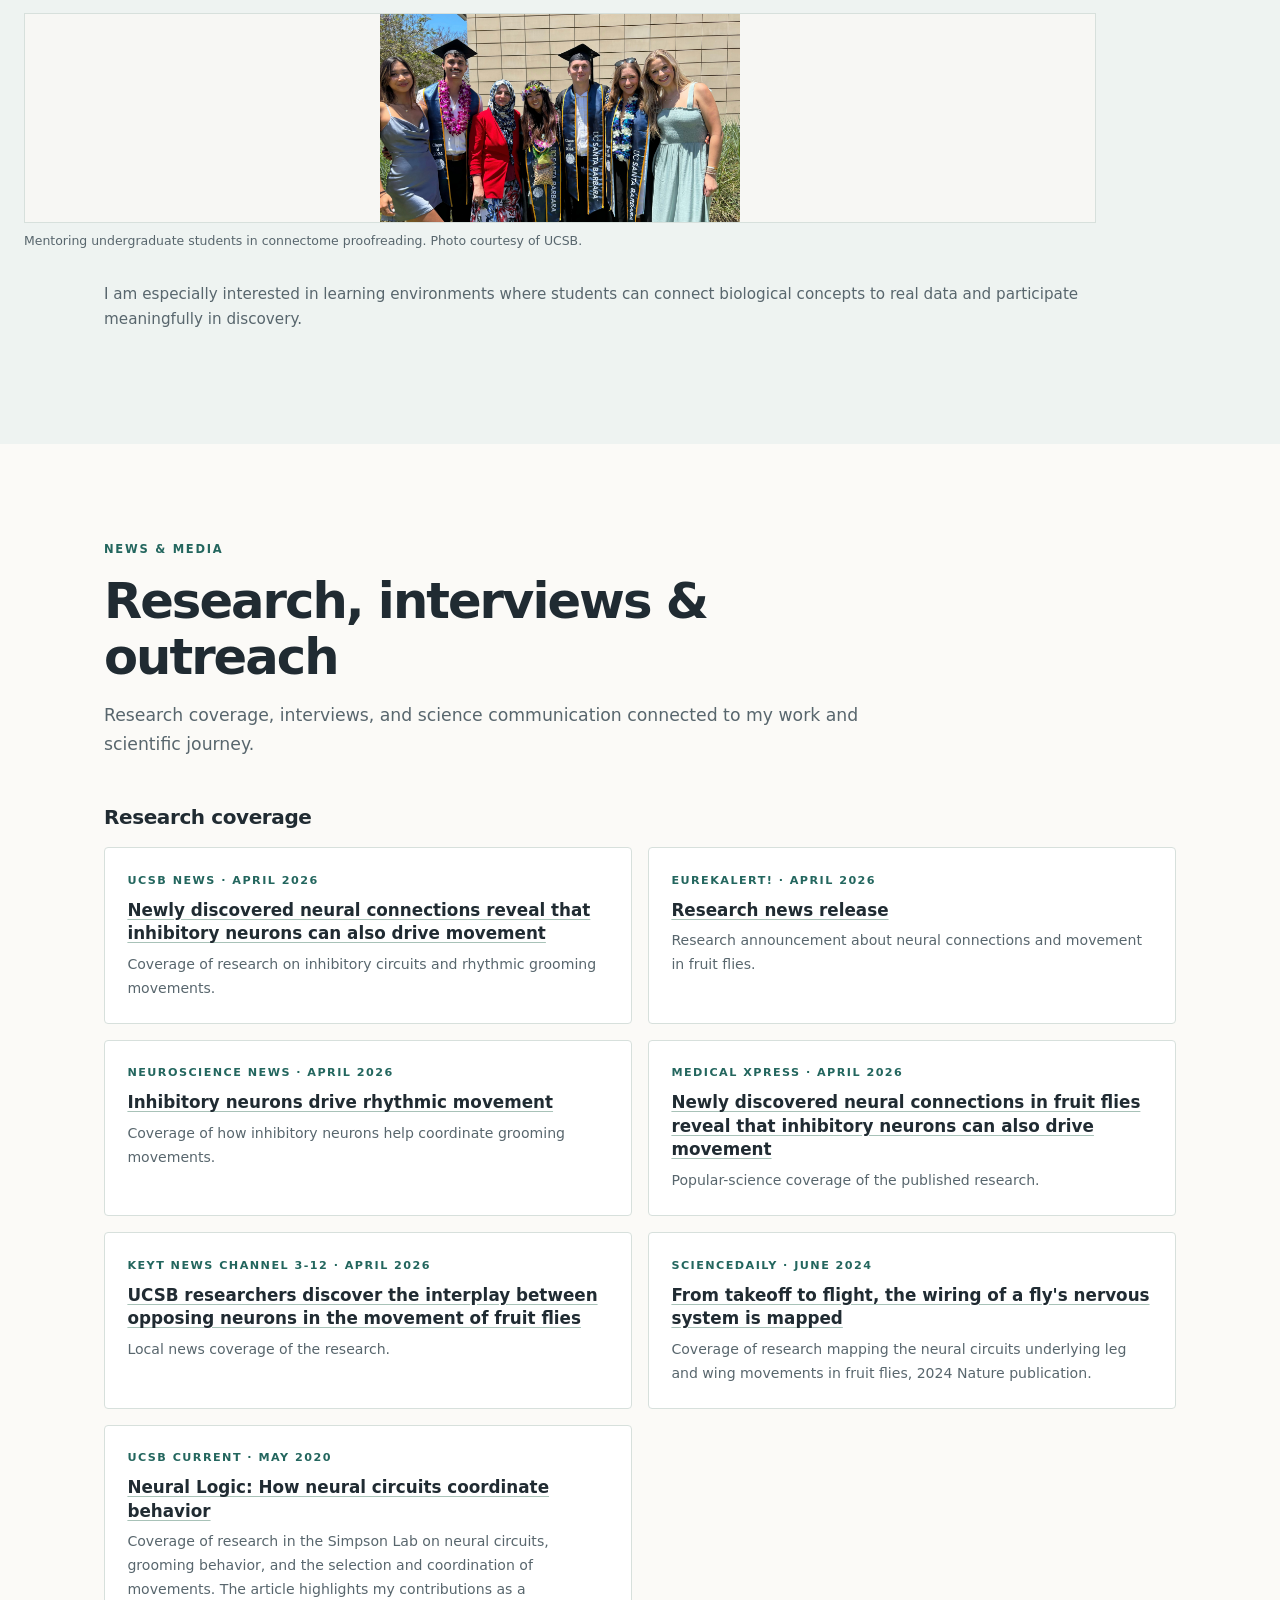
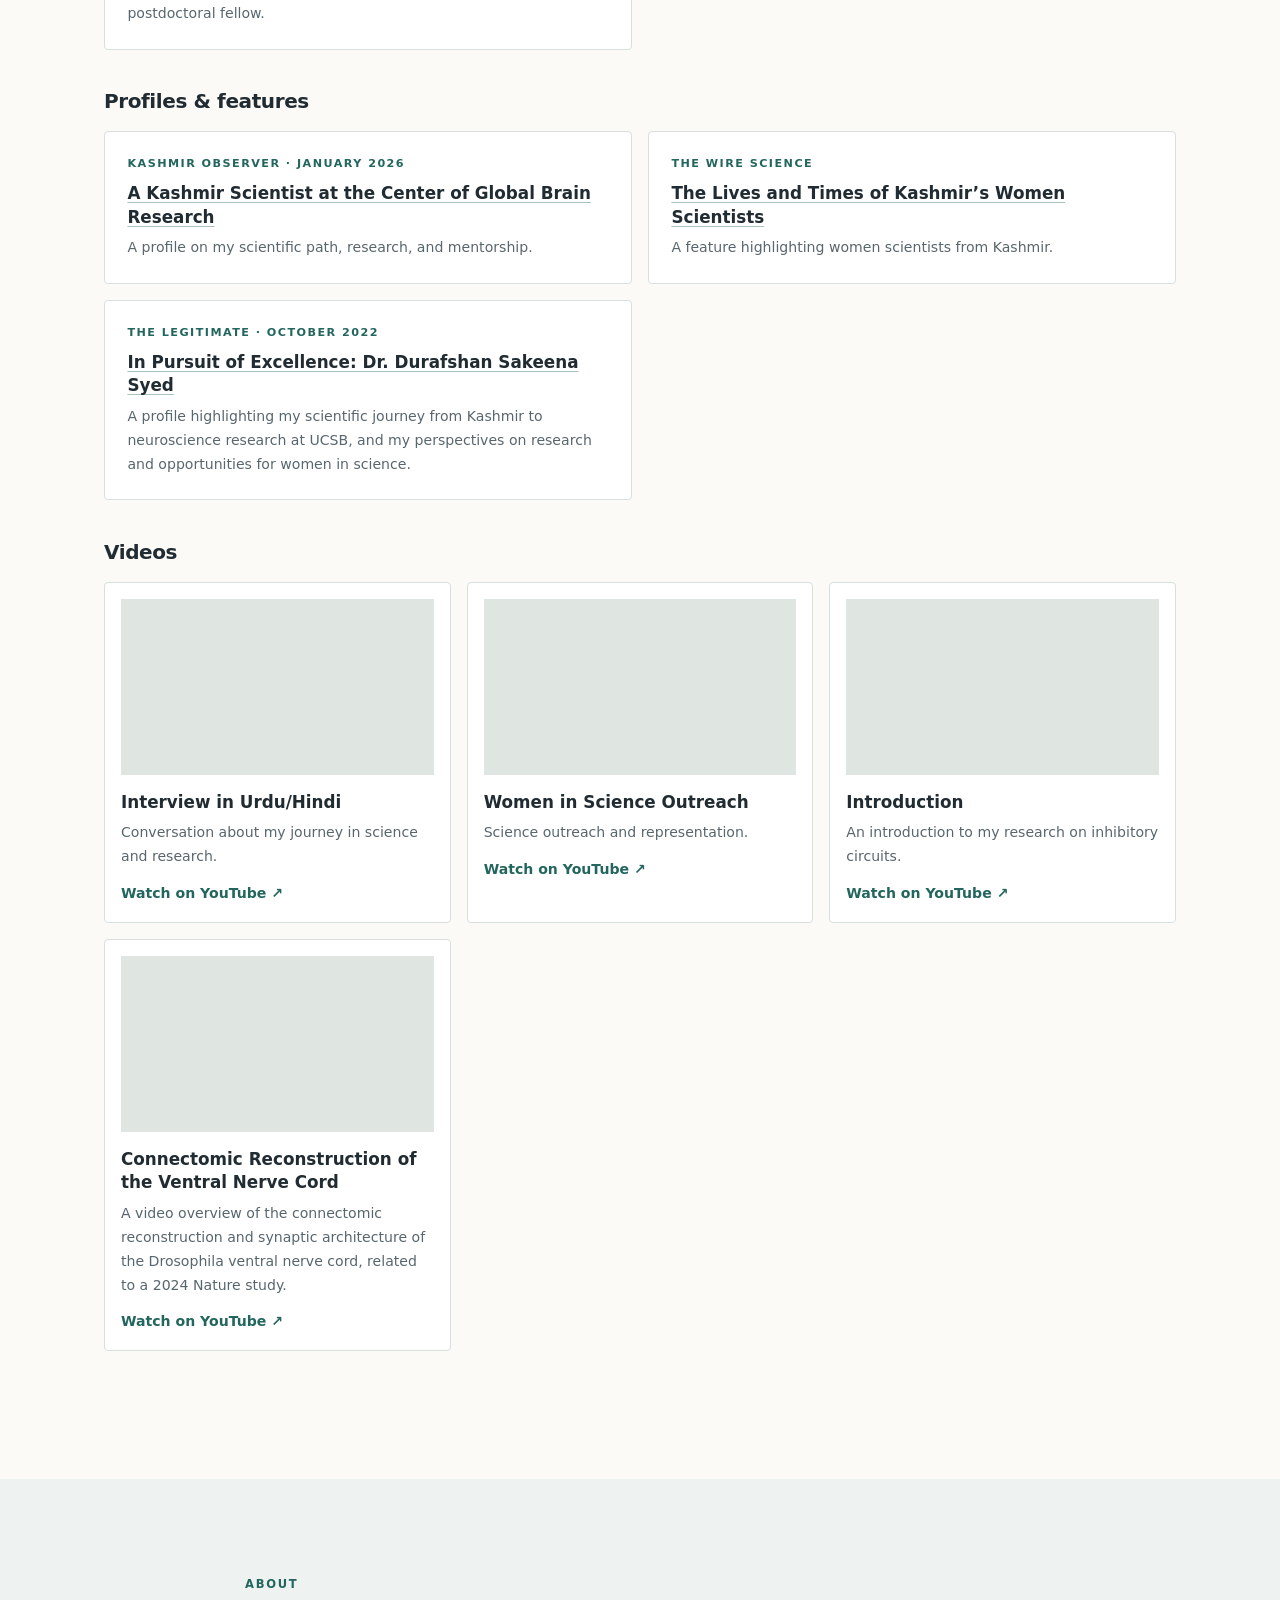
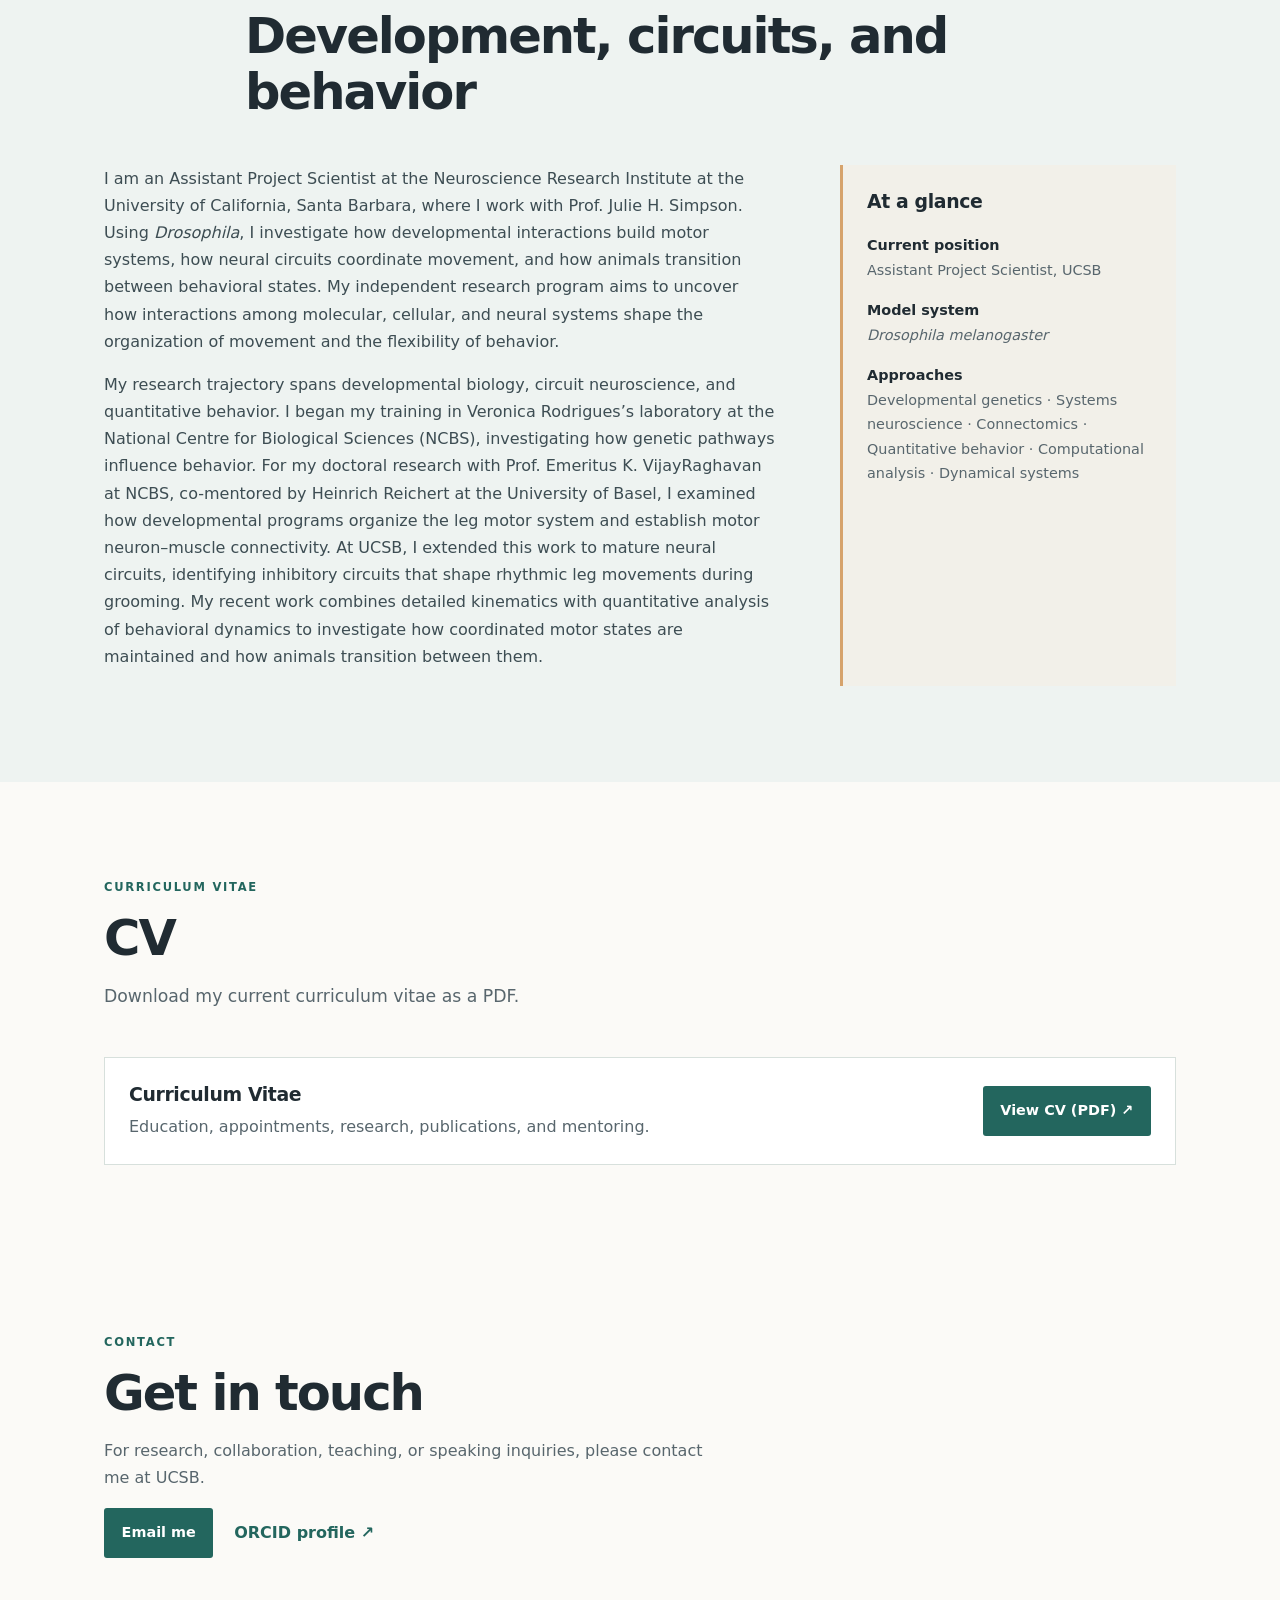
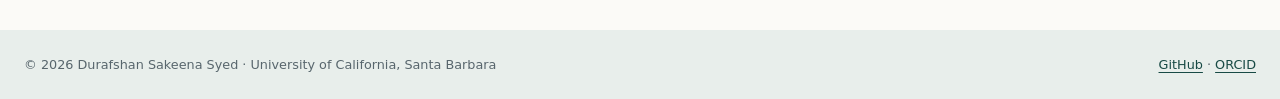
==== commit dc2117d7: "Update index.html" ====
--- a/index.html
+++ b/index.html
@@ -12,7 +12,7 @@
   <a class="skip-link" href="#main">Skip to content</a>
   <header class="site-header">
     <div class="header-inner">
-      <a class="wordmark" href="#home">Durafshan Sakeena Syed, PhD<span>Development · Neural Circuits · Behavior</span></a>
+      <a class="wordmark" href="#home">Durafshan Sakeena Syed, PhD<span>Systems Neuroscience · Motor Systems · Development</span></a>
       <button class="menu-toggle" aria-expanded="false" aria-controls="site-nav" aria-label="Toggle navigation">Menu</button>
       <nav id="site-nav" aria-label="Main navigation">
         <a href="#research">Research</a><a href="#publications">Publications</a><a href="#teaching">Teaching &amp; Mentoring</a><a href="#news">News &amp; Media</a><a href="#about">About</a><a href="#cv">CV</a>
@@ -23,7 +23,7 @@
   <main id="main">
     <section class="hero section" id="home">
       <div class="hero-copy">
-        <p class="eyebrow">Developmental neuroscience · Motor systems</p>
+        <p class="eyebrow">Systems neuroscience · Motor systems · Development</p>
         <h1>How do biological systems build coordinated movement?</h1>
         <p class="lead">I study how developmental interactions among neurons and muscles establish motor-system architecture, how neural circuits coordinate movement, and how animals transition flexibly between actions.</p>
         <p class="role">Assistant Project Scientist · Neuroscience Research Institute · University of California, Santa Barbara</p>
@@ -148,6 +148,20 @@
           <h4><a href="https://keyt.com/news/santa-barbara-s-county/2026/04/14/ucsb-researchers-discover-the-interplay-between-opposing-neurons-in-the-movement-of-fruit-flies/" target="_blank" rel="noopener noreferrer">UCSB researchers discover the interplay between opposing neurons in the movement of fruit flies</a></h4>
           <p>Local news coverage of the research.</p>
         </article>
+
+        <article class="media-item">
+          <p class="media-type">ScienceDaily · June 2024</p>
+          <h4>
+            <a href="https://www.sciencedaily.com/releases/2024/06/240626152203.htm"
+               target="_blank" rel="noopener noreferrer">
+              From takeoff to flight, the wiring of a fly's nervous system is mapped
+            </a>
+          </h4>
+          <p>
+            Coverage of research mapping the neural circuits underlying leg and wing
+            movements in fruit flies, 2024 Nature publication.
+          </p>
+        </article>
         
         <article class="media-item">
           <p class="media-type">UCSB Current · May 2020</p>
@@ -204,11 +218,34 @@
         <iframe src="https://www.youtube-nocookie.com/embed/V5svm19l1yQ" title="Introduction to Durafshan Sakeena Syed" loading="lazy" allow="accelerometer; autoplay; clipboard-write; encrypted-media; gyroscope; picture-in-picture; web-share" referrerpolicy="strict-origin-when-cross-origin" allowfullscreen></iframe>
       </div>
       <h4>Introduction</h4>
-      <p>An introduction to me and my research.</p>
+      <p>An introduction to my research on inhibitory circuits.</p>
       <a class="text-link" href="https://www.youtube.com/watch?v=V5svm19l1yQ" target="_blank" rel="noopener noreferrer">Watch on YouTube ↗</a>
     </article>
-  </div>
-</section>
+
+    <article class="video-card">
+      <div class="video-frame">
+        <iframe
+          src="https://www.youtube-nocookie.com/embed/8W-p_mFYm7w"
+          title="Connectomic reconstruction and synaptic architecture of the Drosophila ventral nerve cord"
+          loading="lazy"
+          allow="accelerometer; autoplay; clipboard-write; encrypted-media; gyroscope; picture-in-picture; web-share"
+          referrerpolicy="strict-origin-when-cross-origin"
+          allowfullscreen>
+        </iframe>
+      </div>
+      <h4>Connectomic Reconstruction of the Ventral Nerve Cord</h4>
+      <p>
+        A video overview of the connectomic reconstruction and synaptic
+        architecture of the Drosophila ventral nerve cord, related to a 2024 Nature study.
+      </p>
+      <a class="text-link"
+         href="https://youtu.be/8W-p_mFYm7w"
+         target="_blank" rel="noopener noreferrer">
+        Watch on YouTube ↗
+      </a>
+    </article>
+      </div>
+    </section>
 
     <section class="section section-tint" id="about">
       <div class="section-heading"><p class="eyebrow">About</p><h2>Development, circuits, and behavior</h2></div>
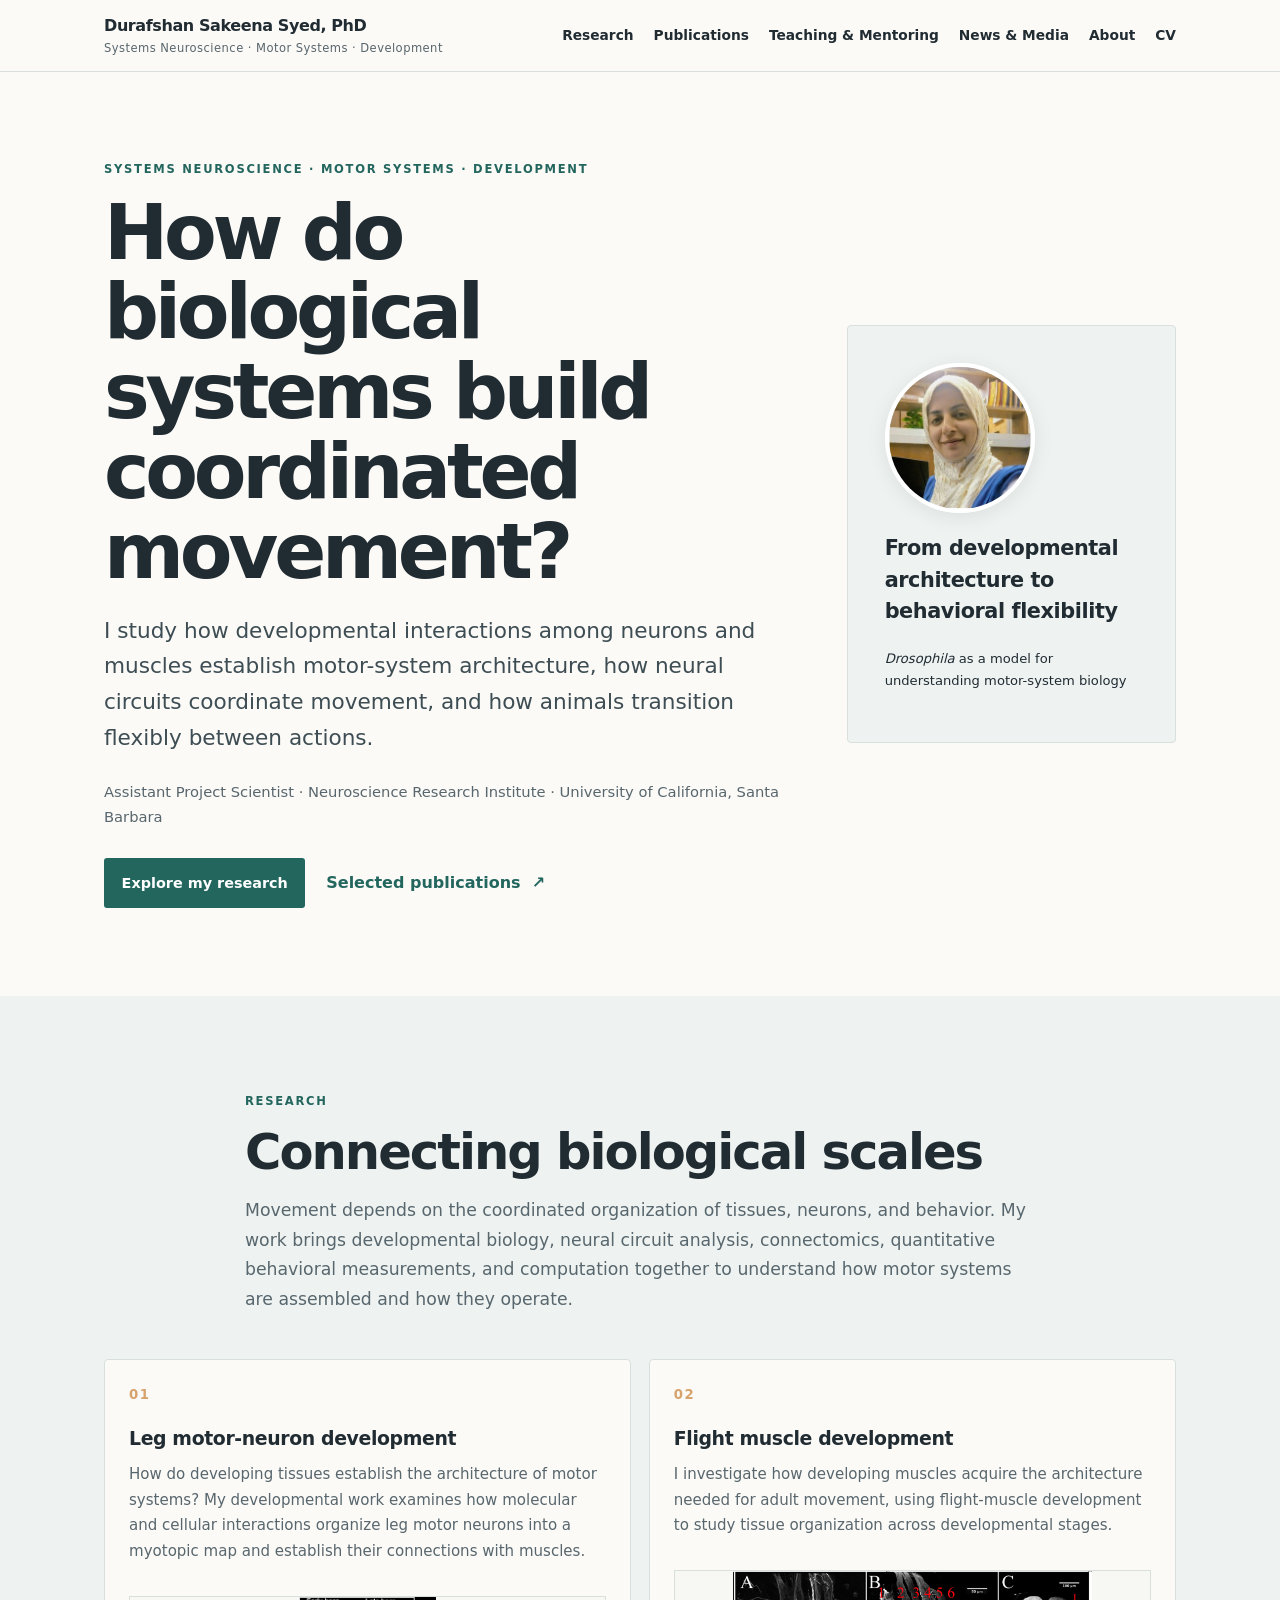
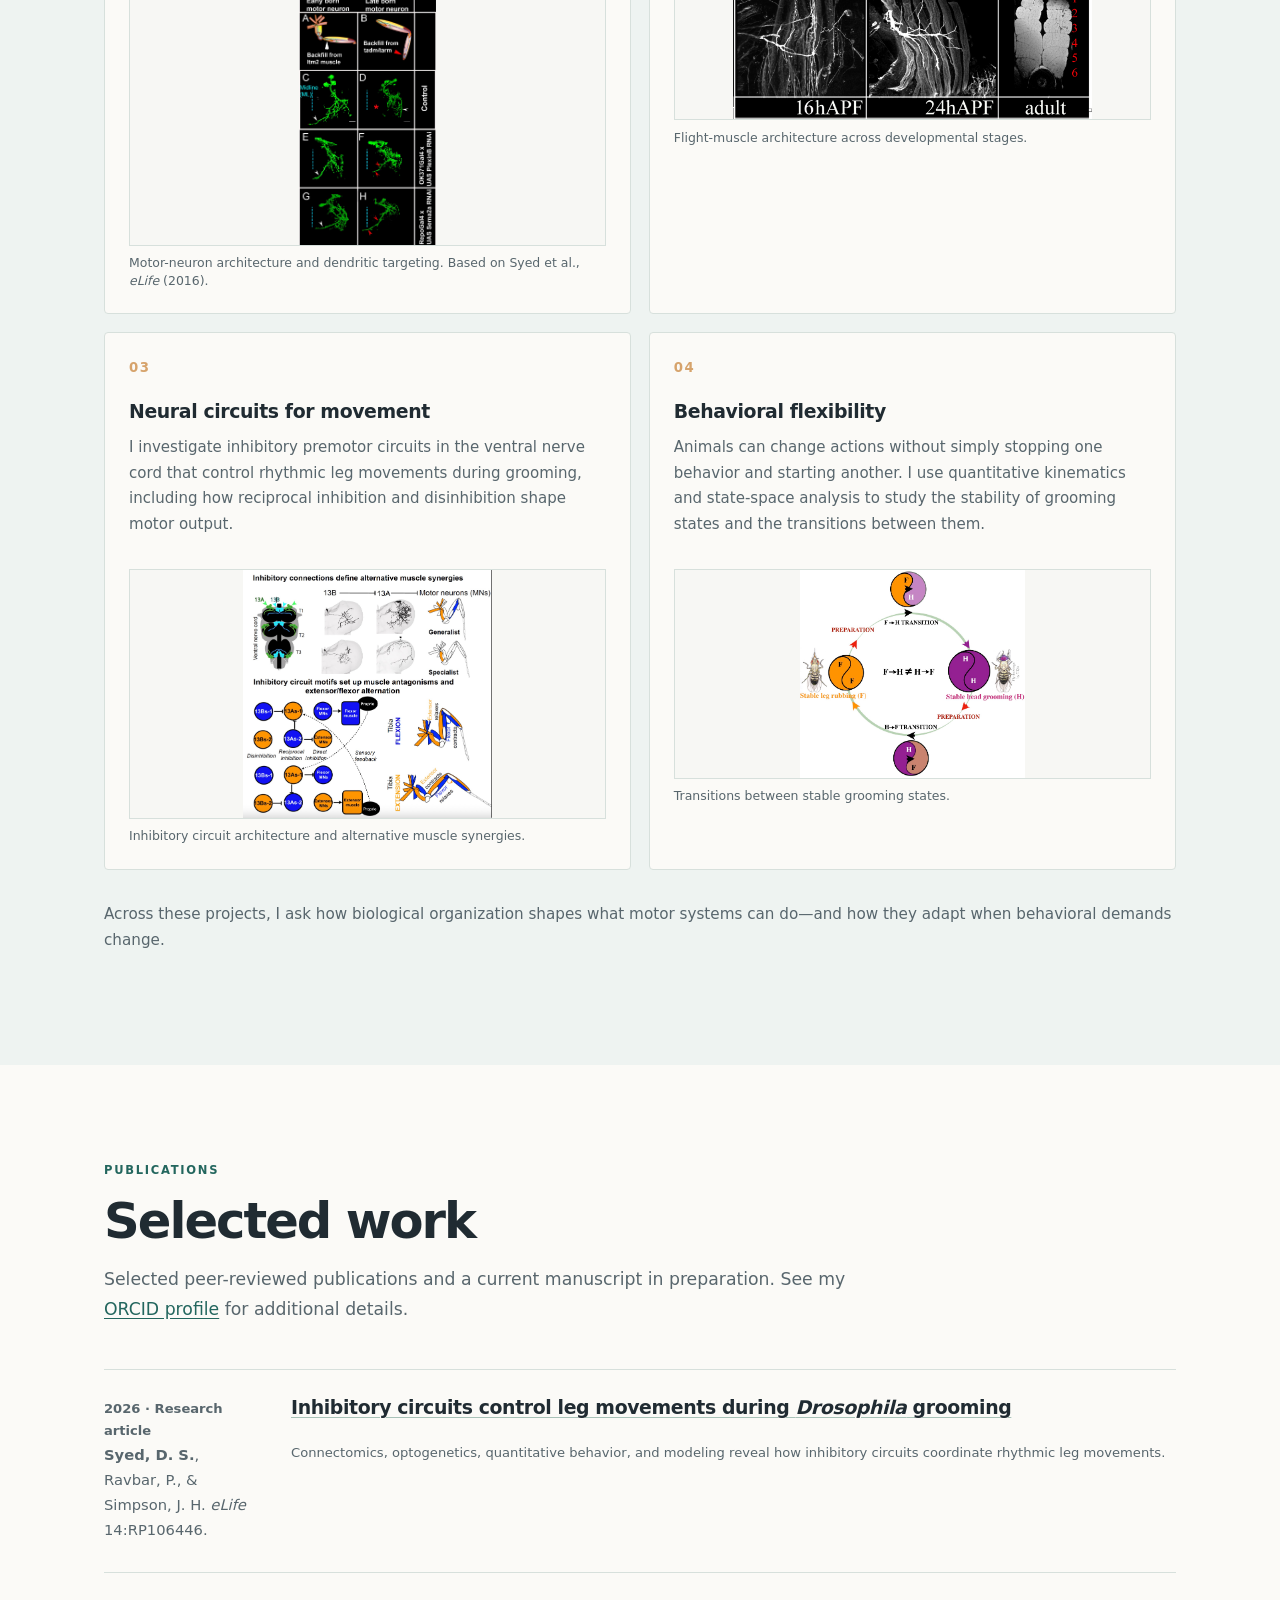
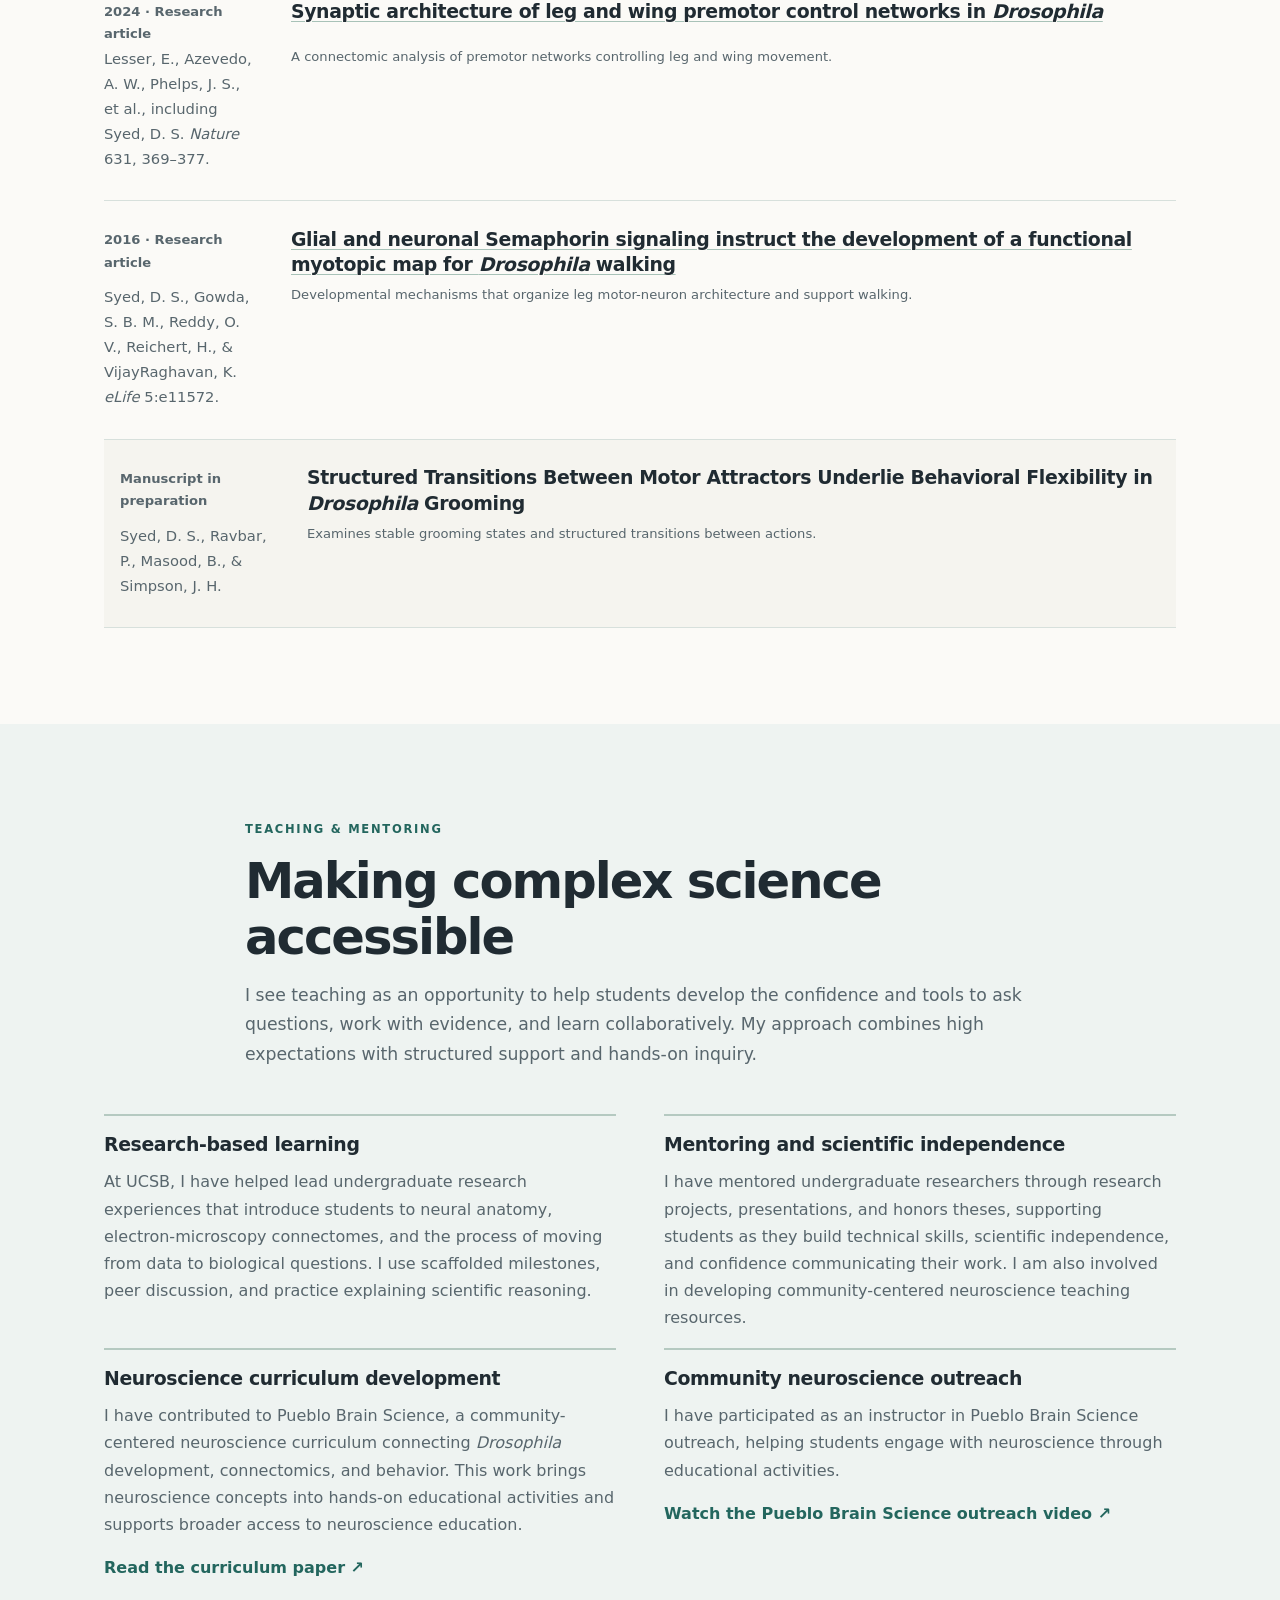
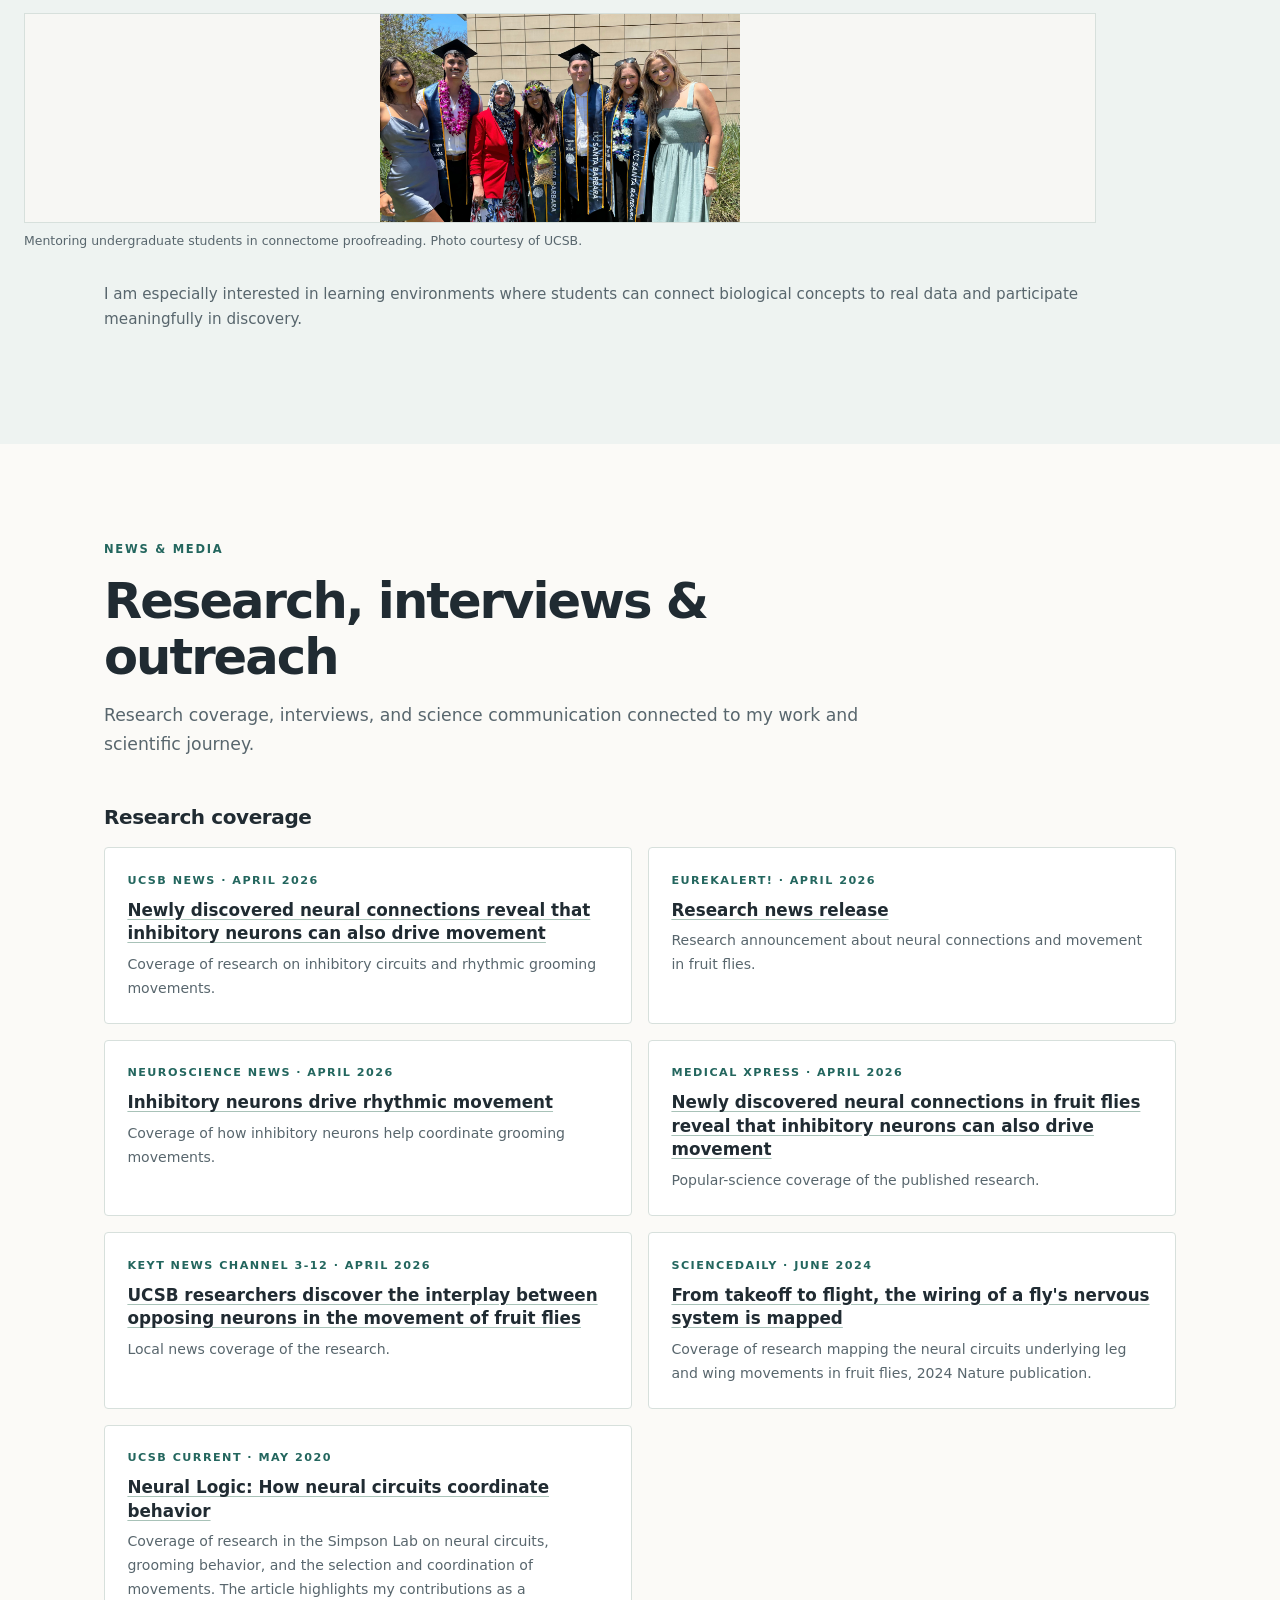
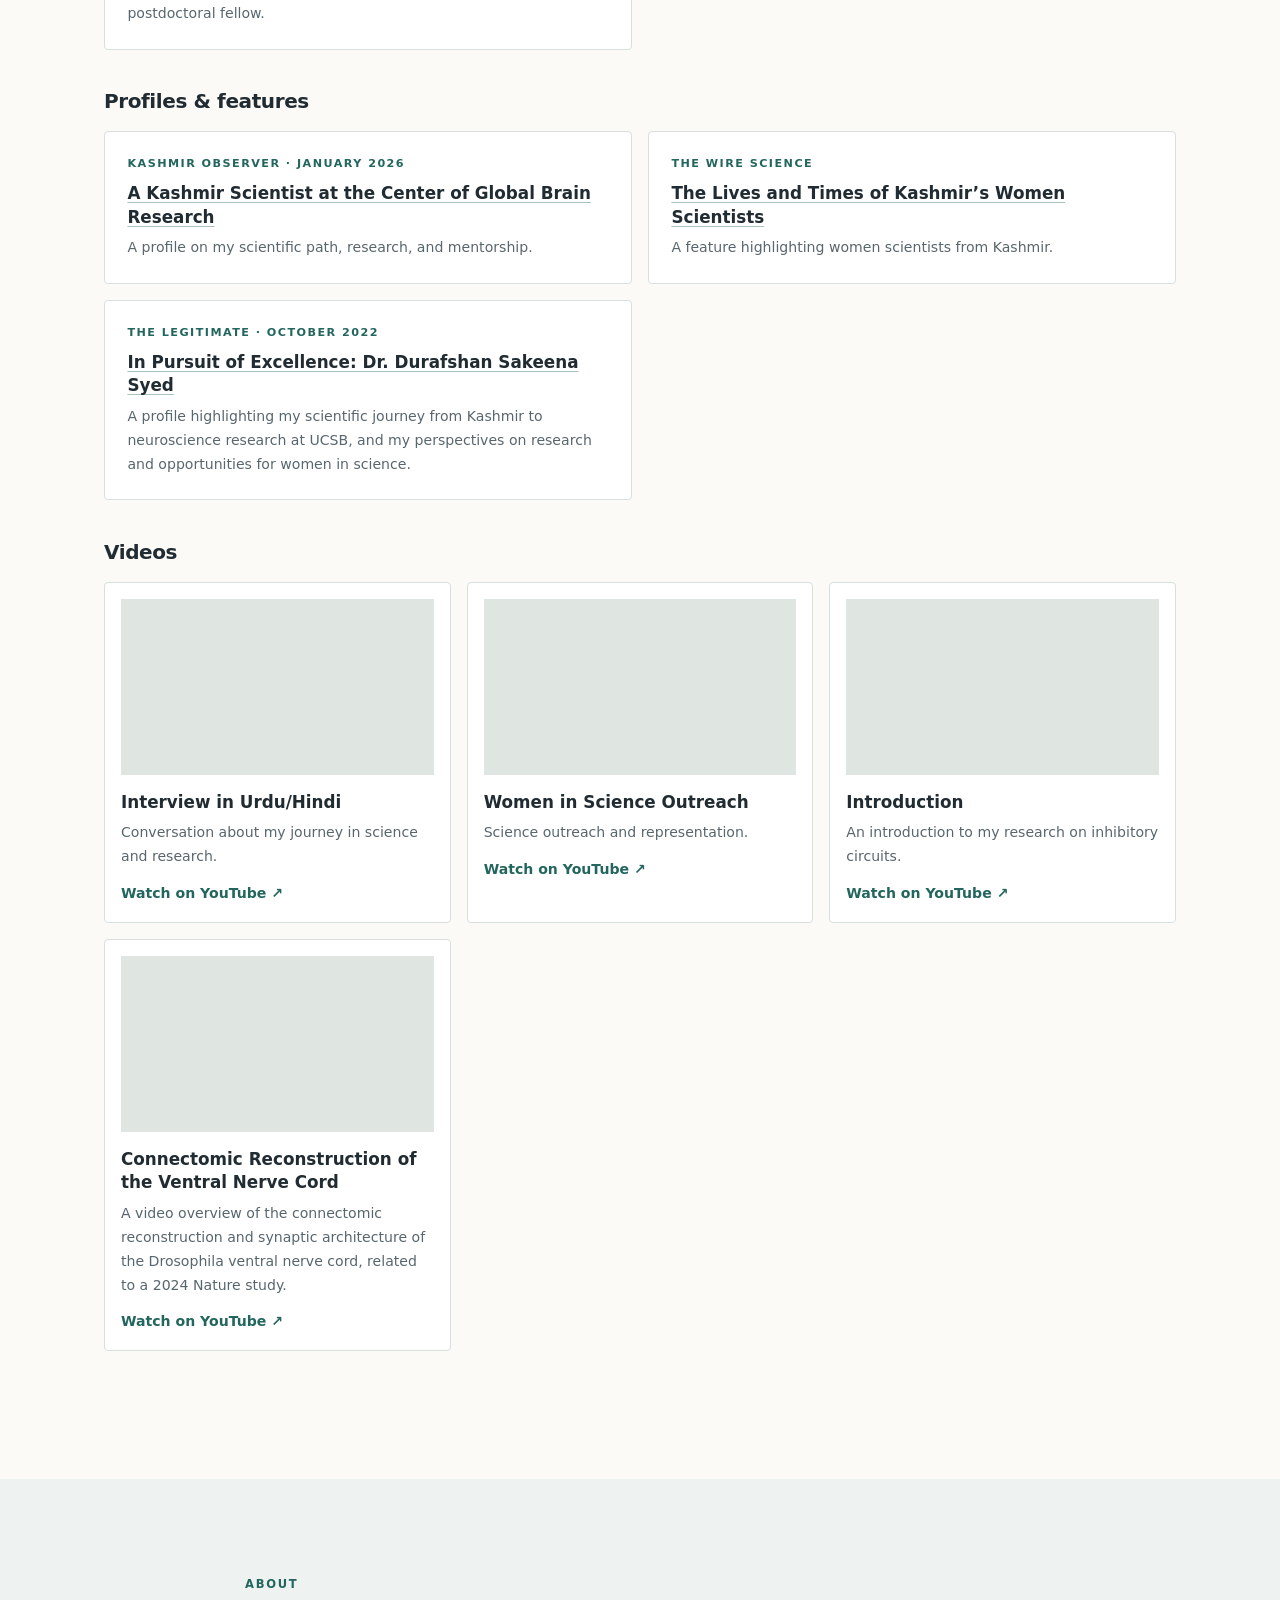
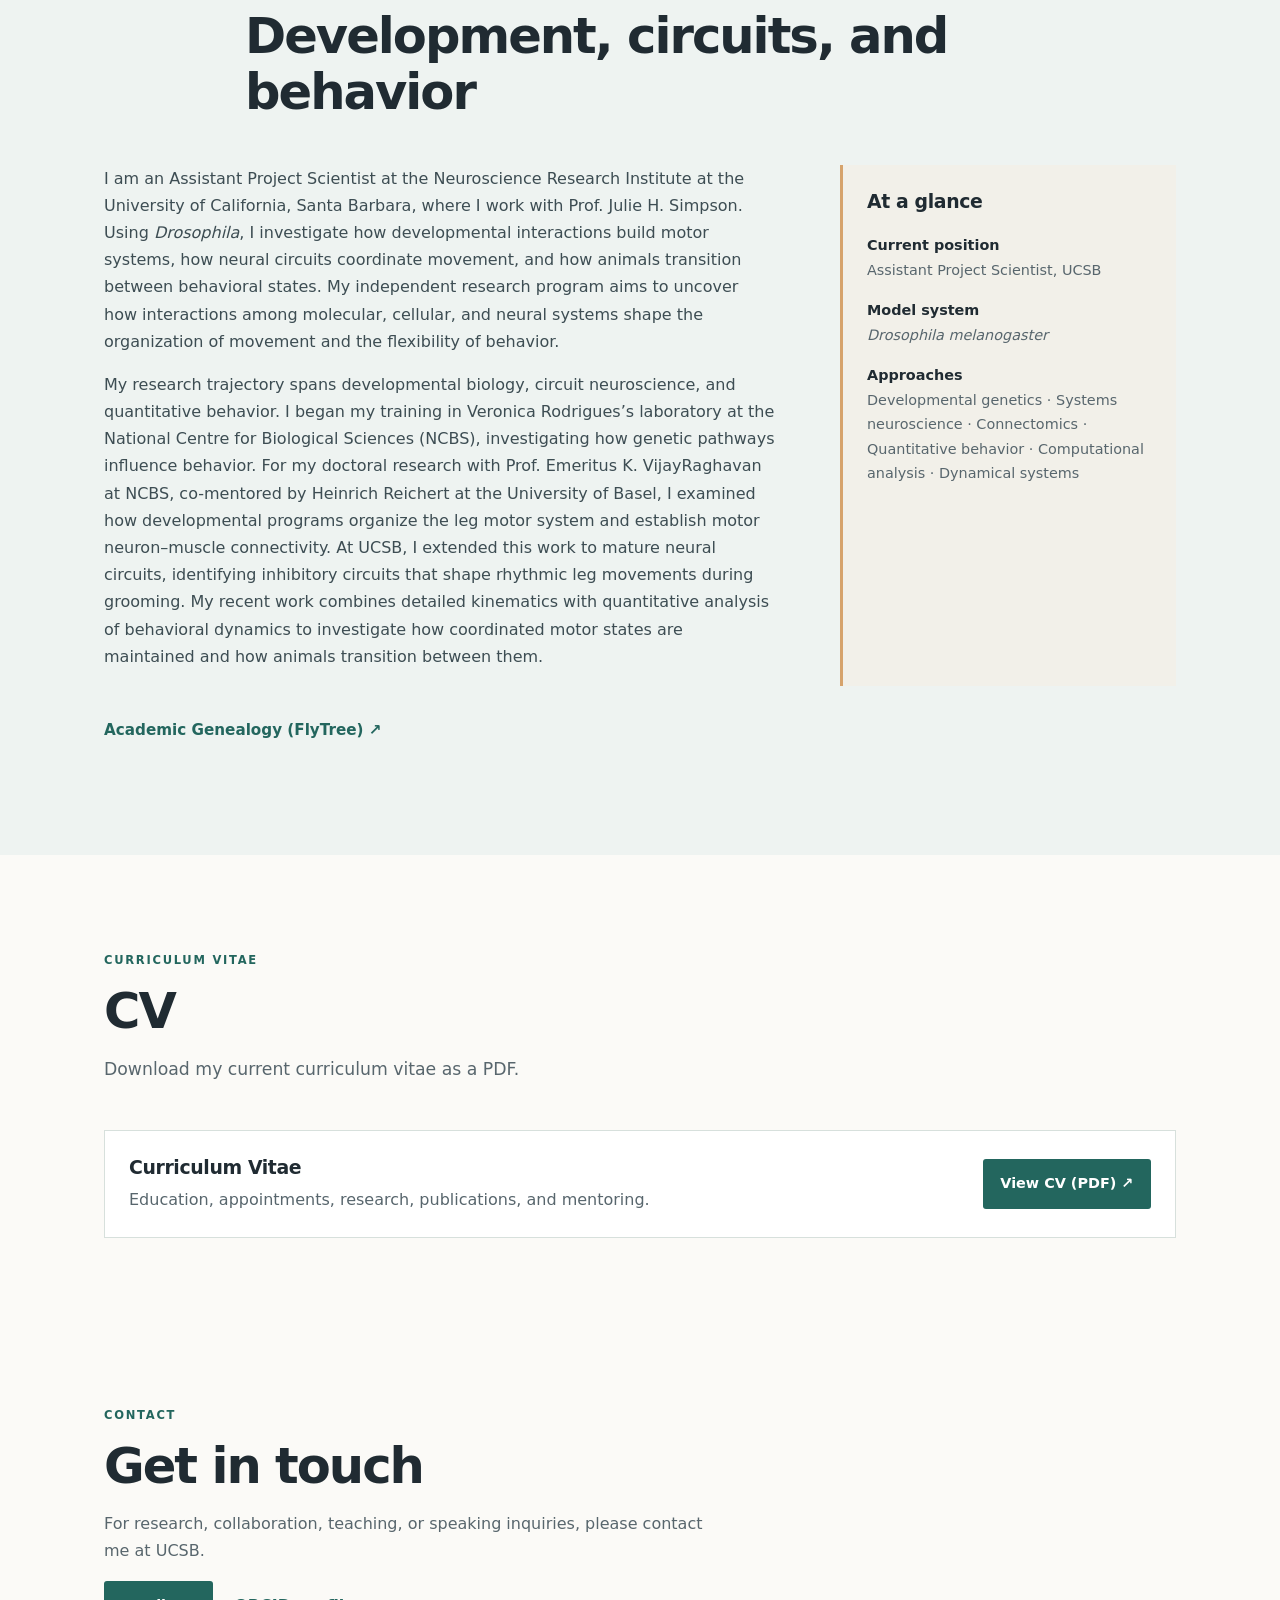
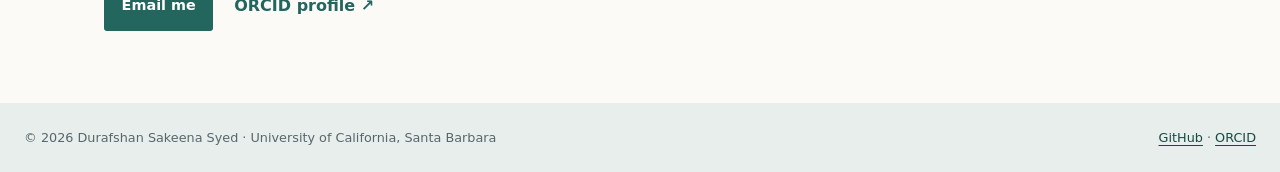
==== commit aa2976d1: "Update index.html" ====
--- a/index.html
+++ b/index.html
@@ -250,6 +250,15 @@
     <section class="section section-tint" id="about">
       <div class="section-heading"><p class="eyebrow">About</p><h2>Development, circuits, and behavior</h2></div>
       <div class="about-layout"><div><p>I am an Assistant Project Scientist at the Neuroscience Research Institute at the University of California, Santa Barbara, where I work with Prof. Julie H. Simpson. Using <em>Drosophila</em>, I investigate how developmental interactions build motor systems, how neural circuits coordinate movement, and how animals transition between behavioral states. My independent research program aims to uncover how interactions among molecular, cellular, and neural systems shape the organization of movement and the flexibility of behavior.</p><p>My research trajectory spans developmental biology, circuit neuroscience, and quantitative behavior. I began my training in Veronica Rodrigues’s laboratory at the National Centre for Biological Sciences (NCBS), investigating how genetic pathways influence behavior. For my doctoral research with Prof. Emeritus K. VijayRaghavan at NCBS, co-mentored by Heinrich Reichert at the University of Basel, I examined how developmental programs organize the leg motor system and establish motor neuron–muscle connectivity. At UCSB, I extended this work to mature neural circuits, identifying inhibitory circuits that shape rhythmic leg movements during grooming. My recent work combines detailed kinematics with quantitative analysis of behavioral dynamics to investigate how coordinated motor states are maintained and how animals transition between them.</p></div><aside class="about-facts"><h3>At a glance</h3><p><strong>Current position</strong><br>Assistant Project Scientist, UCSB</p><p><strong>Model system</strong><br><em>Drosophila melanogaster</em></p><p><strong>Approaches</strong><br>Developmental genetics · Systems neuroscience · Connectomics · Quantitative behavior · Computational analysis · Dynamical systems</p></aside></div>
+      <p class="note-line">
+        <a class="text-link"
+           href="https://academictree.org/flytree/tree.php?pid=706421"
+           target="_blank"
+           rel="noopener noreferrer">
+          Academic Genealogy (FlyTree) ↗
+        </a>
+      </p>
+      
     </section>
 
     <section class="section" id="cv"><div class="section-heading"><p class="eyebrow">Curriculum vitae</p><h2>CV</h2><p class="section-intro">Download my current curriculum vitae as a PDF.</p></div><div class="cv-card"><div><h3>Curriculum Vitae</h3><p>Education, appointments, research, publications, and mentoring.</p></div><a class="button" href="cv.pdf" target="_blank" rel="noopener">View CV (PDF) ↗</a></div></section>
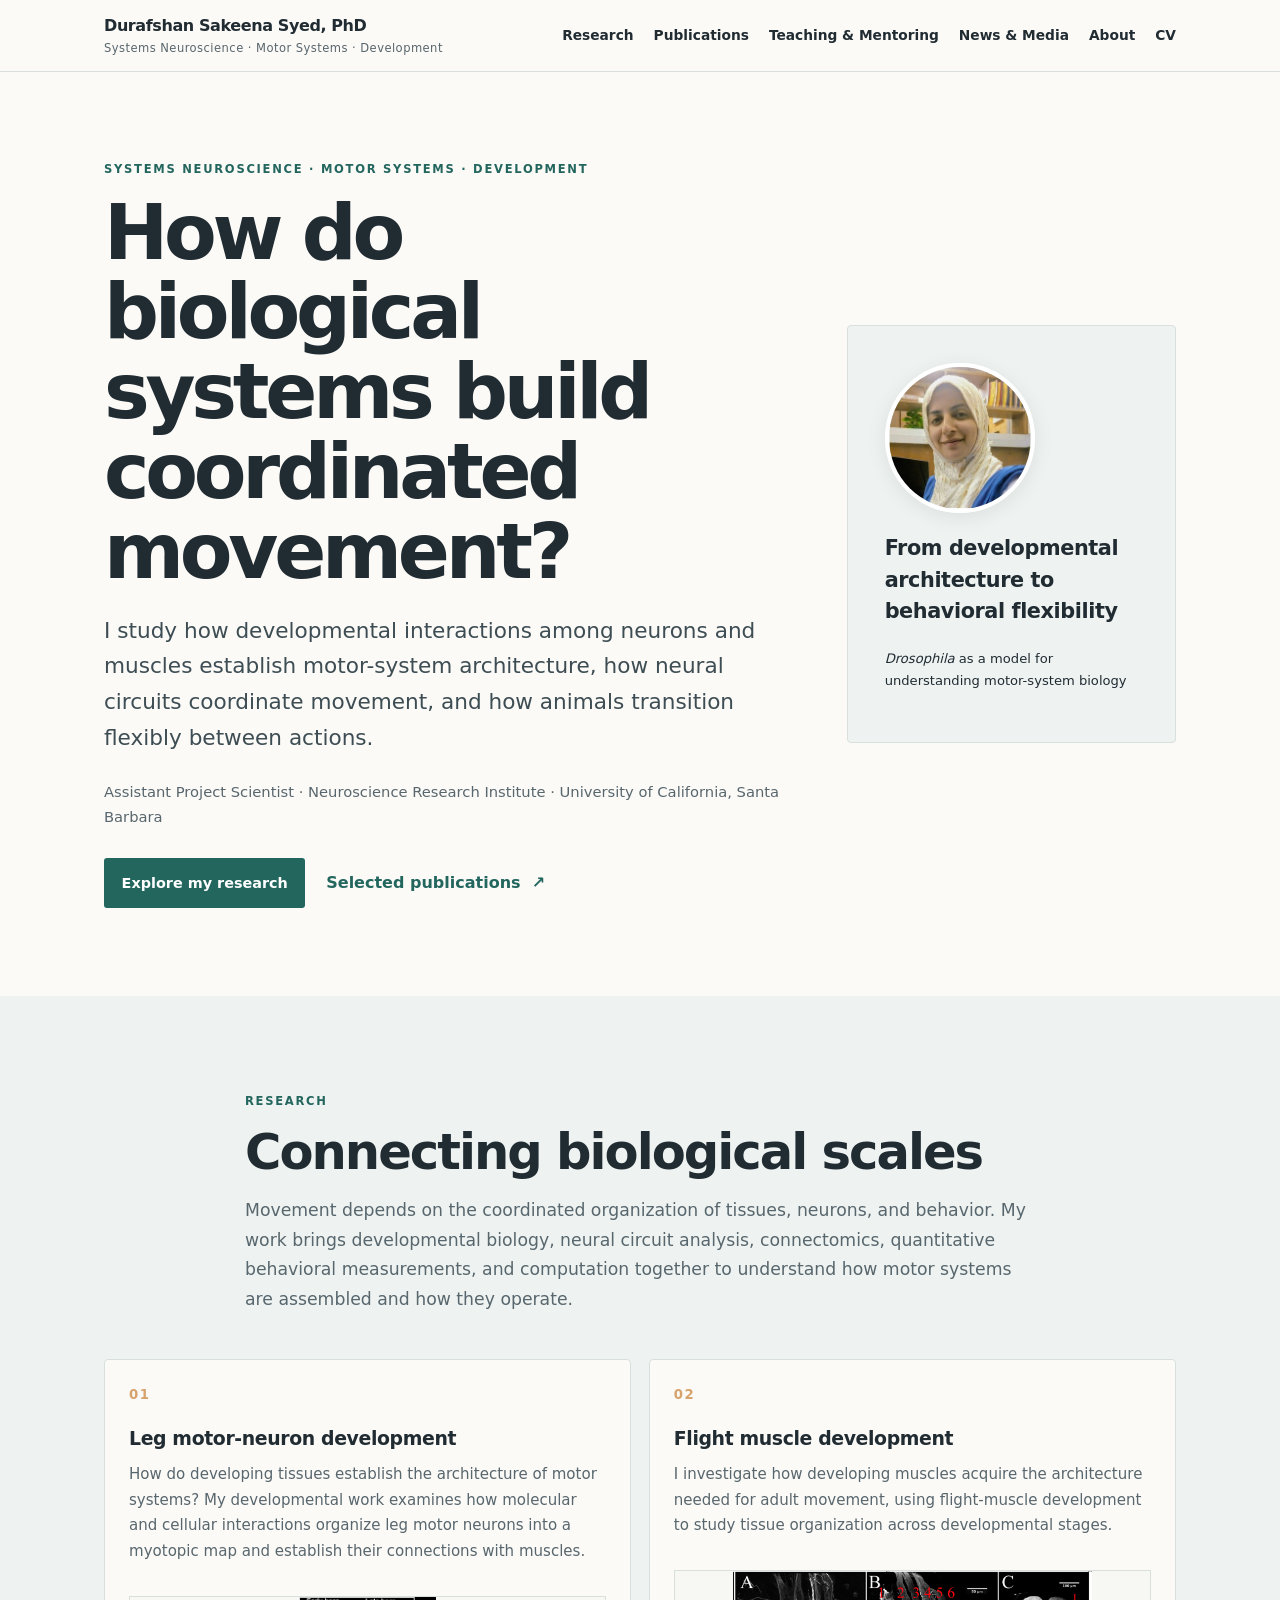
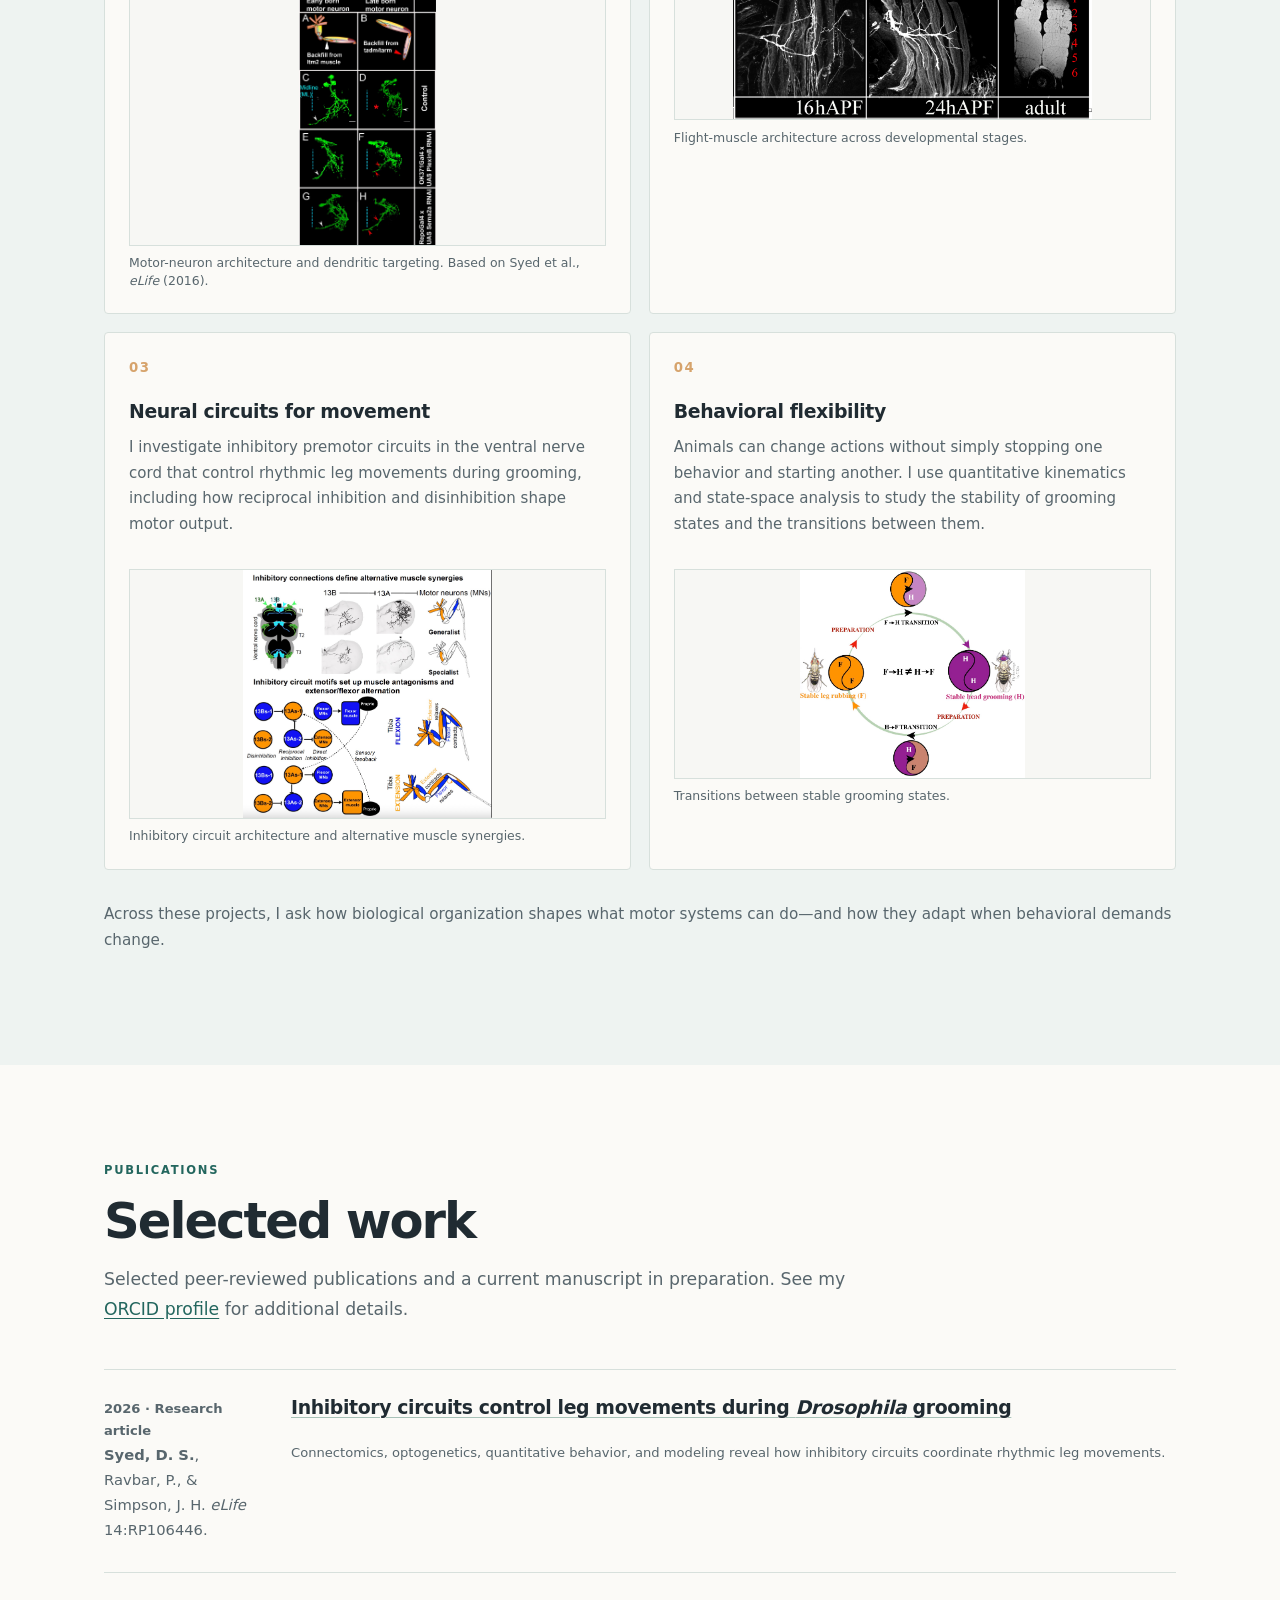
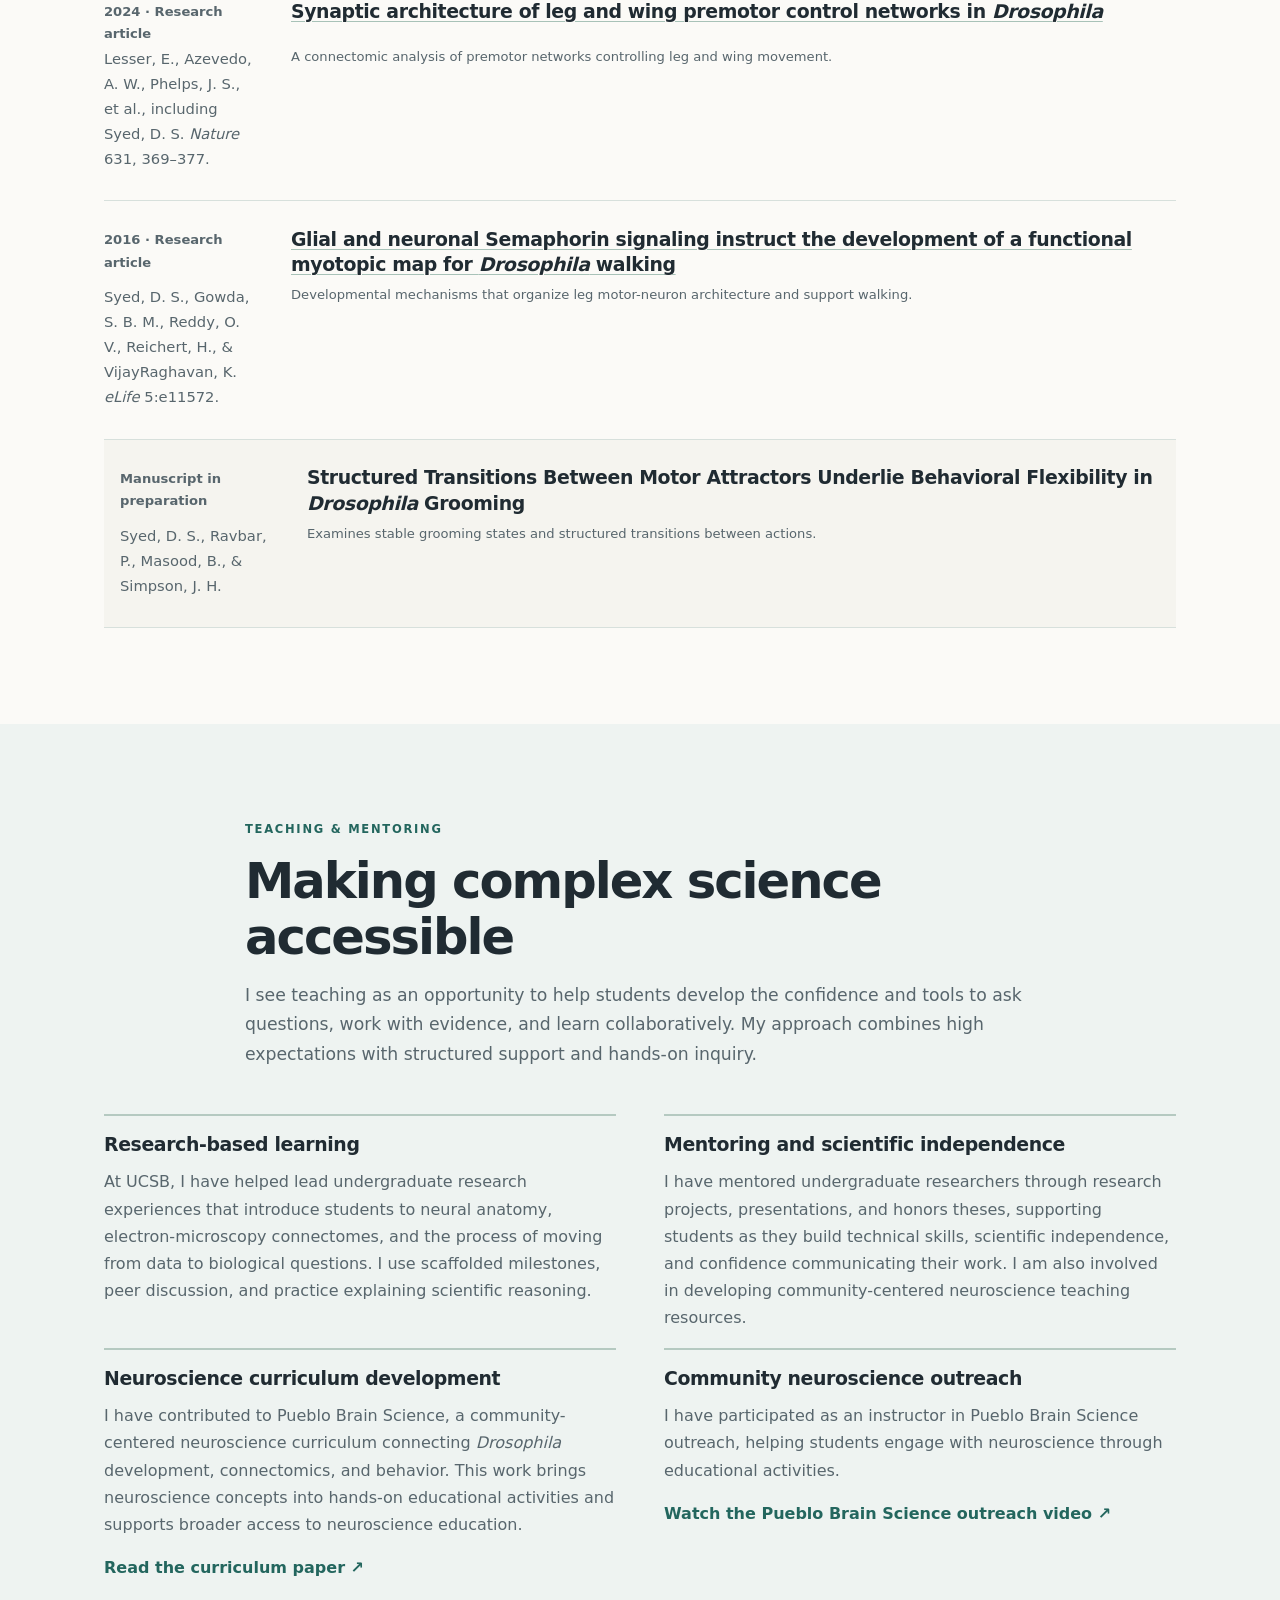
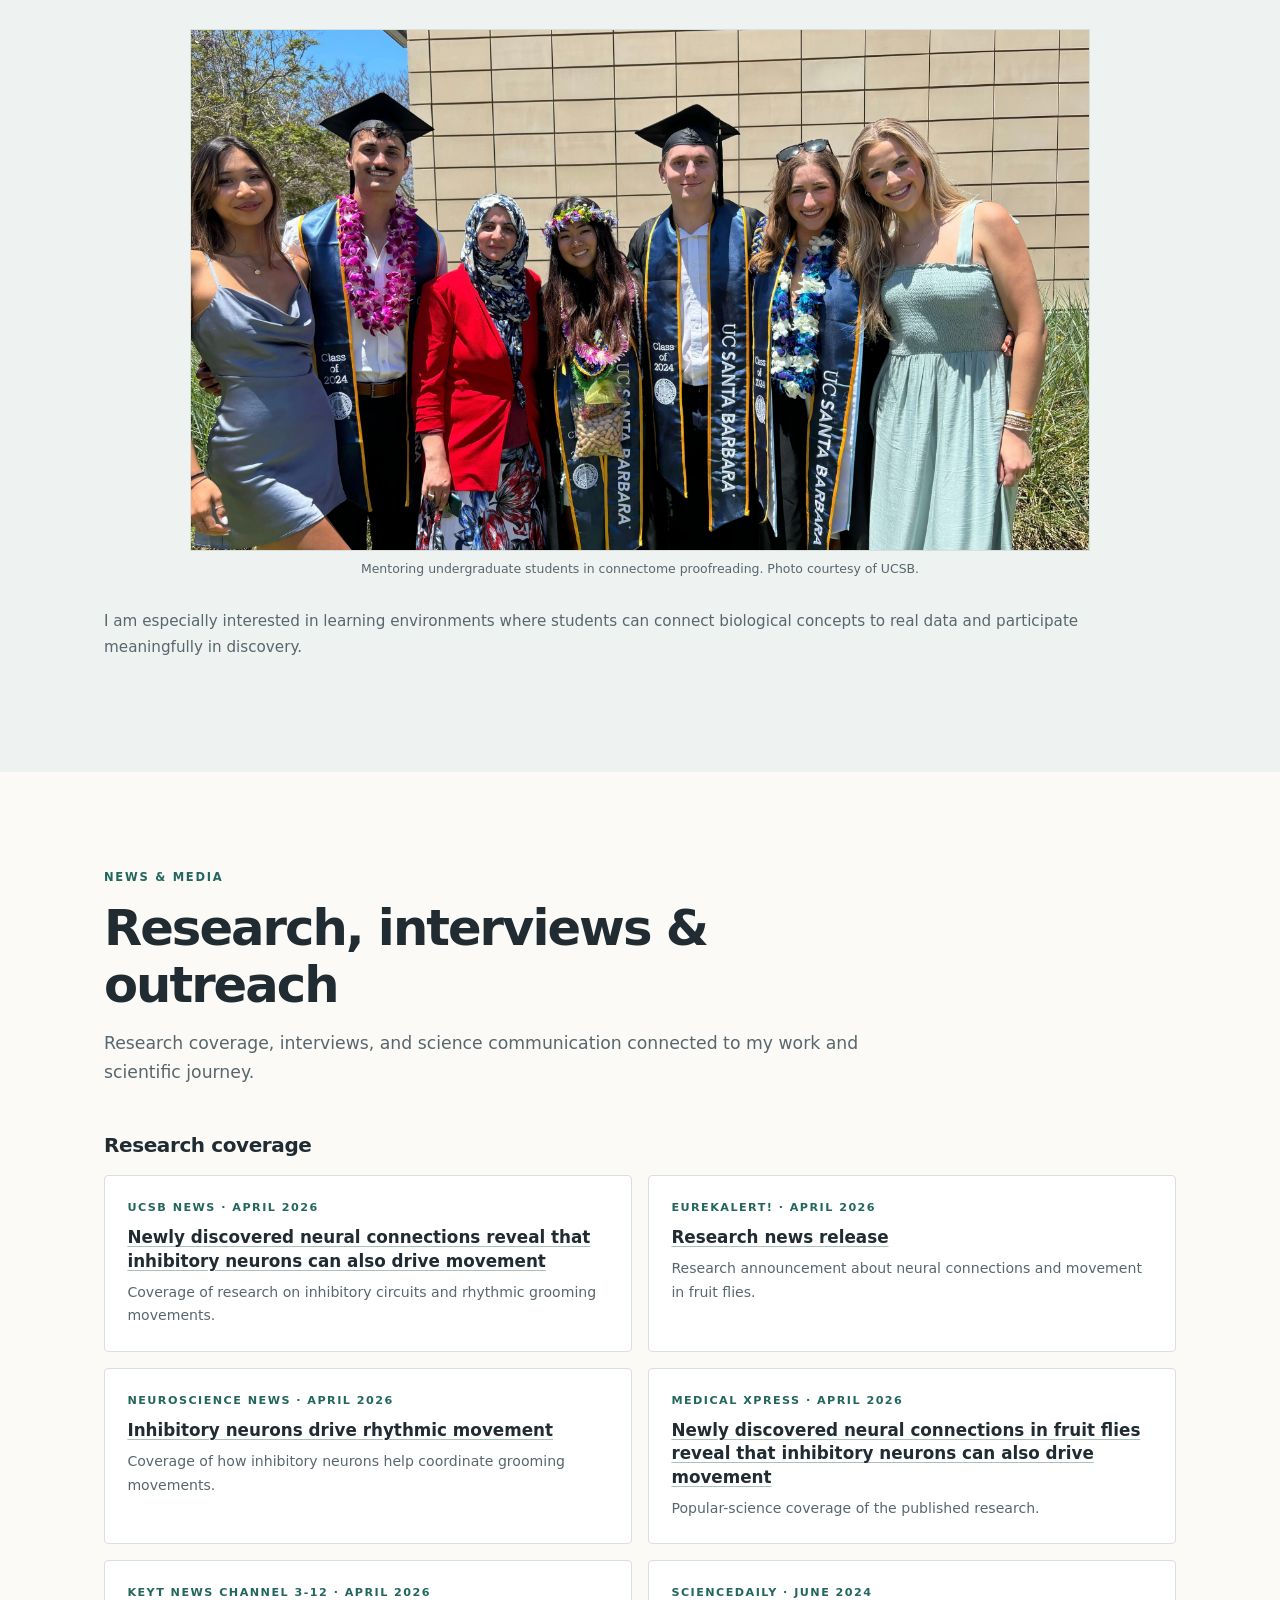
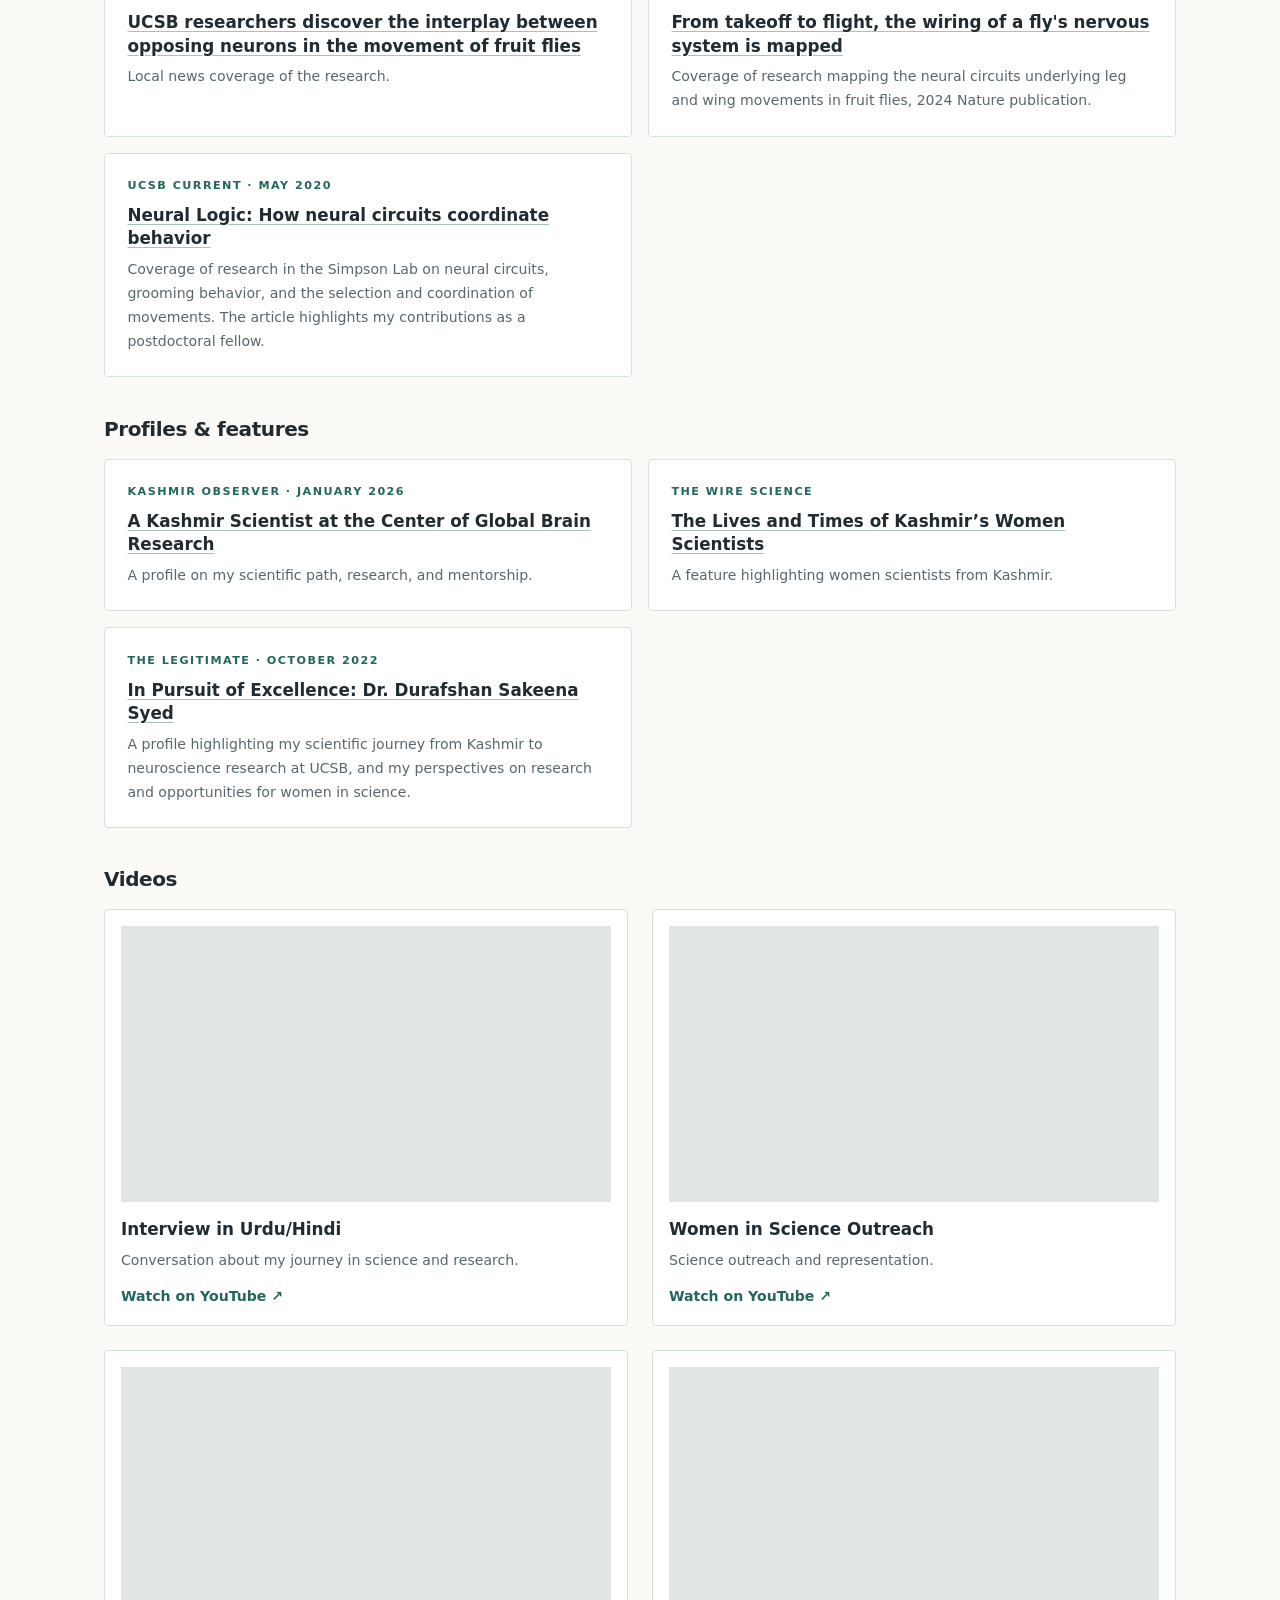
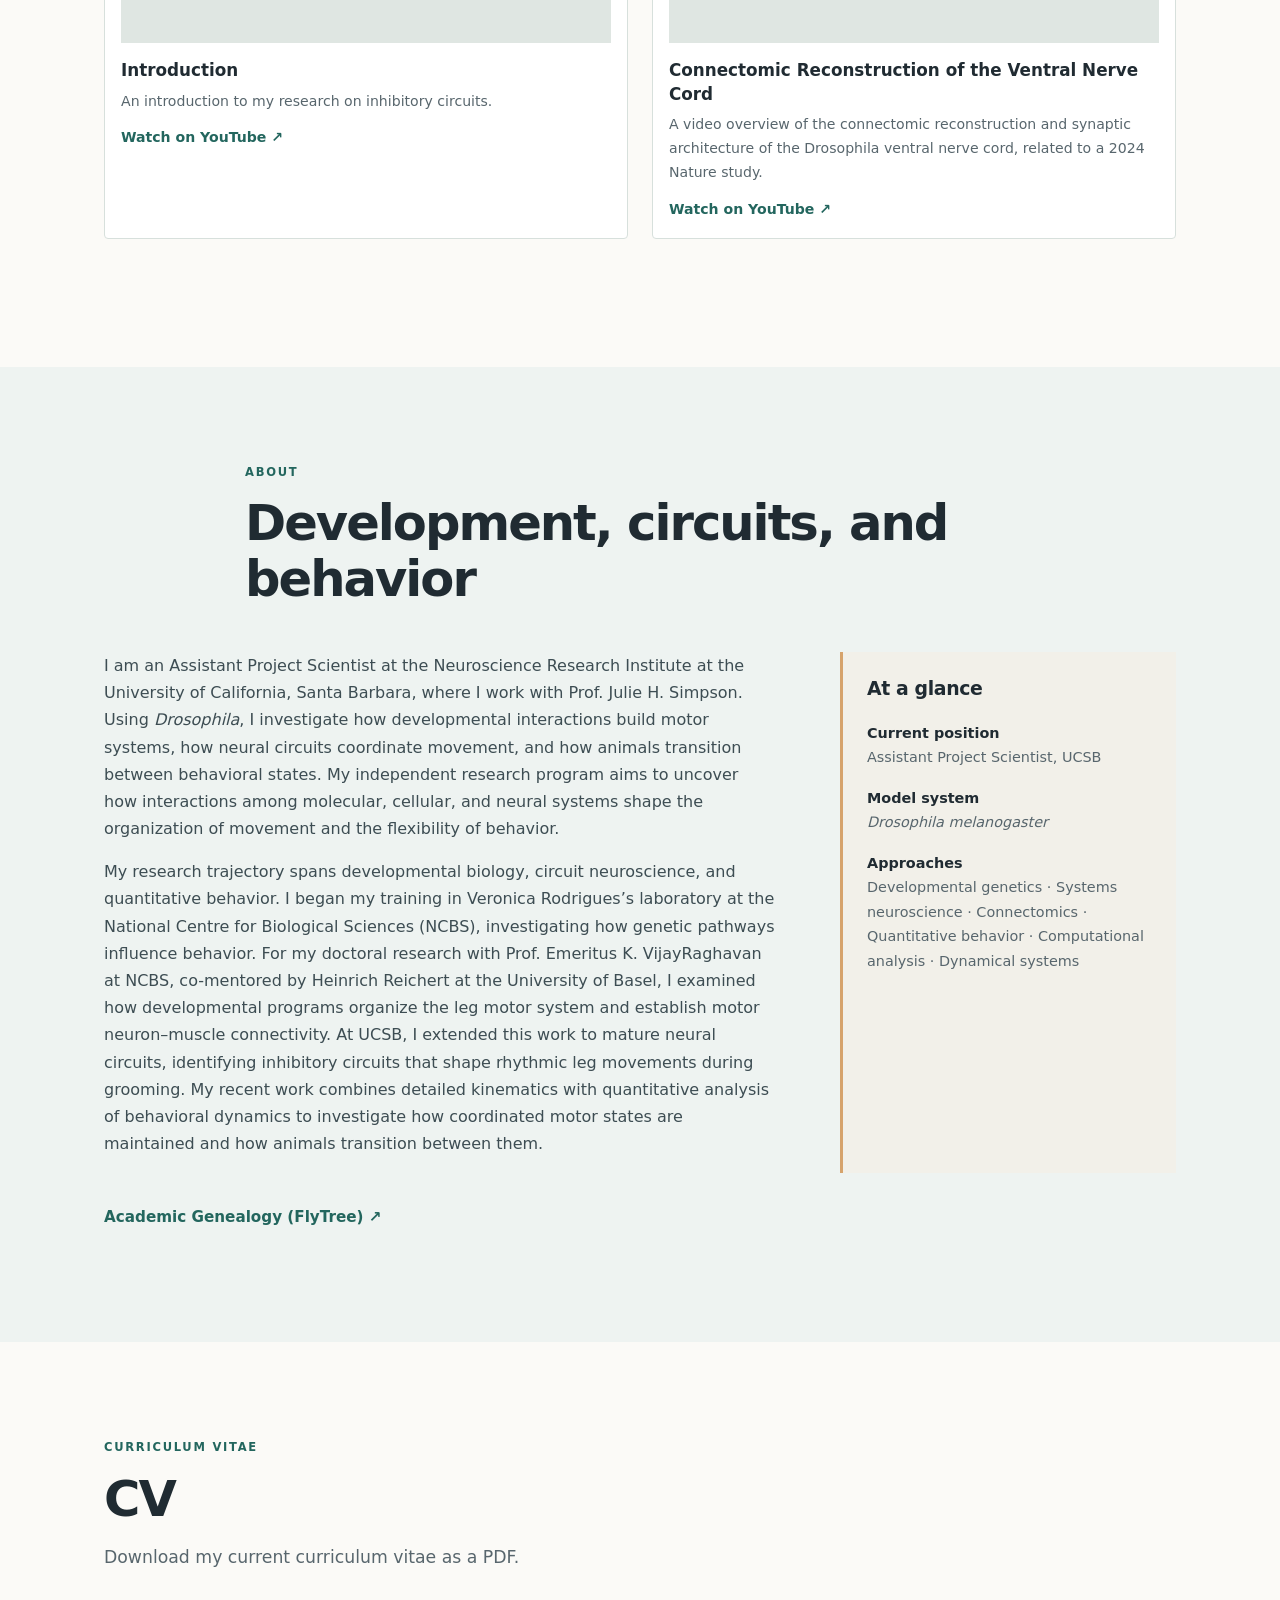
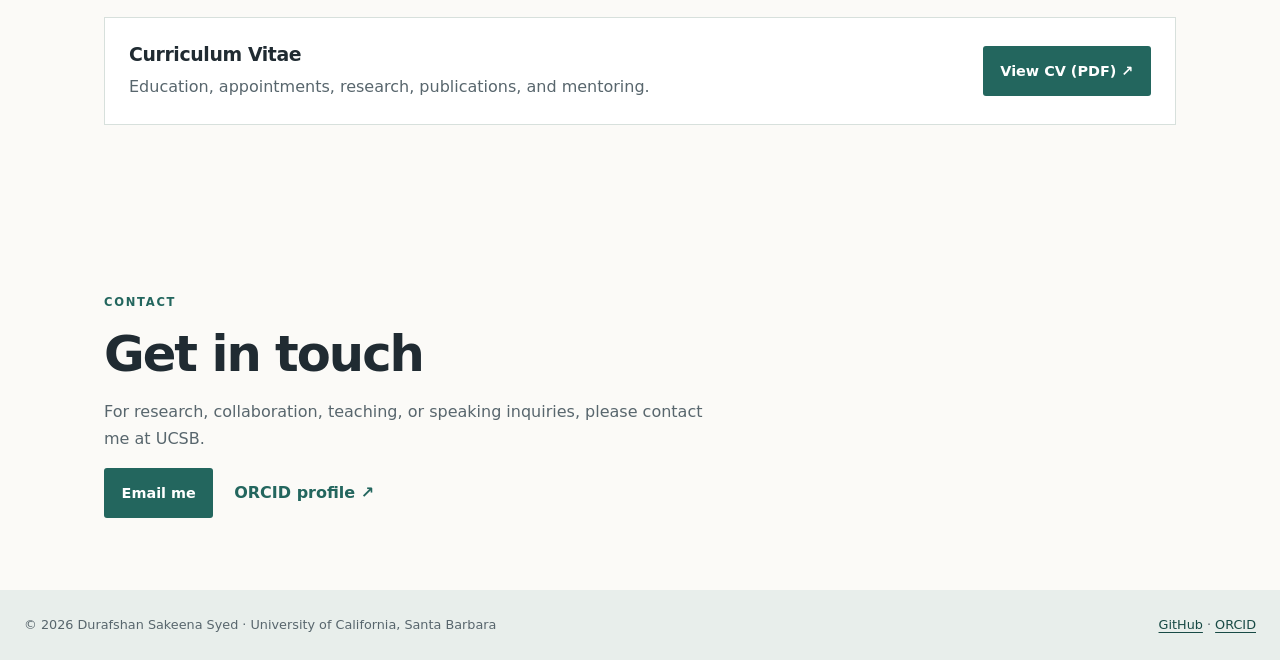
==== commit e8728311: "Update index.html" ====
--- a/index.html
+++ b/index.html
@@ -96,12 +96,14 @@
       </div>
     
       <figure class="research-figure teaching-figure">
-        <img src="assets/images/connectome-student-mentoring.jpg"
-             alt="Durafshan Sakeena Syed in a red jacket with undergraduate students who participated in proofreading fruit fly connectome data">
-        <figcaption>
-          Mentoring undergraduate students in connectome proofreading.
-          Photo courtesy of UCSB.
-        </figcaption>
+        <div class="teaching-photo">
+          <img src="assets/images/connectome-student-mentoring.jpg"
+               alt="Durafshan Sakeena Syed in a red jacket with undergraduate students who participated in proofreading fruit fly connectome data">
+          <figcaption>
+            Mentoring undergraduate students in connectome proofreading.
+            Photo courtesy of UCSB.
+          </figcaption>
+        </div>
       </figure>
     
       <p class="note-line">I am especially interested in learning environments where students can connect biological concepts to real data and participate meaningfully in discovery.</p>
--- a/assets/style.css
+++ b/assets/style.css
@@ -122,6 +122,21 @@
 .research-card:nth-child(3) .research-figure img { height: 250px; }
 .research-card:nth-child(4) .research-figure img { height: 210px; }
 .research-figure figcaption { margin-top: .55rem; font-size: .78rem; line-height: 1.4; color: var(--muted); }
+.teaching-figure {
+  max-width: 900px;
+  margin: 2rem auto 0;
+}
+
+.teaching-figure img {
+  width: auto;
+  max-width: 100%;
+  height: auto;
+  margin: 0 auto;
+}
+
+.teaching-figure figcaption {
+  text-align: center;
+}
 .portrait { width: 150px; height: 150px; object-fit: cover; border-radius: 50%; display: block; margin-bottom: 1.3rem; border: 4px solid white; box-shadow: 0 4px 20px rgba(0,0,0,.08); }
 .cv-placeholder { display: flex; align-items: center; justify-content: space-between; gap: 1rem; padding: 1.25rem 1.4rem; border: 1px solid var(--line); background: var(--paper); }
 .cv-placeholder span { color: var(--muted); }
@@ -133,7 +148,7 @@
 
 /* Media, video embeds, and downloadable CV */
 .subsection-title { margin: 2.4rem 0 1rem; font-size: 1.25rem; }
-.video-grid { display: grid; grid-template-columns: repeat(3, minmax(0, 1fr)); gap: 1rem; margin-bottom: 2rem; }
+.video-grid { display: grid; grid-template-columns: repeat(2, minmax(0, 1fr)); gap: 1.5rem; margin-bottom: 2rem; }
 .video-card { min-width: 0; padding: 1rem; background: white; border: 1px solid var(--line); border-radius: 4px; }
 .video-frame { position: relative; width: 100%; aspect-ratio: 16 / 9; overflow: hidden; background: #dfe6e2; margin-bottom: 1rem; }
 .video-frame iframe { position: absolute; inset: 0; width: 100%; height: 100%; border: 0; }
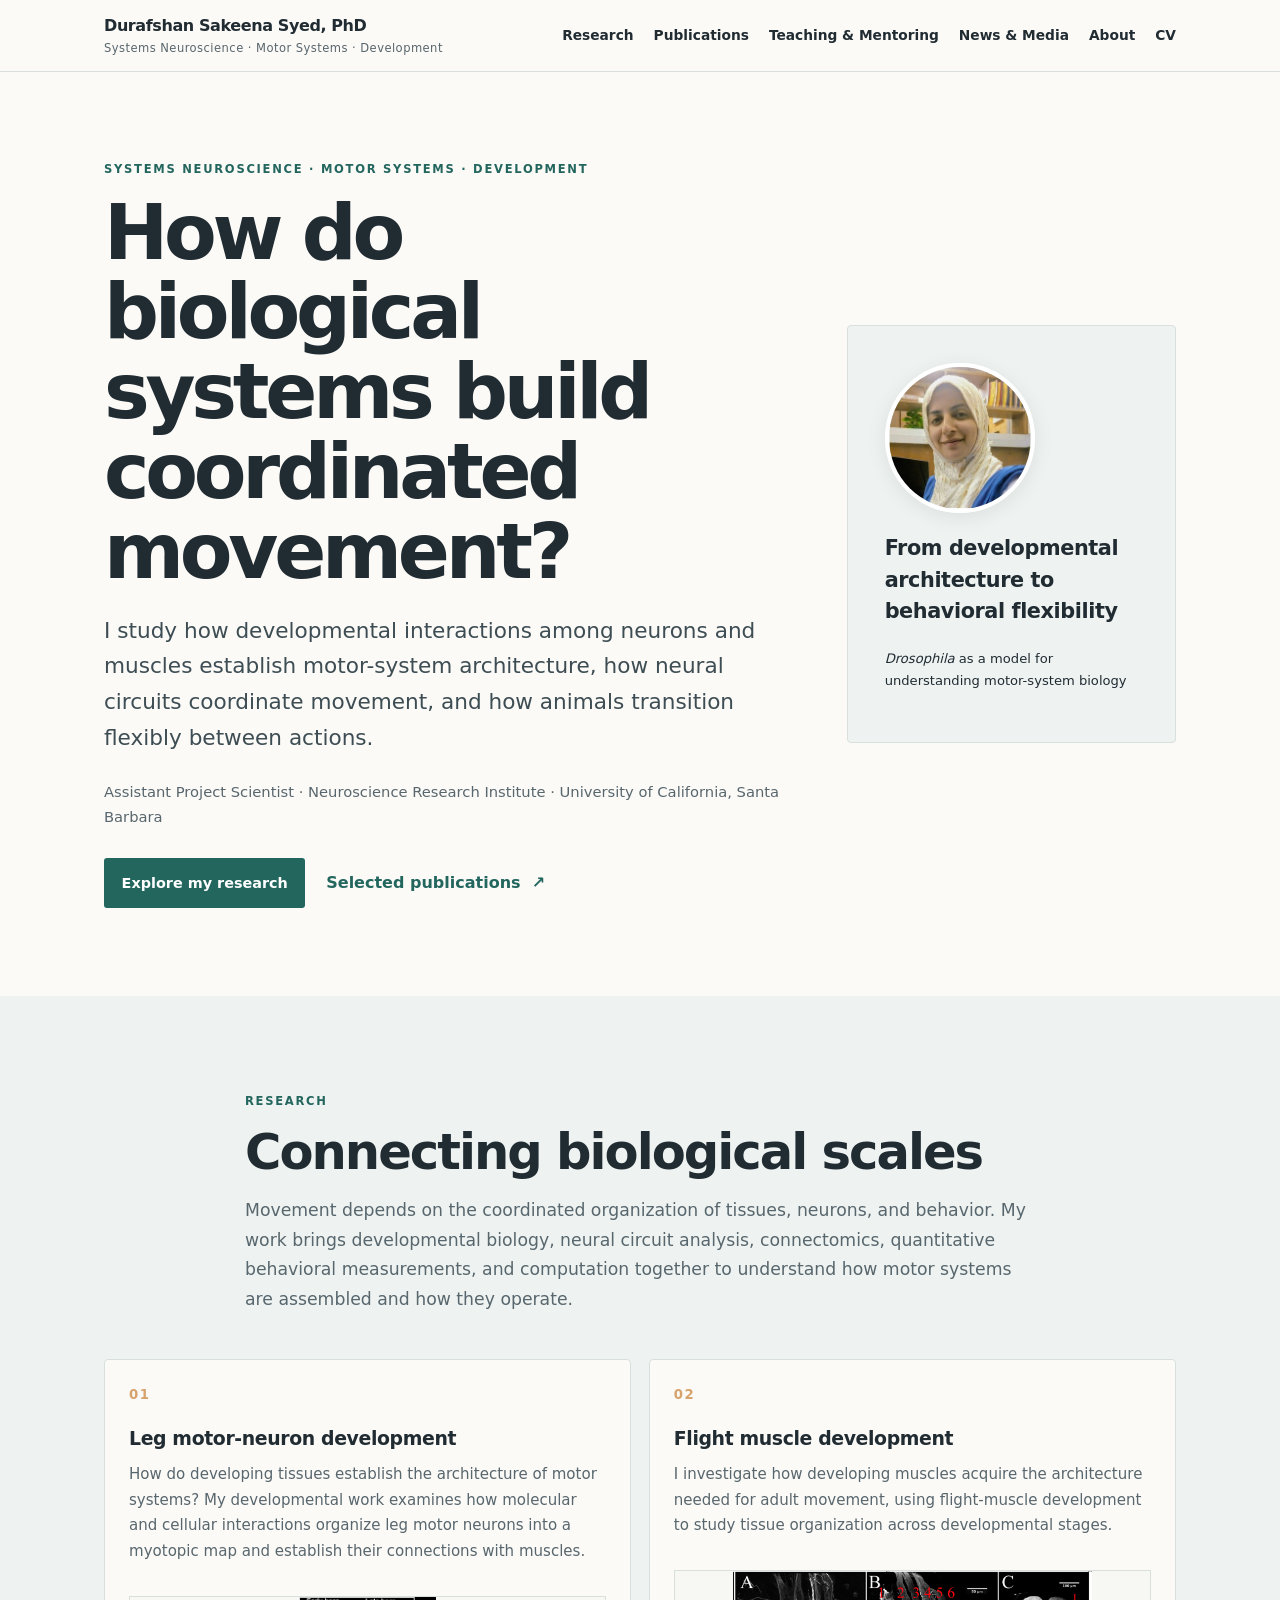
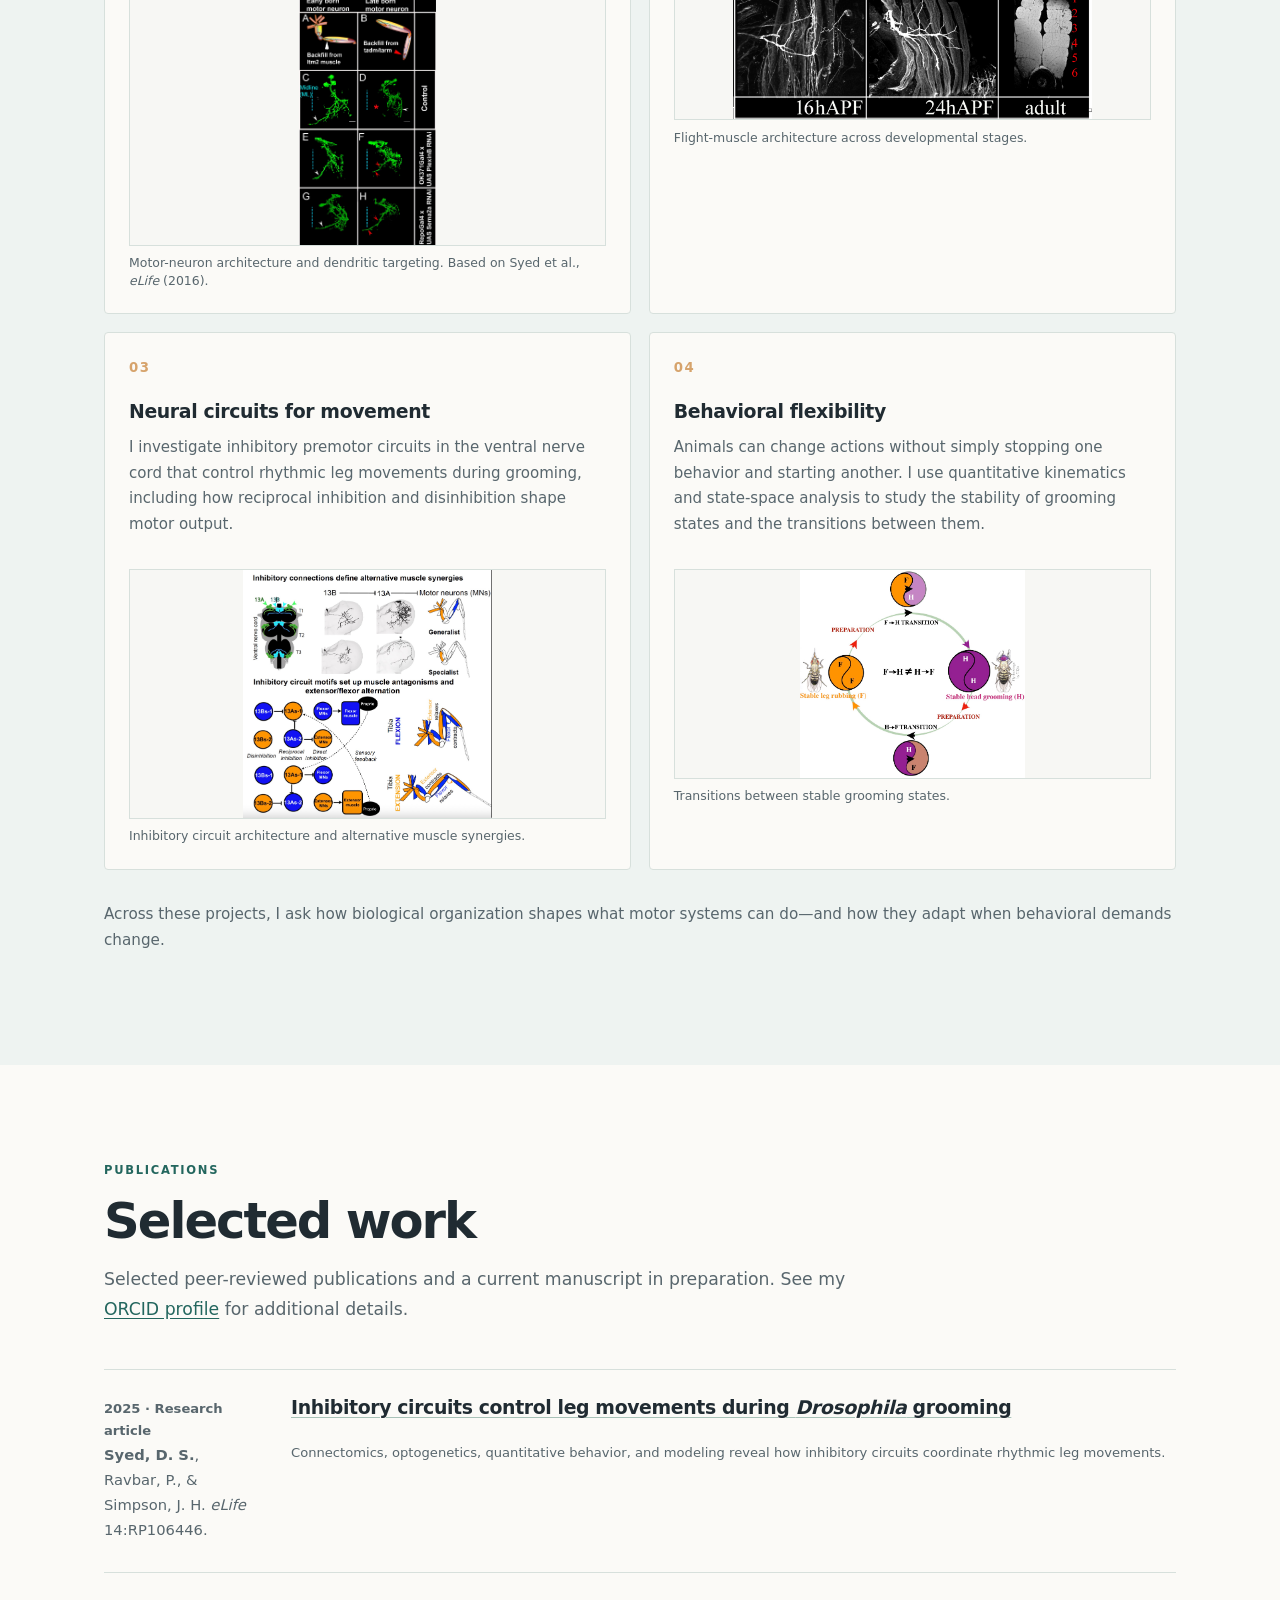
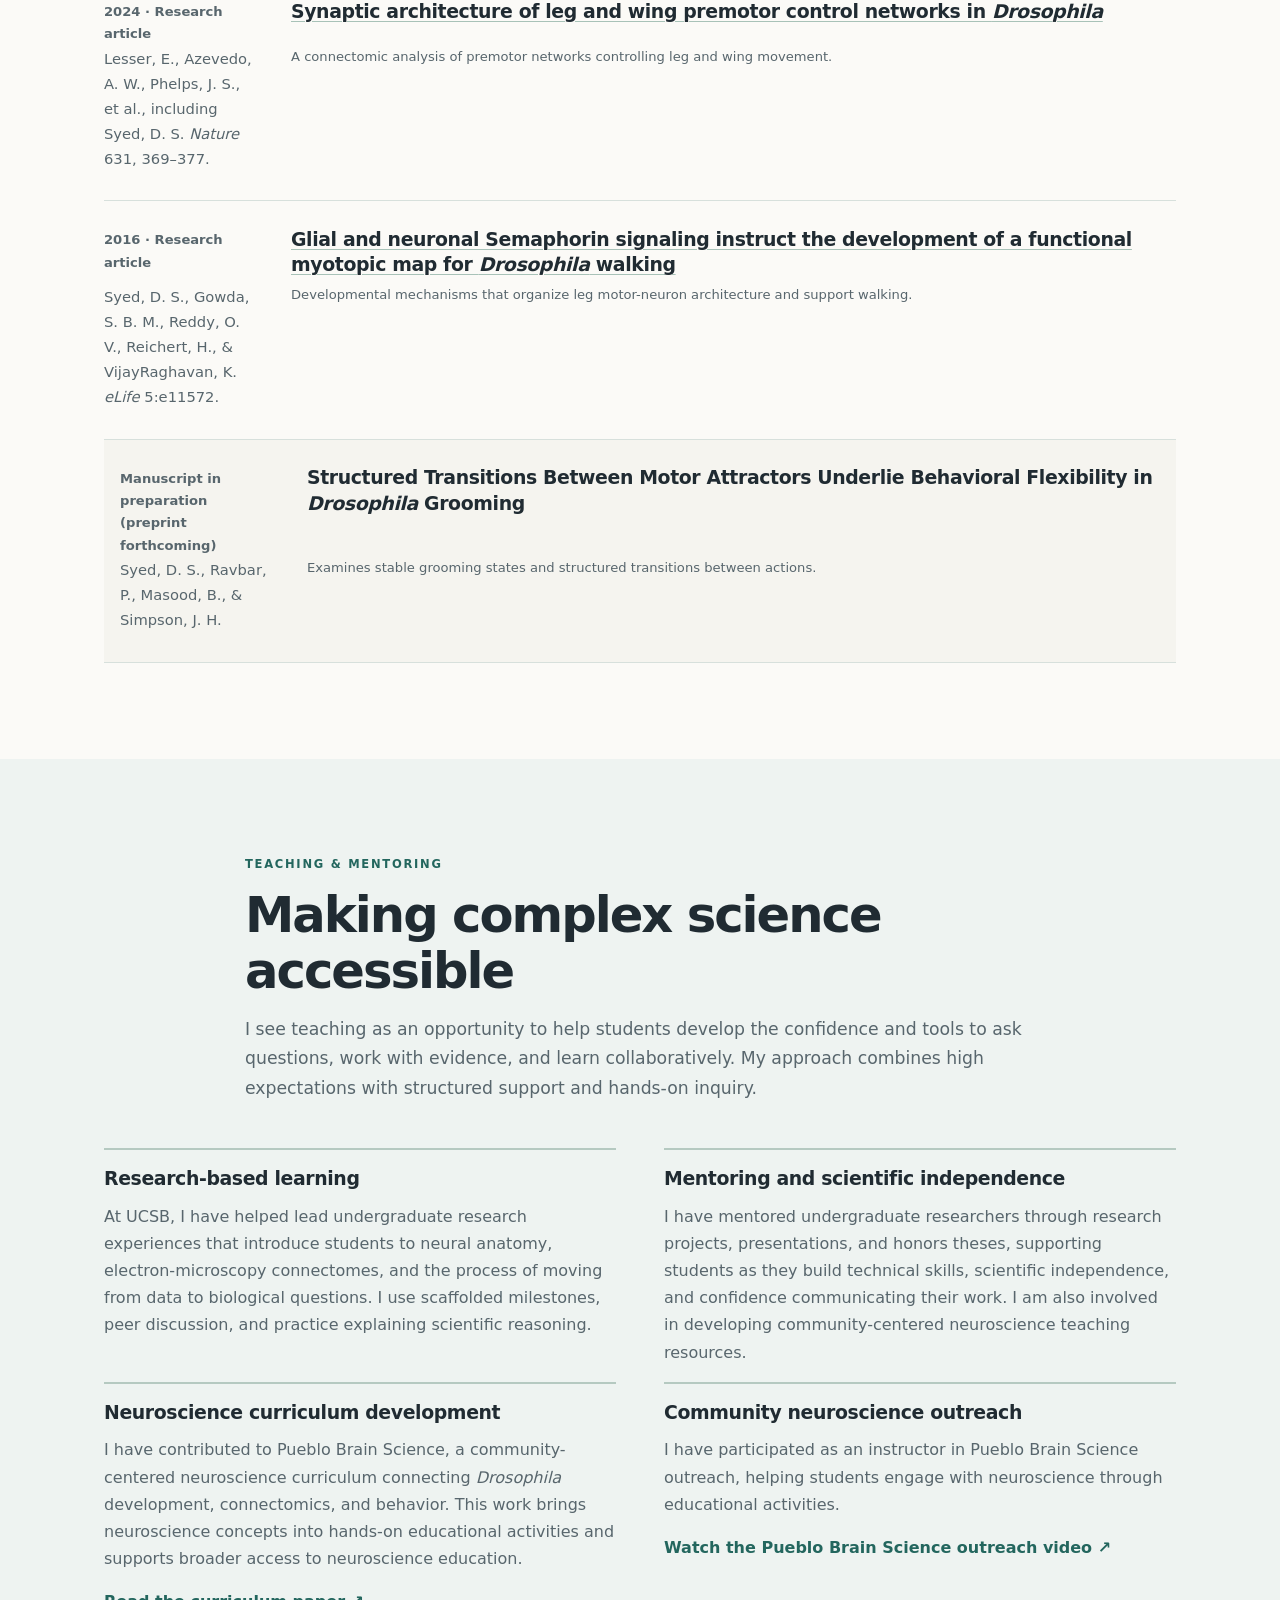
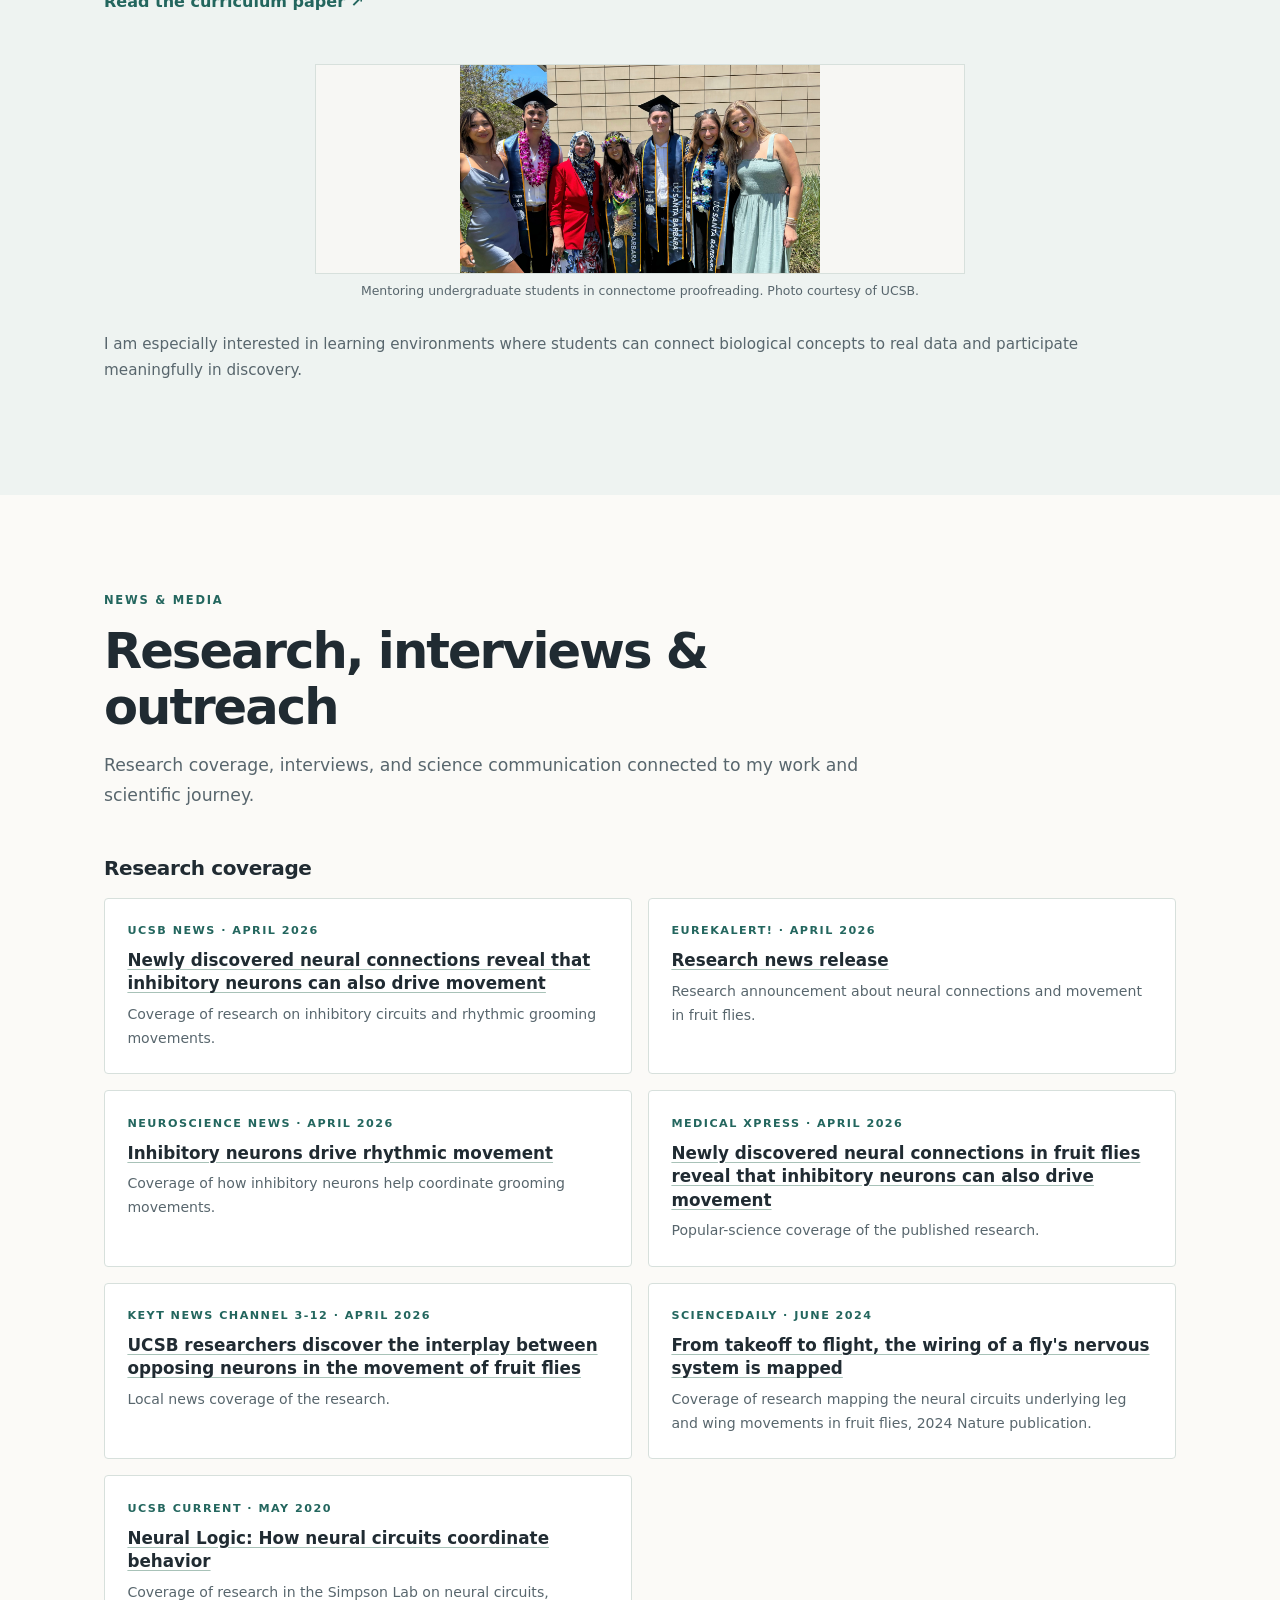
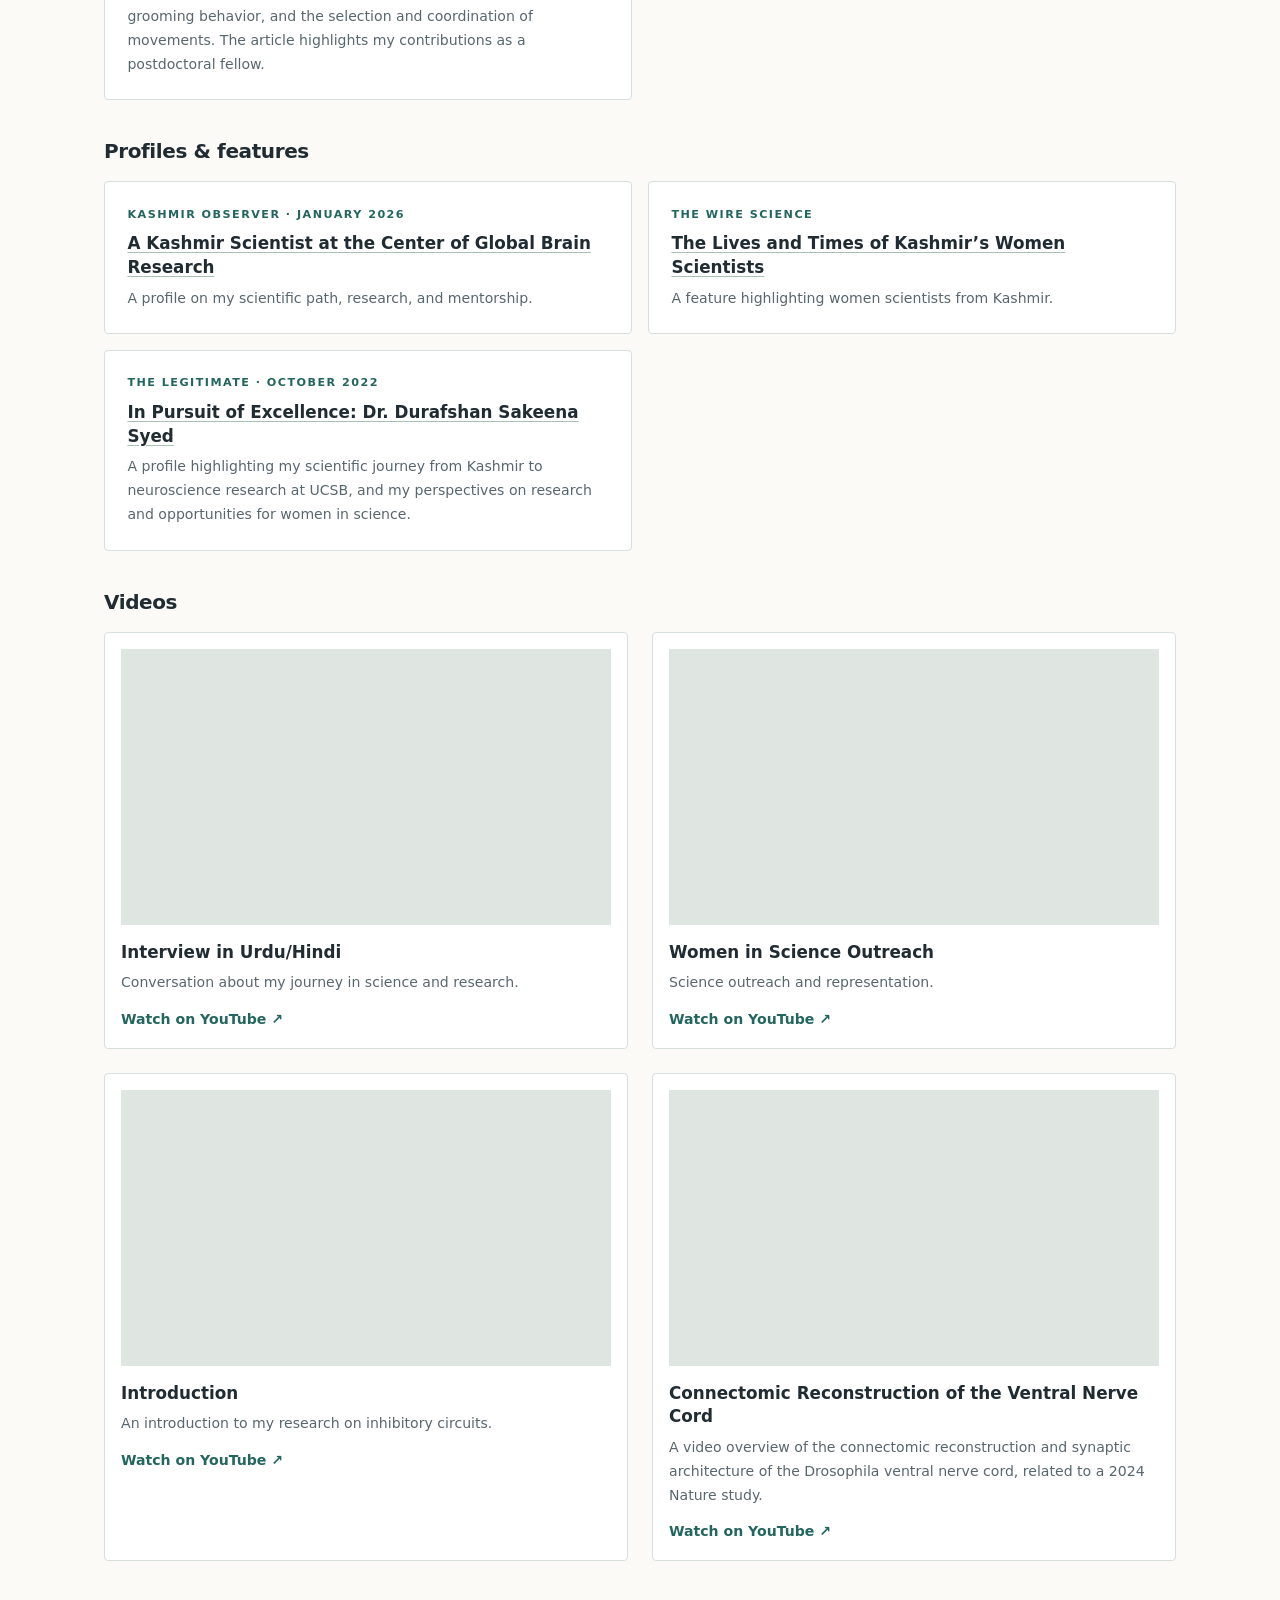
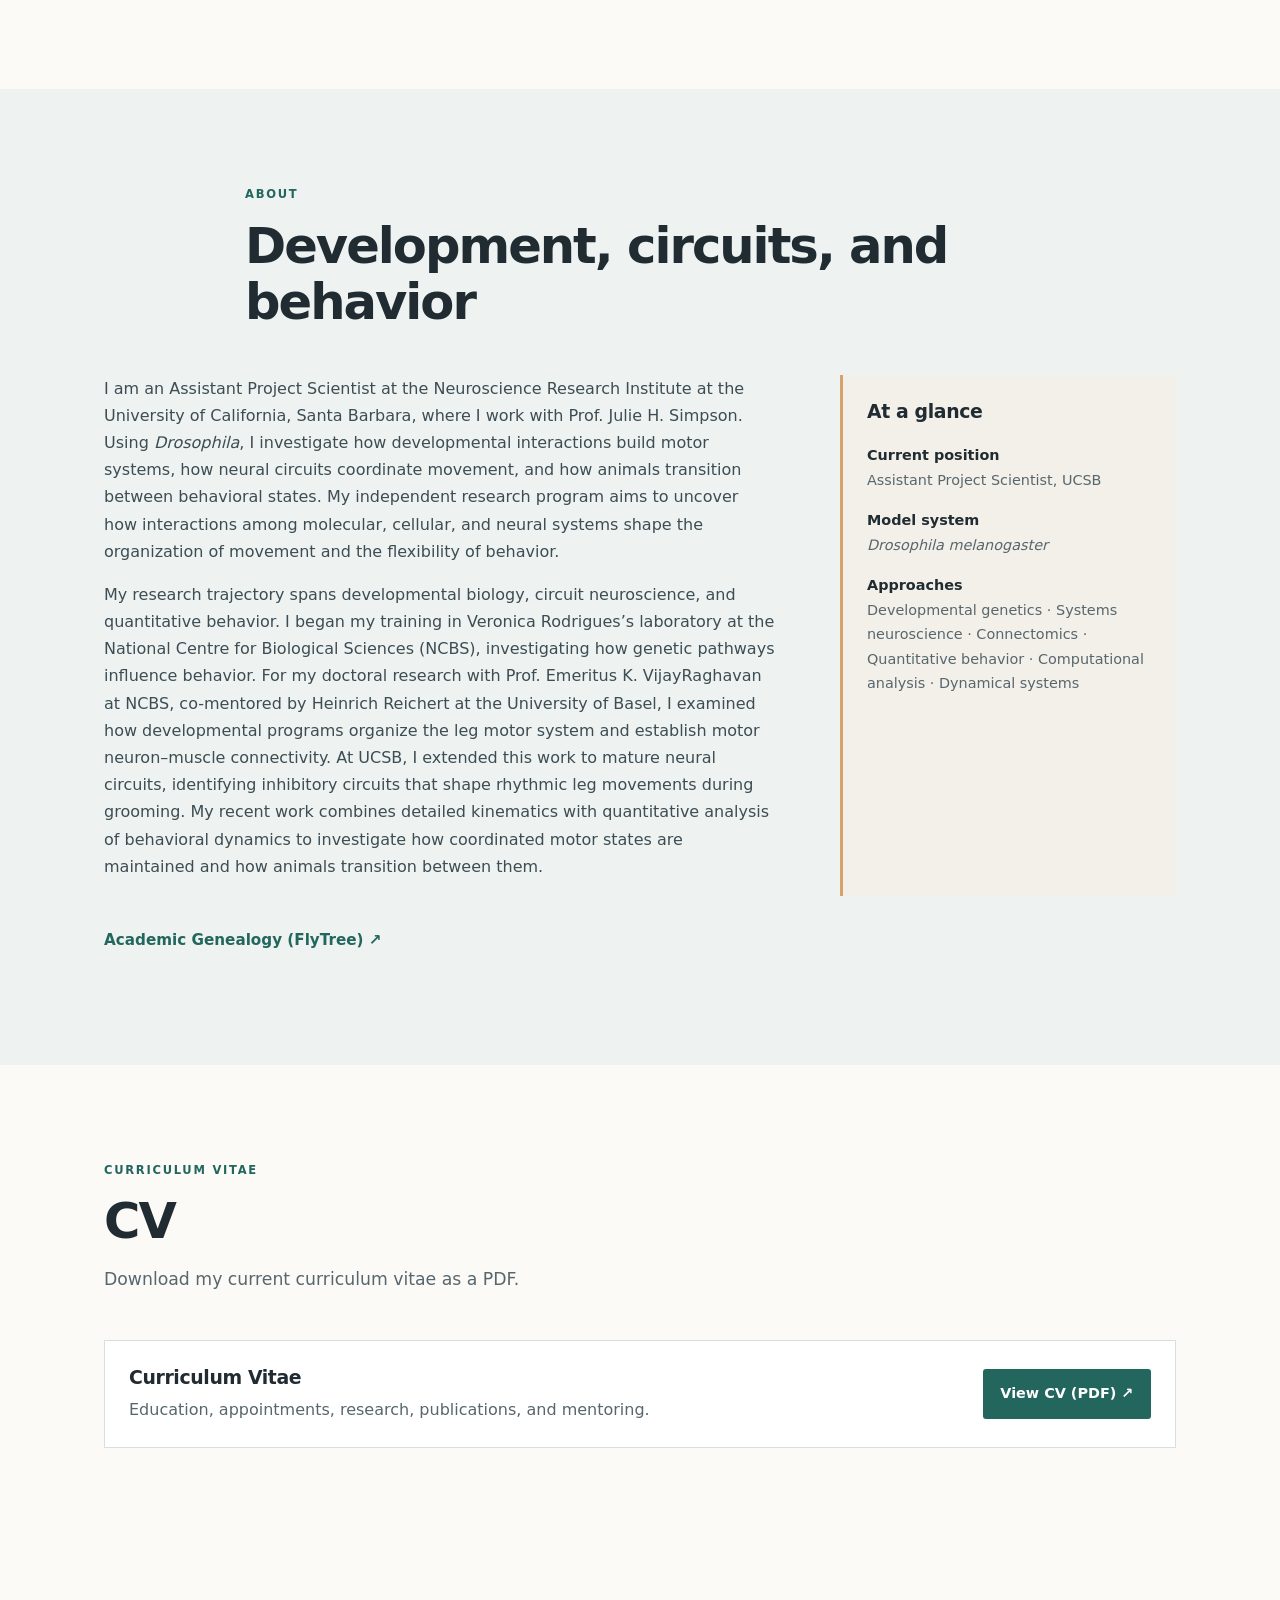
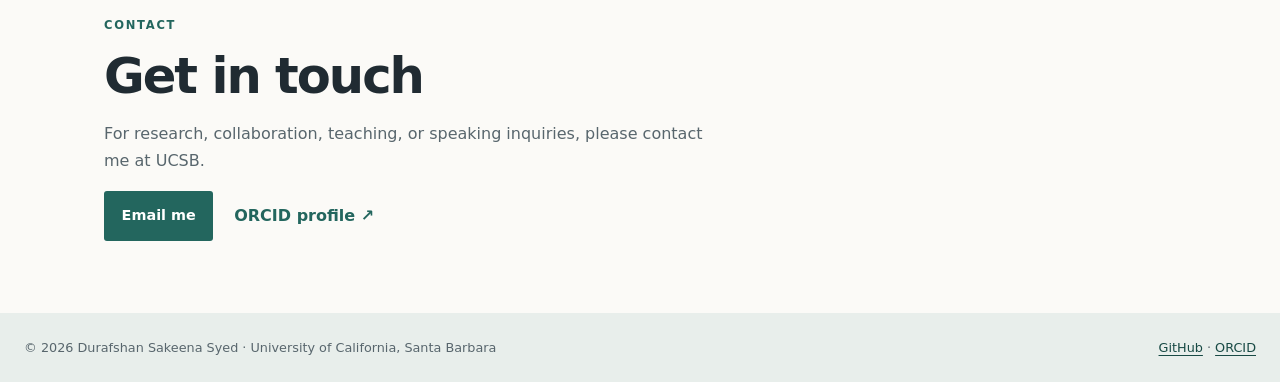
==== commit 2f7a86b1: "Update index.html" ====
--- a/index.html
+++ b/index.html
@@ -50,10 +50,10 @@
     <section class="section" id="publications">
       <div class="section-heading"><p class="eyebrow">Publications</p><h2>Selected work</h2><p class="section-intro">Selected peer-reviewed publications and a current manuscript in preparation. See my <a href="https://orcid.org/0000-0002-5729-0382" target="_blank" rel="noopener noreferrer">ORCID profile</a> for additional details.</p></div>
       <div class="publication-list">
-        <article class="publication"><p class="pub-year">2026 · Research article</p><h3><a href="https://doi.org/10.7554/eLife.106446.4" target="_blank" rel="noopener noreferrer">Inhibitory circuits control leg movements during <em>Drosophila</em> grooming</a></h3><p><strong>Syed, D. S.</strong>, Ravbar, P., &amp; Simpson, J. H. <em>eLife</em> 14:RP106446.</p><p class="pub-note">Connectomics, optogenetics, quantitative behavior, and modeling reveal how inhibitory circuits coordinate rhythmic leg movements.</p></article>
+        <article class="publication"><p class="pub-year">2025 · Research article</p><h3><a href="https://doi.org/10.7554/eLife.106446.4" target="_blank" rel="noopener noreferrer">Inhibitory circuits control leg movements during <em>Drosophila</em> grooming</a></h3><p><strong>Syed, D. S.</strong>, Ravbar, P., &amp; Simpson, J. H. <em>eLife</em> 14:RP106446.</p><p class="pub-note">Connectomics, optogenetics, quantitative behavior, and modeling reveal how inhibitory circuits coordinate rhythmic leg movements.</p></article>
         <article class="publication"><p class="pub-year">2024 · Research article</p><h3><a href="https://doi.org/10.1038/s41586-024-07600-z" target="_blank" rel="noopener noreferrer">Synaptic architecture of leg and wing premotor control networks in <em>Drosophila</em></a></h3><p>Lesser, E., Azevedo, A. W., Phelps, J. S., et al., including Syed, D. S. <em>Nature</em> 631, 369–377.</p><p class="pub-note">A connectomic analysis of premotor networks controlling leg and wing movement.</p></article>
         <article class="publication"><p class="pub-year">2016 · Research article</p><h3><a href="https://doi.org/10.7554/eLife.11572" target="_blank" rel="noopener noreferrer">Glial and neuronal Semaphorin signaling instruct the development of a functional myotopic map for <em>Drosophila</em> walking</a></h3><p>Syed, D. S., Gowda, S. B. M., Reddy, O. V., Reichert, H., &amp; VijayRaghavan, K. <em>eLife</em> 5:e11572.</p><p class="pub-note">Developmental mechanisms that organize leg motor-neuron architecture and support walking.</p></article>
-        <article class="publication in-prep"><p class="pub-year">Manuscript in preparation</p><h3>Structured Transitions Between Motor Attractors Underlie Behavioral Flexibility in <em>Drosophila</em> Grooming</h3><p>Syed, D. S., Ravbar, P., Masood, B., &amp; Simpson, J. H.</p><p class="pub-note">Examines stable grooming states and structured transitions between actions.</p></article>
+        <article class="publication in-prep"><p class="pub-year">Manuscript in preparation (preprint forthcoming)</p><h3>Structured Transitions Between Motor Attractors Underlie Behavioral Flexibility in <em>Drosophila</em> Grooming</h3><p>Syed, D. S., Ravbar, P., Masood, B., &amp; Simpson, J. H.</p><p class="pub-note">Examines stable grooming states and structured transitions between actions.</p></article>
       </div>
     </section>
 
--- a/assets/style.css
+++ b/assets/style.css
@@ -122,20 +122,31 @@
 .research-card:nth-child(3) .research-figure img { height: 250px; }
 .research-card:nth-child(4) .research-figure img { height: 210px; }
 .research-figure figcaption { margin-top: .55rem; font-size: .78rem; line-height: 1.4; color: var(--muted); }
+
+/* Teaching and mentoring figure */
 .teaching-figure {
-  max-width: 900px;
+  max-width: 650px;
   margin: 2rem auto 0;
+  text-align: center;
 }
 
 .teaching-figure img {
-  width: auto;
-  max-width: 100%;
-  height: auto;
+  display: block;
+  width: 100%;
+  max-width: 650px;
+  max-height: 350px;
+  object-fit: contain;
   margin: 0 auto;
 }
 
 .teaching-figure figcaption {
+  display: block;
+  max-width: 650px;
+  margin: .55rem auto 0;
   text-align: center;
+  font-size: .78rem;
+  line-height: 1.4;
+  color: var(--muted);
 }
 .portrait { width: 150px; height: 150px; object-fit: cover; border-radius: 50%; display: block; margin-bottom: 1.3rem; border: 4px solid white; box-shadow: 0 4px 20px rgba(0,0,0,.08); }
 .cv-placeholder { display: flex; align-items: center; justify-content: space-between; gap: 1rem; padding: 1.25rem 1.4rem; border: 1px solid var(--line); background: var(--paper); }
